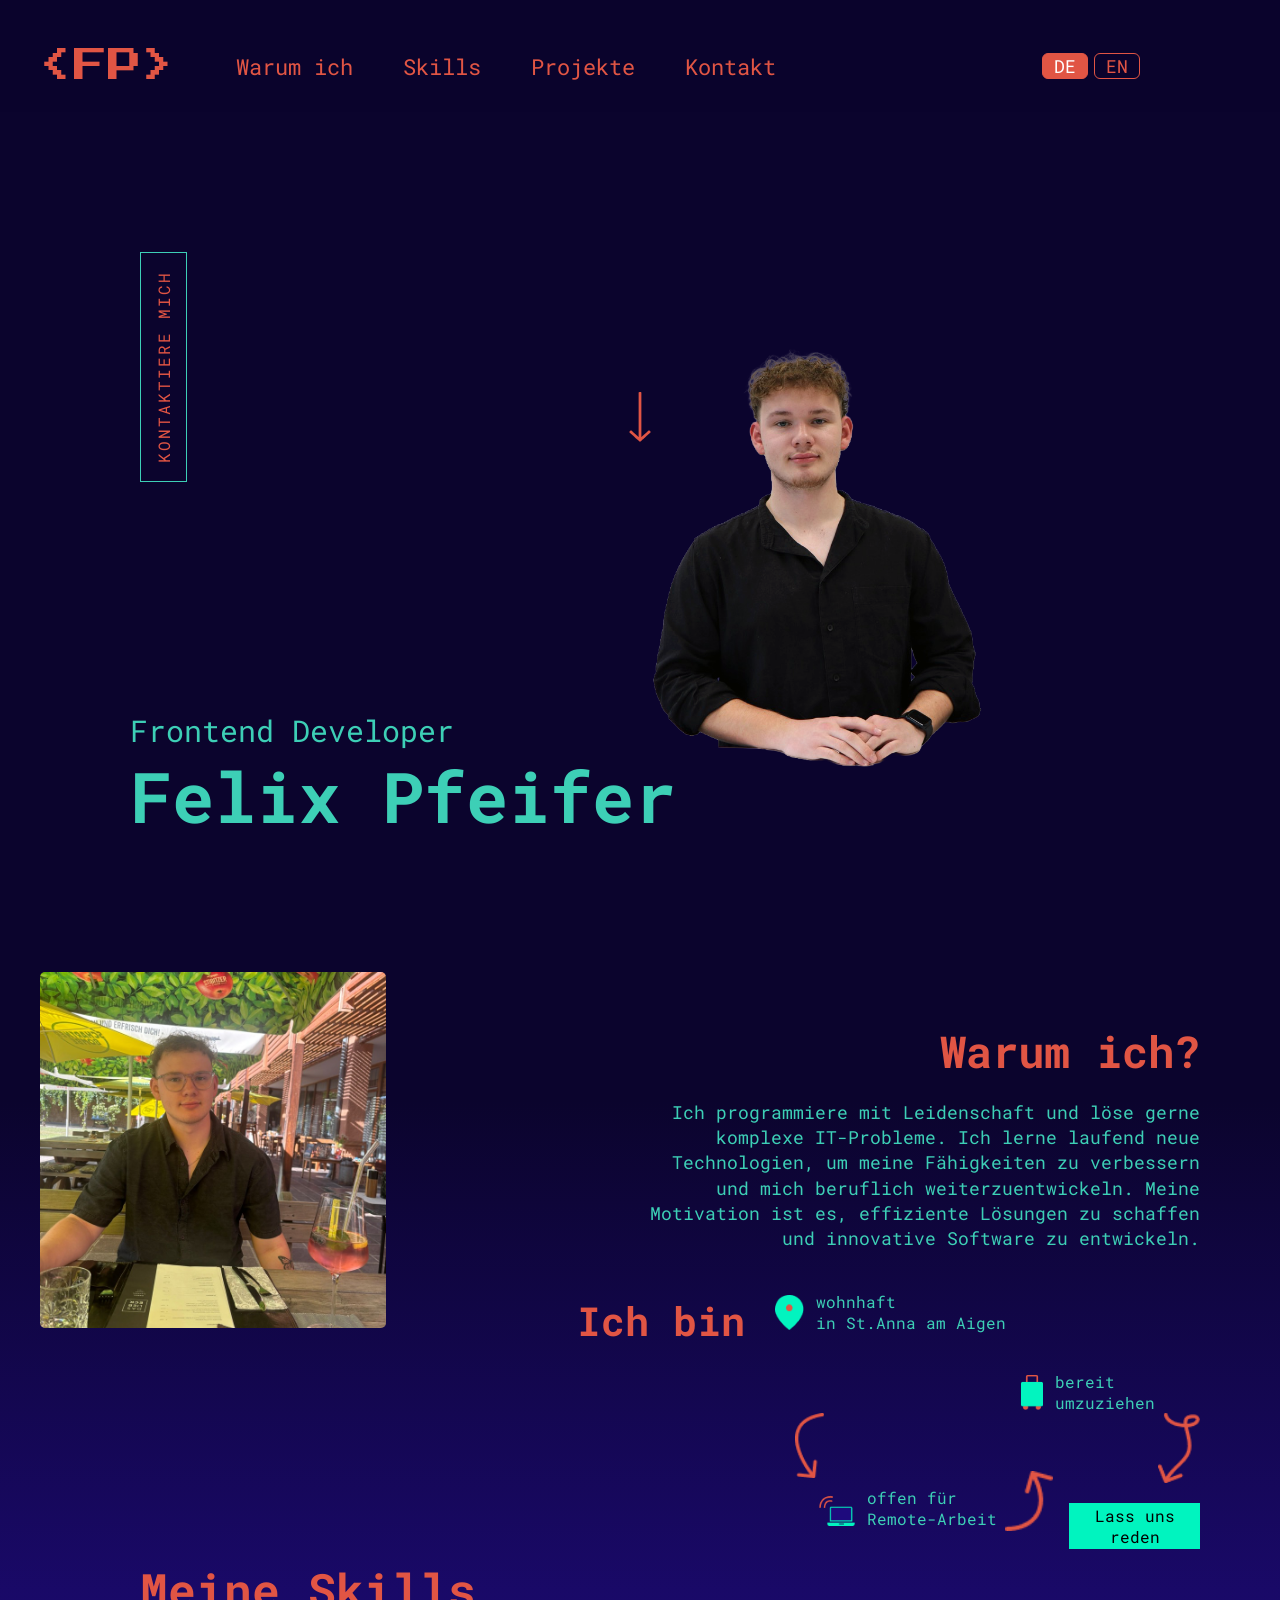
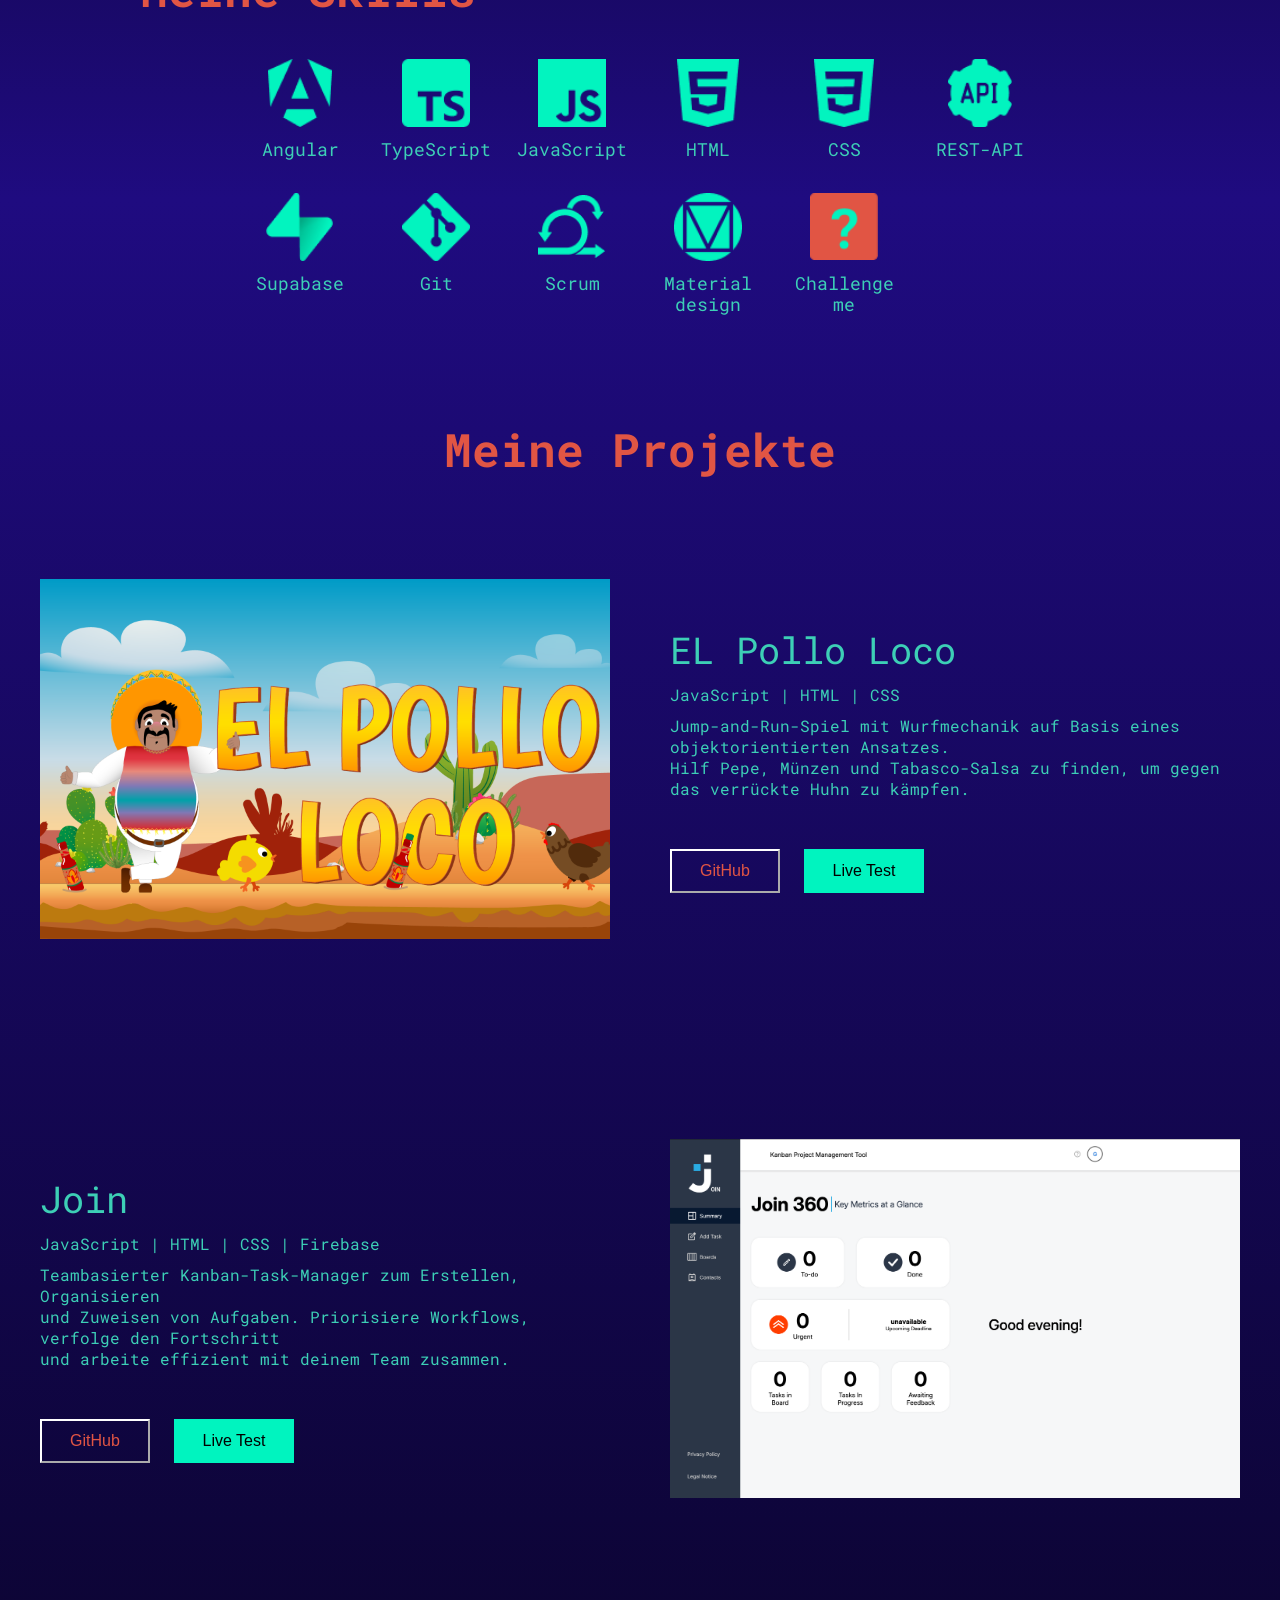
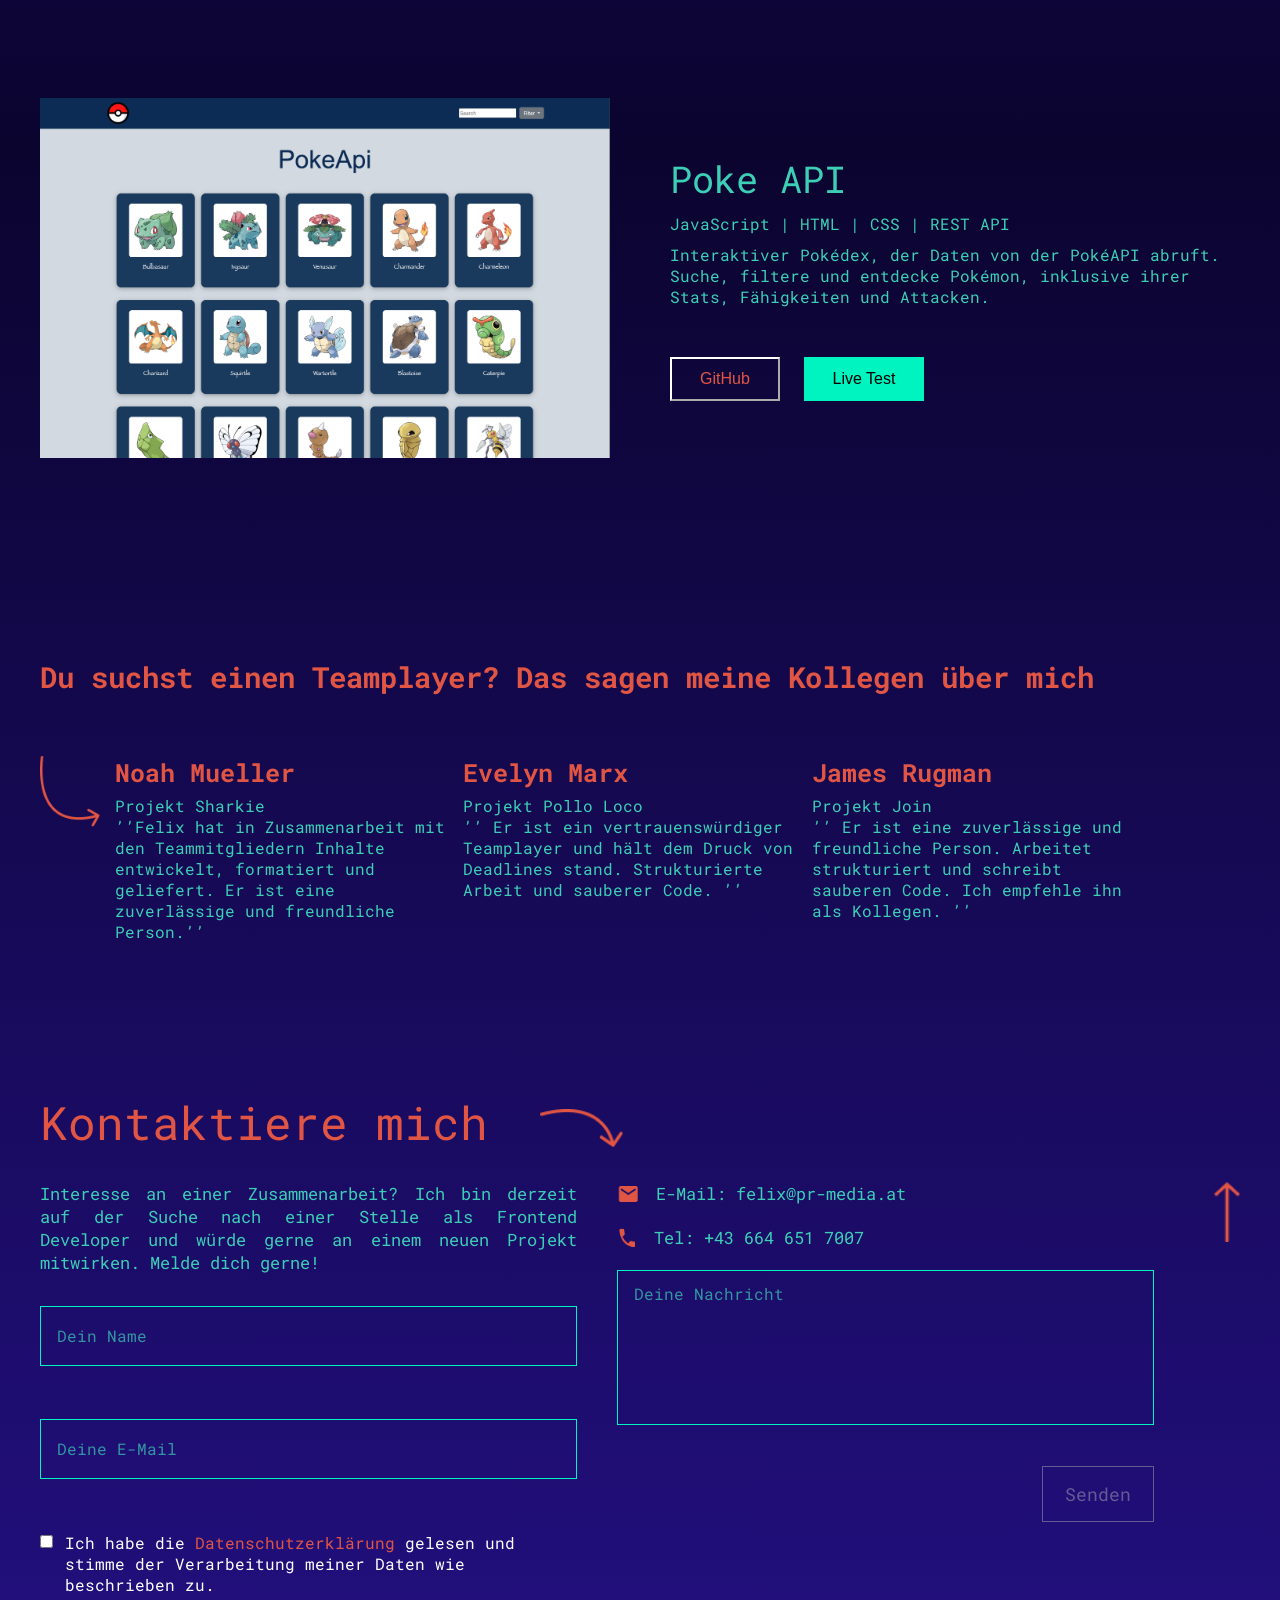
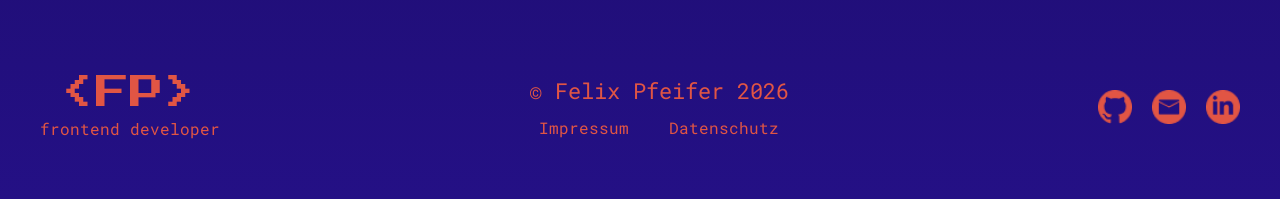
==== index.html @ 859b7c77 "Update stylesheet and script references for cache management; enhance contact form validation and st" ====
<!doctype html>
<html lang="de">

<head>
    <meta charset="UTF-8" />
    <meta name="viewport" content="width=device-width, initial-scale=1.0" />
    <title>Felix Pfeifer</title>
    <link rel="icon" type="image/x-icon" href="./images/Favicon.png" />
    <link rel="stylesheet" href="style.css?v=3" />
    <link rel="preconnect" href="https://fonts.googleapis.com" />
    <link rel="preconnect" href="https://fonts.gstatic.com" crossorigin />
    <link
        href="https://fonts.googleapis.com/css2?family=Archivo:ital,wght@0,100..900;1,100..900&family=Changa+One:ital@0;1&family=Inter:ital,opsz,wght@0,14..32,100..900;1,14..32,100..900&family=Open+Sans:ital,wght@0,300..800;1,300..800&family=Press+Start+2P&family=Raleway:ital,wght@0,100..900;1,100..900&family=Roboto+Mono:ital,wght@0,100..700;1,100..700&display=swap"
        rel="stylesheet" />
    <link href="https://fonts.googleapis.com/css2?family=Silkscreen&display=swap" rel="stylesheet" />
</head>

<body>
    <div class="page-container">
    <header>
        <a class="logo" href="./index.html" aria-label="Zur Startseite">
            <span class="logo-bracket">&lt;</span>FP<span class="logo-bracket">&gt;</span>
        </a>
        <nav class="nav-links">
            <a class="link" href="#why-me" data-i18n="nav.whyme">Warum ich</a>
            <a class="link" href="#skills" data-i18n="nav.skills">Skills</a>
            <a class="link" href="#projects" data-i18n="nav.projects">Projekte</a>
            <a class="link" href="#contact" data-i18n="nav.contact">Kontakt</a>
        </nav>
        <div class="lang-btn" id="langToggle">
            <button type="button" class="lang-opt lang-active" data-lang="de" onclick="window.setLang('de')">DE</button>
            <button type="button" class="lang-opt" data-lang="en" onclick="window.setLang('en')">EN</button>
        </div>
        <button class="burger_btn" id="burgerBtn" aria-label="Menü öffnen">
            <span></span>
            <span></span>
            <span></span>
        </button>
    </header>

    <div class="mobile_menu" id="mobileMenu">
        <button class="mobile_menu_close" id="mobileMenuClose" aria-label="Menü schließen">&times;</button>
        <nav class="mobile_nav_links">
            <a class="mobile_link" href="#why-me" data-i18n="nav.whyme">Warum ich</a>
            <a class="mobile_link" href="#skills" data-i18n="nav.skills">Skills</a>
            <a class="mobile_link" href="#projects" data-i18n="nav.projects">Projekte</a>
            <a class="mobile_link" href="#contact" data-i18n="nav.contact">Kontakt</a>
            <div class="lang-btn mobile_lang">
                <button type="button" class="lang-opt lang-active" data-lang="de" onclick="window.setLang('de')">DE</button>
                <button type="button" class="lang-opt" data-lang="en" onclick="window.setLang('en')">EN</button>
            </div>
        </nav>
    </div>

    <div class="me">
        <a class="contact_me_tab" href="#contact" data-i18n="hero.contactTab">Contact me</a>
        <a class="scroll_arrow" href="#why-me"><img src="./images/Arrow down.png" alt="Scroll down" /></a>
        <div class="me_text_group">
            <span class="me_txt">Frontend Developer</span>
            <h1>Felix Pfeifer</h1>
        </div>
        <img class="felix_png" src="./images/Felix1.png" alt="" />
    </div>

    <div class="why_me" id="why-me">
        <img class="felix_png_about_me" src="./images/Felix_2.jpeg" alt="" />
        <div class="why_me_content">
            <span class="why_me_headlin" data-i18n="whyme.headline">Why me?</span>
            <span class="why_me_txt" data-i18n="whyme.text">I am passionate about coding and enjoy solving complex IT problems. I continuously learn new technologies to improve my skills and grow professionally. My motivation comes from creating efficient solutions and developing innovative software.</span>
            <div class="i_am_section">
                <span class="i_am" data-i18n="whyme.iam">I am</span>
                <div class="i_am_items">
                    <span class="i_am_location">
                        <img src="./images/Vector.png" alt="" />
                        <span data-i18n-html="whyme.location">located <br />
                            in St.Anna am Aigen</span>
                    </span>
                    <span class="i_am_relocate">
                        <img src="./images/relocate.png" alt="" />
                        <span data-i18n-html="whyme.relocate">open <br />
                            to relocate</span>
                    </span>
                    <span class="i_am_arrow_down"><img src="./images/Arrow 5.png" alt="" /></span>
                    <span class="i_am_arrow_up"><img src="./images/Arrow 01.png" alt="" /></span>
                    <span class="i_am_remote">
                        <img src="./images/Icon Remote.png" alt="" />
                        <span data-i18n-html="whyme.remote">open to <br />
                            work remote</span>
                    </span>
                    <span class="i_am_arrow_end"><img src="./images/Arrow 4.png" alt="" /></span>
                </div>
            </div>
            <a href="#contact"><button class="let_us_talk_btn" data-i18n="whyme.talkBtn">Let's Talk</button></a>
        </div>
    </div>

    <section class="skills-section" id="skills">
        <h2 class="headline_skills" data-i18n="skills.headline">My Skills</h2>
        <div class="skills-grid">
            <div class="skill-item">
                <img src="./images/Angular_noName.png" alt="Angular" />
                <span class="skill-label">Angular</span>
            </div>
            <div class="skill-item">
                <img src="./images/Typescript_noName.png" alt="TypeScript" />
                <span class="skill-label">TypeScript</span>
            </div>
            <div class="skill-item">
                <img src="./images/JS_noName.png" alt="JavaScript" />
                <span class="skill-label">JavaScript</span>
            </div>
            <div class="skill-item">
                <img src="./images/Html_noName.png" alt="HTML" />
                <span class="skill-label">HTML</span>
            </div>
            <div class="skill-item">
                <img src="./images/Css_noName.png" alt="CSS" />
                <span class="skill-label">CSS</span>
            </div>
            <div class="skill-item">
                <img src="./images/Api_noname.png" alt="REST-API" />
                <span class="skill-label">REST-API</span>
            </div>

            <div class="skill-item">
                <img src="./images/Supabase_noName.png" alt="Supabase" />
                <span class="skill-label">Supabase</span>
            </div>
            <div class="skill-item">
                <img src="./images/Git_noName.png" alt="Git" />
                <span class="skill-label">Git</span>
            </div>
            <div class="skill-item">
                <img src="./images/Scrum_noName.png" alt="Scrum" />
                <span class="skill-label">Scrum</span>
            </div>
            <div class="skill-item">
                <img src="./images/Material_noName.png" alt="Material Design" />
                <span class="skill-label">Material design</span>
            </div>
            <div class="skill-item">
                <img src="./images/Chalangeme_noName.png" alt="Challenge me" />
                <span class="skill-label">Challenge me</span>
            </div>
        </div>
    </section>

    <section class="portfolio-section" id="projects">
        <h2 class="headline_myProjects" data-i18n="projects.headline">My Projects</h2>
        <div class="Pollo_Loco">
            <img class="Pollo_Loco_img" src="images/startscreen_1.png" alt="" />
            <div>
                <p class="headline_elPolloLoco">EL Pollo Loco</p>
                <p class="Project_Languages">JavaScript | HTML | CSS</p>
                <p class="Project_Description" data-i18n-html="projects.pollo.desc">Jump, run and throw game based on object-oriented approach.<br>
                    Help Pepe to find coins and tabasco salsa to fight against <br> the crazy hen.</p>
                <div class="project_buttons">
                    <a href="https://github.com/PfeiferFelix/El-Pollo-Loco" target="_blank"><Button class="Github_Button">GitHub</Button></a>
                    <a href="https://pollo-loco.felixpfeifer.at" target="_blank"><Button class="LiveTest_Button">Live Test</Button></a>
                </div>
            </div>
        </div>

        <div class="Pollo_Loco">
            <div class="Join_Info">
                <p class="headline_elPolloLoco">Join</p>
                <p class="Project_Languages">JavaScript | HTML | CSS | Firebase</p>
                <p class="Project_Description" data-i18n-html="projects.join.desc">Team-based Kanban task manager for creating, organizing,<br>
                    and assigning tasks. Prioritize workflows, track progress, <br> and collaborate efficiently with your team.</p>
                <div class="project_buttons">
                    <a href="https://github.com/PfeiferFelix/Join" target="_blank"><Button class="Github_Button">GitHub</Button></a>
                    <a href="https://join.felixpfeifer.at" target="_blank"><Button class="LiveTest_Button">Live Test</Button></a>
                </div>
            </div>
            <img class="Join_img" src="images/join.png" alt="" />
        </div>
        <div class="Pollo_Loco">
            <img class="Pollo_Loco_img" src="images/Poke_API.png" alt="" />
            <div>
                <p class="headline_elPolloLoco">Poke API</p>
                <p class="Project_Languages">JavaScript | HTML | CSS | REST API</p>
                <p class="Project_Description" data-i18n-html="projects.poke.desc">Interactive Pokédex that fetches data from the PokéAPI.<br>
                    Search, filter, and explore Pokémon, including their <br> stats, abilities, and attacks.</p>
                <div class="project_buttons">
                    <a href="https://github.com/PfeiferFelix/PokeApi" target="_blank"><Button class="Github_Button">GitHub</Button></a>
                    <a href="https://felixpfeifer.at/Poke-Api/" target="_blank"><Button class="LiveTest_Button">Live Test</Button></a>
                </div>
            </div>
        </div>

        <div class="testimonials">
            <h3 class="headline_testimonials" data-i18n="testimonials.headline">Need a teamplayer? Here&rsquo;s what my colleagues say about me</h3>
            <div class="testimonials_row">
                <img class="testimonials_arrow" src="./images/Arrow_feedback.png" alt="" />
                <div class="testimonial">
                    <p class="testimonial_name">Noah Mueller</p>
                    <p class="testimonial_project" data-i18n="testimonials.1.project">Project Sharkie</p>
                    <p class="testimonial_text" data-i18n="testimonials.1.text">&rsquo;&rsquo;Felix had to develop, format and deliver content in collaboration with the team members. He is a reliable and friendly person.&rsquo;&rsquo;</p>
                </div>
                <div class="testimonial">
                    <p class="testimonial_name">Evelyn Marx</p>
                    <p class="testimonial_project" data-i18n="testimonials.2.project">Project Pollo Loco</p>
                    <p class="testimonial_text" data-i18n="testimonials.2.text">&rsquo;&rsquo; He is a trustworthy teamplayer and can cope with the stress of deadlines. Structured work and clear code. &rsquo;&rsquo;</p>
                </div>
                <div class="testimonial">
                    <p class="testimonial_name">James Rugman</p>
                    <p class="testimonial_project" data-i18n="testimonials.3.project">Project Join</p>
                    <p class="testimonial_text" data-i18n="testimonials.3.text">&rsquo;&rsquo; He is a reliable and friendly person. Work in a structured way and write a clear code. I recommend him as a colleague.&rsquo;&rsquo;</p>
                </div>
            </div>
        </div>

    </section>

    <span class="headline_contact" id="contact"><span data-i18n="contact.headline">Contact me</span>
        <img class="contact_arrow" src="./images/Arrow.png" alt="">
    </span>
  <div class="contact_information">
    <div class="contact_left">
        <span class="contact_interest" data-i18n="contact.intro">Encourage people to contact you and describe what role you are
            interested in. Express interest in contributing to a new project.</span>
        <div class="contact_field">
            <input class="contact_input_name" type="text" name="name" id="contactName" placeholder="Your Name" data-i18n-placeholder="contact.name.placeholder">
            <p class="error__text" id="contactNameError"></p>
        </div>
        <div class="contact_field">
            <input class="contact_input_name" type="email" name="email" id="contactEmail" placeholder="Your Email" data-i18n-placeholder="contact.email.placeholder">
            <p class="error__text" id="contactEmailError"></p>
        </div>
        <div class="contact_field">
            <div class="checkbox__row">
                <input class="checkbox" type="checkbox" id="privacy" />
                <label class="lable_privacy_policy" for="privacy" data-i18n-html="contact.privacy">I've read the <a class="legal_information_link"
                        href="privacy-policy.html">privacy policy</a> and agree to the processing of my data as
                    outlined.</label>
            </div>
            <p class="error__text" id="contactPrivacyError"></p>
        </div>
    </div>
    <div class="contact_right">
        <div class="contact_detail_row">
            <img src="./images/icon _email_.png" alt="">
            <span class="email" data-i18n="contact.emailLabel">E-mail: felix@pr-media.at</span>
        </div>
        <div class="contact_detail_row">
            <img src="./images/icon _phone_.png" alt="">
            <span class="email">Tel: +43 664 651 7007</span>
        </div>
        <div class="contact_field">
            <textarea class="contact_input_yourMessage" name="message" id="contactMessage" placeholder="Your Message" data-i18n-placeholder="contact.message.placeholder"></textarea>
            <p class="error__text" id="contactMessageError"></p>
        </div>
        <button class="contact_Send_btn" id="contactSendBtn" data-i18n="contact.send">Send</button>
    </div>
    <a class="arrow_up" href="#"><img src="./images/Arrow Up.png" alt="Back to top"></a>
</div>


    <footer>
        <div class="footer_logo">
            <div class="logo">
                <span class="logo-bracket">&lt;</span>FP<span class="logo-bracket">&gt;</span>
            </div>
            <span class="footer_logo_subtitle">frontend developer</span>
        </div>

        <div class="footer_center">
            <span class="footer_copyright">&copy; Felix Pfeifer 2026</span>
            <div class="legal_information">
                <a class="legal_information_link" href="./legal-notice.html" data-i18n="footer.legal">Legal notice</a>
                <a class="legal_information_link" href="./privacy-policy.html" data-i18n="footer.privacy">privacy policy</a>
            </div>
        </div>

        <div class="social_links">
            <a class="social_links_btn" href="https://github.com/PfeiferFelix" target="_blank"><img src="./images/Github button.png" alt="GitHub" /></a>
            <a class="social_links_btn" href="mailto:felix@pr-media.at"><img src="./images/Email button.png" alt="E-Mail" /></a>
            <a class="social_links_btn" href="https://www.linkedin.com/feed/" target="_blank"><img src="./images/Linkedin button.png" alt="LinkedIn" /></a>
        </div>
    </footer>
    </div>
    <script src="i18n.js?v=2"></script>
    <script src="script.js?v=3"></script>
</body>

</html>
---- style.css ----
* {
    margin: 0;
    box-sizing: border-box;
    scroll-behavior: smooth;
}

button {
    cursor: pointer;
}

html {
    scroll-padding-top: 120px;
}

body {
    overflow-x: clip;
    background: linear-gradient(to bottom,
            #0B042D 22%,
            #1F0B80 36%,
            #0B042F 67%,
            #241085 100%);
    min-height: 100vh;
}

.page-container {
    max-width: 1520px;
    margin: 0 auto;
    padding: 0 40px;
}

header {
    position: sticky;
    top: 0;
    z-index: 50;
    padding-top: 20px;
    height: 112px;
    width: 100%;
    display: flex;
    align-items: center;
    font-family: "Roboto Mono", monospace;
}

header::before {
    content: "";
    position: absolute;
    top: 0;
    bottom: 0;
    left: 50%;
    transform: translateX(-50%);
    width: 100vw;
    background: rgba(11, 4, 45, 0.9);
    backdrop-filter: blur(8px);
    -webkit-backdrop-filter: blur(8px);
    z-index: -1;
}

.link {
    color: #E15544;
    text-decoration: none;
    font-size: 22px;

}

.logo {
    color: #E15544;
    font-size: 34px;
    display: flex;
    font-family: "Press Start 2P", monospace;
    text-decoration: none;
}

.nav-links {
    display: flex;
    gap: 50px;
    margin-left: 60px;
}

.lang-btn {
    color: #E15544;
    display: flex;
    align-items: center;
    gap: 6px;
    flex-shrink: 0;
    margin-left: auto;
    margin-right: 100px;
    font-family: "Roboto Mono", monospace;
    font-size: 18px;
}

.lang-opt {
    cursor: pointer;
    background: transparent;
    border: 1px solid #E15544;
    color: #E15544;
    border-radius: 6px;
    padding: 3px 11px;
    font-family: inherit;
    font-size: inherit;
    line-height: 1;
    transition: background 0.2s ease, color 0.2s ease;
}

.lang-opt:hover {
    background: rgba(225, 85, 68, 0.12);
}

.lang-opt.lang-active {
    background: #E15544;
    color: #fff;
}

.skills-section {
    height: 460px;

}

.skills-grid {
    display: grid;
    grid-template-columns: repeat(6, 112px);
    justify-content: center;
    gap: 48px;
    padding-top: 40px;
}

.skill-item {
    display: flex;
    flex-direction: column;
    align-items: center;
    gap: 12px;
}

.skill-item img {
    width: 68px;
    height: 68px;
    object-fit: contain;
}

.skill-label {
    color: #3DCFB6;
    font-family: "Roboto Mono", monospace;
    font-size: 18px;
    text-align: center;
    line-height: 1.2;
}

.headline_skills {
    color: #E15544;
    font-size: 46px;
    padding-top: 10px;
    font-family: "Roboto Mono", monospace;
    margin-left: 100px;
}

.me {
    min-height: min(calc(100vh - 112px), 760px);
    position: relative;
}

.contact_me_tab {
    position: absolute;
    left: 100px;
    top: 140px;
    writing-mode: vertical-rl;
    transform: rotate(180deg);
    color: #E15544;
    text-decoration: none;
    text-transform: uppercase;
    border: 1px solid #3DCFB6;
    padding: 18px 12px;
    font-family: "Roboto Mono", monospace;
    letter-spacing: 4px;
    font-size: 16px;
    transition: background-color 0.2s ease, color 0.2s ease;
}

.contact_me_tab:hover {
    background-color: rgba(61, 207, 182, 0.12);
    color: #3DCFB6;
}

.scroll_arrow {
    position: absolute;
    left: 50%;
    top: 280px;
    transform: translateX(-50%);
    cursor: pointer;
    transition: transform 0.2s ease;
}

.scroll_arrow:hover {
    transform: translateX(-50%) translateY(4px);
}

.scroll_arrow img {
    width: 22px;
    height: 50px;
    display: block;
}

.me_txt {
    color: #3DCFB6;
    font-size: 40px;
}

.me_text_group {
    position: absolute;
    left: 90px;
    bottom: 30px;
    display: flex;
    flex-direction: column;
    font-family: "Roboto Mono", monospace;
}

h1 {
    color: #3DCFB6;
    font-size: 90px;
}

.felix_png {
    position: absolute;
    right: 50px;
    bottom: 0;
    height: 554px;
    width: 539px;
    object-fit: cover;
    border-radius: 5px;
}


.why_me {
    margin-top: 100px;
    width: 100%;
    min-height: min(calc(100vh - 112px), 700px);
    display: flex;
    align-items: center;
    justify-content: space-between;
    gap: 60px;
}

.why_me_content {
    max-width: 900px;
    display: flex;
    flex-direction: column;
    align-items: flex-end;
    padding-top: 50px;
    padding-right: 104px;
}

.why_me_content > a {
    margin-top: 0;
}

.why_me_headlin {
    color: #E15544;
    font-family: "Roboto Mono", monospace;
    font-size: 62px;
    font-weight: 700;
}

.why_me_txt {
    color: #3DCFB6;
    font-family: "Roboto Mono", monospace;
    font-size: 22px;
    line-height: 1.6;
    margin-top: 20px;
    max-width: 760px;
    text-align: right;
}

.felix_png_about_me {
    height: 420px;
    width: 420px;
    object-fit: cover;
    border-radius: 5px;
    align-self: flex-start;
}

.i_am_section {
    display: flex;
    align-items: flex-start;
    gap: 60px;
    padding-top: 40px;
    padding-left: 20px;
}

.i_am {
    color: #E15544;
    font-family: "Roboto Mono", monospace;
    font-size: 78px;
    font-weight: bold;
    line-height: 1;
    padding-top: 10px;
    white-space: nowrap;
    flex-shrink: 0;
}

.i_am_items {
    display: grid;
    grid-template-columns: auto auto;
    grid-template-areas:
        "location relocate"
        "arrow-down arrow-up"
        "remote arrow-end";
    column-gap: 40px;
    row-gap: 8px;
    align-items: start;
}

.i_am_location {
    grid-area: location;
    color: #3DCFB6;
    font-family: "Roboto Mono", monospace;
    font-size: 20px;
    display: flex;
    align-items: center;
    gap: 12px;
}

.i_am_location img {
    height: 46px;
    width: auto;
}

.i_am_relocate {
    grid-area: relocate;
    color: #3DCFB6;
    font-family: "Roboto Mono", monospace;
    font-size: 20px;
    display: flex;
    align-items: center;
    gap: 12px;
    padding: 110px 0 0 0;
}

.i_am_relocate img {
    height: 46px;
    width: auto;
}

.i_am_arrow_down {
    grid-area: arrow-down;
}

.i_am_arrow_down img {
    height: 90px;
    width: auto;
    padding: 0 20px 5px 20px;
}

.i_am_arrow_up {
    grid-area: arrow-up;
}

.i_am_arrow_up img {
    height: 90px;
    width: auto;
    padding-left: 150px;
}

.i_am_remote {
    grid-area: remote;
    color: #3DCFB6;
    font-family: "Roboto Mono", monospace;
    font-size: 20px;
    display: flex;
    align-items: center;
    gap: 12px;
}

.i_am_remote img {
    height: 46px;
    width: auto;
    padding: 0 0 0 80px;
}

.i_am_arrow_end {
    grid-area: arrow-end;
}

.i_am_arrow_end img {
    height: 90px;
    width: auto;

}

.let_us_talk_btn {
    height: 64px;
    width: 175px;
    margin-right: -60px;
    margin-top: -50px;
    background-color: #00F4BF;
    border: none;
    font-family: "Roboto Mono", monospace;
    font-size: 18px;
    cursor: pointer;
    transition-duration: 0.4s;
}

.let_us_talk_btn:hover {
    color: #E15544;
    transform: translateY(-3px);
    box-shadow: 0 6px 16px rgba(0, 244, 191, 0.35);
}

.headline_myProjects {
    color: #E15544;
    font-size: 46px;
    padding-top: 10px;
    font-family: "Roboto Mono", monospace;
    display: flex;
    justify-content: center;
}

.Pollo_Loco {
    display: grid;
    grid-template-columns: 1fr 1fr;
    column-gap: 60px;
    align-items: center;
    margin-top: 100px;
    margin-bottom: 200px;
}

.Pollo_Loco_img {
    width: 100%;
    max-width: 650px;
    height: auto;
    aspect-ratio: 650 / 410;
    object-fit: cover;
}

.headline_elPolloLoco {
    color: #3DCFB6;
    font-family: "Roboto Mono", monospace;
    font-size: 46px;
}

.Project_Languages {
    color: #3DCFB6;
    font-family: "Roboto Mono", monospace;
    font-size: 17px;
    padding: 10px 0 0 0px;
}

.Project_Description {
    color: #3DCFB6;
    font-family: "Roboto Mono", monospace;
    font-size: 17px;
    padding: 10px 0 0 0px;
}

.Github_Button {
    height: 56px;
    width: 135px;
    margin-top: 50px;
    background-color: transparent;
    color: #E15544;
    font-size: 20px;
    border-color: white;
    transition: transform 0.2s ease, box-shadow 0.2s ease, background-color 0.2s ease, color 0.2s ease;
}

.Github_Button:hover {
    transform: translateY(-3px);
    background-color: rgba(255, 255, 255, 0.08);
    box-shadow: 0 6px 14px rgba(0, 0, 0, 0.3);
}

.LiveTest_Button {
    height: 56px;
    width: 170px;
    background-color: #00F4BF;
    color: black;
    font-size: 20px;
    border: none;
    margin-left: 20px;
    transition: transform 0.2s ease, box-shadow 0.2s ease, filter 0.2s ease;
}

.LiveTest_Button:hover {
    transform: translateY(-3px);
    filter: brightness(1.08);
    box-shadow: 0 6px 16px rgba(0, 244, 191, 0.35);
}

.Join_img {
    width: 100%;
    max-width: 650px;
    height: auto;
    aspect-ratio: 650 / 410;
    object-fit: cover;
}

.testimonials {
    margin-bottom: 150px;
}

.headline_testimonials {
    color: #E15544;
    font-family: "Roboto Mono", monospace;
    font-size: 32px;
    font-weight: 700;
}

.testimonials_row {
    display: grid;
    grid-template-columns: auto 1fr 1fr 1fr;
    gap: 60px;
    margin-top: 60px;
}

.testimonials_arrow {
    width: 90px;
    height: auto;
    align-self: start;
}

.testimonial_name {
    color: #E15544;
    font-family: "Roboto Mono", monospace;
    font-size: 30px;
    font-weight: 700;
}

.testimonial_project {
    color: #3DCFB6;
    font-family: "Roboto Mono", monospace;
    font-size: 20px;
    padding-top: 6px;
}

.testimonial_text {
    color: #3DCFB6;
    font-family: "Roboto Mono", monospace;
    font-size: 20px;

}



.headline_contact {
    color: #E15544;
    font-size: 46px;
    font-family: "Roboto Mono", monospace;
}

.contact_arrow {
    height: 38px;
    width: auto;
    margin-left: 24px;
    vertical-align: middle;
}

.contact_information {
    display: grid;
    grid-template-columns: 1fr 1fr auto;
    gap: 40px;
    margin-top: 30px;
}

.contact_left {
    display: flex;
    flex-direction: column;
    gap: 32px;
    max-width: 540px;
}

/* Groups an input with its error text so the reserved error slot stays attached
   to the field and toggling the message never shifts the surrounding layout. */
.contact_field {
    display: flex;
    flex-direction: column;
    gap: 6px;
}

.contact_right {
    display: flex;
    flex-direction: column;
    gap: 20px;
}

.contact_interest {
    color: #3DCFB6;
    font-family: "Roboto Mono", monospace;
    font-size: 17px;
    text-align: justify;
}

.contact_detail_row {
    display: flex;
    align-items: center;
    gap: 16px;
}

.email {
    color: #3DCFB6;
    font-family: "Roboto Mono", monospace;
    font-size: 17px;
}

.contact_detail_row img {
    height: 24px;
    width: auto;
}

.contact_input_yourMessage {
    background-color: transparent;
    border: 1px solid #00F4BF;
    color: #02F4BF;
    width: 100%;
    height: 155px;
    padding: 12px 16px;
    font-size: 16px;
    font-family: "Roboto Mono", monospace;
    resize: none;
    box-sizing: border-box;
    transition: border-color 0.2s ease;
}

.contact_input_name {
    background-color: transparent;
    border: 1px solid #00F4BF;
    color: #02F4BF;
    width: 100%;
    height: 60px;
    padding: 0 16px;
    font-size: 16px;
    font-family: "Roboto Mono", monospace;
    box-sizing: border-box;
    transition: border-color 0.2s ease;
}

.contact_input_name::placeholder,
.contact_input_yourMessage::placeholder {
    color: #3DCFB6;
    opacity: 0.7;
}

.contact_input_name.input--error,
.contact_input_yourMessage.input--error {
    border-color: #ff3d00;
}

.checkbox__row {
    display: flex;
    align-items: flex-start;
    gap: 12px;
}

.checkbox {
    accent-color: #E15544;
    background-color: transparent;
    margin-top: 3px;
    cursor: pointer;
}

.lable_privacy_policy {
    color: white;
    font-family: "Roboto Mono", monospace;
    font-size: 16px;
    cursor: pointer;
}

.contact_Send_btn {
    width: 112px;
    height: 56px;
    align-self: flex-end;
    background-color: transparent;
    color: #b8b8b8;
    border: 1px solid #b8b8b8;
    font-size: 18px;
    font-family: "Roboto Mono", monospace;
    cursor: pointer;
    transition: transform 0.2s ease, color 0.2s ease, border-color 0.2s ease, box-shadow 0.2s ease;
}

.contact_Send_btn:hover:not(:disabled) {
    color: #00F4BF;
    border-color: #00F4BF;
    transform: translateY(-2px);
    box-shadow: 0 6px 14px rgba(0, 244, 191, 0.25);
}

.contact_Send_btn:disabled {
    opacity: 0.45;
    cursor: not-allowed;
}

.arrow_up {
    align-self: flex-start;
    margin-left: 20px;
    display: inline-block;
    transition: transform 0.2s ease;
}

.arrow_up:hover {
    transform: translateY(-4px);
}

.arrow_up img {
    height: 60px;
    width: auto;
}

footer {
    width: 100%;
    display: flex;
    justify-content: space-between;
    align-items: center;
    padding: 60px 0px;
    font-family: "Roboto Mono", monospace;
}

.footer_logo {
    display: flex;
    flex-direction: column;
    align-items: center;
    gap: 8px;
}

.footer_logo_subtitle {
    color: #E15544;
    font-size: 16px;
}

.footer_center {
    display: flex;
    flex-direction: column;
    align-items: center;
    gap: 12px;
}

.footer_copyright {
    color: #E15544;
    font-size: 22px;
}

.social_links {
    display: flex;
    align-items: center;
    gap: 20px;
}

.social_links_btn {
    height: 34px;
    width: 34px;
    display: inline-block;
    transition: transform 0.2s ease, opacity 0.2s ease;
}

.social_links_btn:hover {
    transform: translateY(-3px);
    opacity: 0.8;
}

.social_links_btn img {
    height: 34px;
    width: 34px;
}

.legal_information {
    display: flex;
    gap: 40px;
}

.legal_information_link {
    text-decoration: none;
    color: #E15544;
    font-family: "Roboto Mono", monospace;
    font-size: 16px;
}

@media (min-width: 1440px) {
    .me {
        height: min(calc(100vh - 112px), 820px);
        min-height: 750px;
    }

    .me_text_group {
        bottom: auto;
        top: 80px;
        left: 100px;
    }

    .contact_me_tab {
        writing-mode: horizontal-tb;
        left: 42%;
        top: 340px;
        transform: translateX(-50%);
        padding: 10px 18px;
    }

    .scroll_arrow {
        left: 42%;
        top: 420px;
        transform: translateX(-50%);
    }

    .felix_png {
        right: 120px;
        height: min(62vh, 640px);
        width: auto;
        aspect-ratio: 539 / 554;
    }
}

@media (max-width: 1439px) {
    header {
        width: 100%;
    }

    .link {
        color: #E15544;
        text-decoration: none;
        font-size: 22px;

    }

    .logo {
        color: #E15544;
        font-size: 34px;
        display: flex;
        font-family: "Press Start 2P", monospace;
    }

    .nav-links {
        display: flex;
        gap: 50px;
        margin-left: 60px;
    }

    .lang-btn {
        color: #E15544;
        display: flex;
        align-items: center;
        gap: 6px;
        flex-shrink: 0;
        margin-left: auto;
        margin-right: 100px;
        font-family: "Roboto Mono", monospace;
        font-size: 18px;
    }

    .felix_png {
        position: absolute;
        right: 200px;
        bottom: 40px;
        height: 520px;
        width: 460px;
        object-fit: cover;
        border-radius: 5px;
    }

    h1 {
        color: #3DCFB6;
        font-size: 70px;
    }

    .me_txt {
        color: #3DCFB6;
        font-size: 30px;
    }

    .contact_me_tab {
        letter-spacing: 2px;
        font-size: 16px;
    }

    .scroll_arrow img {
        width: 22px;
        height: 50px;
        display: block;
    }

    .why_me_txt {
        color: #3DCFB6;
        font-family: "Roboto Mono", monospace;
        font-size: 18px;
        line-height: 1.4;
        margin-top: 20px;
        max-width: 760px;
        text-align: right;
        padding-right: 165px;
    }

    .felix_png_about_me {
        height: 360px;
        width: 349px;

    }

    .why_me_headlin {
        color: #E15544;
        font-family: "Roboto Mono", monospace;
        font-size: 50px;
        font-weight: 700;
        margin-right: 160px;
    }

    .i_am {
        color: #E15544;
        font-family: "Roboto Mono", monospace;
        font-size: 50px;
        font-weight: bold;
        line-height: 1;
        padding-top: 10px;
        white-space: nowrap;
        flex-shrink: 0;
    }

    .i_am_remote img,
    .i_am_relocate img,
    .i_am_location img {
        height: 35px;
        width: auto;
    }

    .i_am_location {
        grid-area: location;
        color: #3DCFB6;
        font-family: "Roboto Mono", monospace;
        font-size: 16px;
        display: flex;
        align-items: center;
        gap: 12px;
    }

    .i_am_relocate {
        grid-area: relocate;
        color: #3DCFB6;
        font-family: "Roboto Mono", monospace;
        font-size: 16px;
        display: flex;
        align-items: center;
        gap: 12px;
        padding: 101px 169px 0 0;
    }

    .i_am_remote {
        grid-area: remote;
        color: #3DCFB6;
        font-family: "Roboto Mono", monospace;
        font-size: 16px;
        display: flex;
        align-items: center;
        gap: 12px;
        margin-right: 20px;
    }

    .i_am_arrow_down img {
        height: 70px;
        width: auto;

    }

    .i_am_arrow_up img {
        height: 70px;
        width: auto;
        padding-left: 120px;
    }

    .i_am_arrow_end img {
        height: 60px;
        width: auto;
        margin-bottom: 30px;
                margin: -16px;
    }

    .let_us_talk_btn {
        height: 46px;
        width: 131px;
        margin-right: -60px;
        margin-top: -48px;
        background-color: #00F4BF;
        border: none;
        font-family: "Roboto Mono", monospace;
        font-size: 16px;
        cursor: pointer;
        transition-duration: 0.4s;
    }

    .let_us_talk_btn {
        height: 46px;
        width: 131px;
        margin-right: 95px;
        margin-top: -26px;
        background-color: #00F4BF;
        border: none;
        font-family: "Roboto Mono", monospace;
        font-size: 16px;
        cursor: pointer;
        transition-duration: 0.4s;
    }

    .i_am_items {
        display: grid;
        grid-template-columns: auto auto;
        grid-template-areas: "location relocate" "arrow-down arrow-up" "remote arrow-end";
        column-gap: 4px;
        row-gap: 0px;
        align-items: start;
    }

    .skills-grid {
        display: grid;
        grid-template-columns: repeat(6, 104px);
        justify-content: center;
        gap: 32px;
        padding-top: 40px;
    }

    .Join_img,
    .Pollo_Loco_img {
        max-width: 580px;
    }

    .headline_elPolloLoco {
        color: #3DCFB6;
        font-family: "Roboto Mono", monospace;
        font-size: 37px;
    }

    .Project_Languages {
        color: #3DCFB6;
        font-family: "Roboto Mono", monospace;
        font-size: 16px;
        padding: 10px 0 0 0px;
    }

    .Project_Description {
        color: #3DCFB6;
        font-family: "Roboto Mono", monospace;
        font-size: 16px;
        padding: 10px 0 0 0px;
    }

    .Github_Button {
        height: 44px;
        width: 110px;
        margin-top: 50px;
        background-color: transparent;
        color: #E15544;
        font-size: 16px;
        border-color: white;
    }

    .LiveTest_Button {
        height: 44px;
        width: 120px;
        background-color: #00F4BF;
        color: black;
        font-size: 16px;
        border: none;
        margin-left: 20px;
    }

    .headline_testimonials {
        font-size: 29px;

    }

    .testimonials_arrow {
        width: 60px;
    }

    .testimonial_name {
        font-size: 25px;
    }

    .testimonial_project {
        font-size: 16px;
    }

    .testimonial_text {
        font-size: 16px;
    }

    .testimonials_row {
        margin-right: 95px;
        gap: 15px;
    }

}

@media (max-width: 1360px) {
    .felix_png_about_me {
        width: clamp(240px, 27vw, 349px);
        height: auto;
        aspect-ratio: 349 / 360;
    }

    .why_me {
        gap: 40px;
        min-height: auto;
    }

    .why_me_content {
        padding-right: 40px;
    }

    .why_me_headlin {
        margin-right: 0;
        font-size: 44px;
    }

    .why_me_txt {
        padding-right: 0;
        max-width: 560px;
    }

    .i_am {
        font-size: 40px;
    }

    .i_am_section {
        gap: 30px;
        padding-left: 0;
    }

    .i_am_relocate {
        padding: 80px 0 0 0;
    }

    .i_am_arrow_up img {
        padding-left: 137px;
    }

    .i_am_remote img {
        padding: 0 0 0 40px;
    }

    .let_us_talk_btn {
        margin-right: 0;
    }
}

@media (max-width: 1100px) {
    header {
        width: 100%;
    }

    .logo {
        font-size: 26px;
    }

    .link {
        font-size: 18px;
        white-space: nowrap;
    }

    .nav-links {
        gap: 24px;
        margin-left: 30px;
    }

    .lang-btn {
        margin-right: 0;
    }

    .me_text_group {
        left: 40px;
    }

    h1 {
        font-size: 48px;
    }

    .me_txt {
        font-size: 24px;
    }

    .felix_png {
        right: 40px;
        width: clamp(280px, 40vw, 440px);
        height: auto;
        aspect-ratio: 460 / 520;
    }

    .Pollo_Loco {
        grid-template-columns: minmax(0, 1fr) minmax(0, 1fr);
        column-gap: 30px;
        align-items: center;
    }

    .Join_img,
    .Pollo_Loco_img {
        width: 100%;
        max-width: 580px;
        height: auto;
        aspect-ratio: 580 / 370;
        object-fit: cover;
    }

    .Project_Description br {
        display: none;
    }
}

@media (max-width: 1100px) {
    .me {
        min-height: calc(100dvh - 112px);
        display: flex;
        flex-direction: column;
        align-items: center;
        justify-content: center;
        gap: 28px;
        padding-top: 10px;
    }

    .contact_me_tab,
    .scroll_arrow {
        display: none;
    }

    .felix_png {
        order: -1;
        position: static;
        width: 100%;
        max-width: 400px;
        height: auto;
        aspect-ratio: auto;
    }

    .me_text_group {
        position: static;
        align-items: center;
        text-align: center;
        margin: 0;
    }

    .why_me {
        flex-direction: column;
        align-items: center;
        gap: 50px;
        min-height: auto;
    }

    .felix_png_about_me {
        display: none;
    }

    .why_me_content {
        max-width: 100%;
        align-items: center;
        padding-right: 0;
    }

    .why_me_content > a {
        margin-top: 0;
    }

    .why_me_txt {
        text-align: center;
    }

    .let_us_talk_btn {
        margin-top: 10px;
        margin-right: 0;
        margin-left: 500px;
    }
}

.burger_btn {
    display: none;
    flex-direction: column;
    gap: 7px;
    background: none;
    border: none;
    padding: 8px;
    cursor: pointer;
}

.burger_btn span {
    display: block;
    width: 34px;
    height: 3px;
    background-color: #E15544;
    transition: background-color 0.2s ease;
}

.burger_btn:hover span {
    background-color: #00F4BF;
}

.mobile_menu {
    display: none;
    position: fixed;
    inset: 0;
    z-index: 100;
    background: linear-gradient(to bottom, #0B042D, #241085);
    flex-direction: column;
    align-items: center;
    justify-content: center;
}

.mobile_menu.open {
    display: flex;
}

.mobile_menu_close {
    position: absolute;
    top: 20px;
    right: 24px;
    background: none;
    border: none;
    color: #E15544;
    font-size: 52px;
    font-weight: 100;
    line-height: 1;
    font-family: "Roboto Mono", monospace;
    cursor: pointer;
    transition: transform 0.2s ease, color 0.2s ease;
}

.mobile_menu_close:hover {
    transform: rotate(90deg);
    color: #00F4BF;
}

.mobile_nav_links {
    display: flex;
    flex-direction: column;
    align-items: center;
    gap: 48px;
    font-family: "Roboto Mono", monospace;
}

.mobile_link {
    color: #E15544;
    text-decoration: none;
    font-size: 24px;
}

.mobile_lang {
    margin: 0;
    font-size: 22px;
}

@media (min-width: 769px) {
    .mobile_menu.open {
        display: none;
    }
}

@media (max-width: 768px) {
    html {
        scroll-padding-top: 84px;
    }

    .page-container {
        padding: 0 20px;
    }

    header {
        width: 100%;
        height: 74px;
        padding-top: 10px;
        justify-content: space-between;
    }

    .logo {
        font-size: 26px;
    }

    .nav-links,
    header .lang-btn {
        display: none;
    }

    .burger_btn {
        display: flex;
    }

    .me {
        min-height: calc(100dvh - 74px);
        display: flex;
        flex-direction: column;
        align-items: center;
        justify-content: center;
        padding-top: 10px;
    }

    .contact_me_tab,
    .scroll_arrow {
        display: none;
    }

    .felix_png {
        order: -1;
        position: static;
        width: 100%;
        max-width: 380px;
        height: auto;
    }

    .me_text_group {
        position: static;
        align-items: center;
        text-align: center;
        margin-top: 28px;
    }

    .me_txt {
        font-size: 22px;
        text-transform: uppercase;
        letter-spacing: 2px;
    }

    h1 {
        font-size: 42px;
    }

    .why_me {
        margin-top: 70px;
        flex-direction: column;
        gap: 0;
    }

    .felix_png_about_me {
        display: none;
    }

    .why_me_content {
        max-width: 100%;
        align-items: center;
        padding: 0;
        margin-bottom: 50px;
    }

    .why_me_headlin {
        margin: 0;
        font-size: 34px;
    }

    .why_me_txt {
        font-size: 16px;
        text-align: center;
        padding: 0;
        margin-top: 16px;
    }

    .i_am_section {
        flex-direction: column;
        align-items: center;
        gap: 28px;
        padding: 70px 0 0 0;
        position: relative;
        width: 100%;
    }

    .i_am {
        font-size: 30px;
        padding: 0;
    }

    .i_am_items {
        display: flex;
        flex-direction: column;
        align-items: center;
        gap: 28px;
    }

    .i_am_items br {
        display: none;
    }

    .i_am_arrow_up {
        display: none;
    }

    .i_am_arrow_down {
        position: absolute;
        top: 0;
        left: 5%;
    }

    .i_am_arrow_down img {
        height: 75px;
        padding: 0;
    }

    .i_am_location,
    .i_am_relocate,
    .i_am_remote {
        font-size: 16px;
        padding: 0;
        margin: 0;
    }

    .i_am_remote img {
        padding: 0;
    }

    .i_am_arrow_end {
        position: absolute;
        right: 8%;
        bottom: -95px;
    }

    .i_am_arrow_end img {
        height: 65px;
        transform: scaleY(-1);
    }

    .let_us_talk_btn {
        margin: 125px 0 0 0;
        height: 54px;
        width: 160px;
        font-size: 16px;
    }

    .skills-section {
        height: auto;
        padding: 40px 0 20px 0;
    }

    .headline_skills {
        margin-left: 0;
        text-align: center;
        font-size: 34px;
    }

    .skills-grid {
        grid-template-columns: repeat(3, 92px);
        gap: 20px 16px;
        padding-top: 32px;
    }

    .skill-item img {
        width: 54px;
        height: 54px;
    }

    .skill-label {
        font-size: 16px;
    }

    .headline_myProjects {
        font-size: 34px;
        padding-top: 40px;
    }

    .Pollo_Loco {
        display: flex;
        flex-direction: column;
        align-items: center;
        text-align: center;
        margin-top: 60px;
        margin-bottom: 80px;
    }

    .Pollo_Loco>div,
    .Join_Info {
        display: contents;
    }

    .headline_elPolloLoco {
        order: 1;
        font-size: 30px;
    }

    .Project_Languages {
        order: 2;
        font-size: 16px;
    }

    .Project_Description {
        order: 3;
        font-size: 16px;
    }

    .Project_Description br {
        display: none;
    }

    .Pollo_Loco_img,
    .Join_img {
        order: 4;
        width: 100%;
        height: auto;
        margin-top: 24px;
    }

    .project_buttons {
        order: 5;
        display: flex;
        justify-content: center;
        gap: 20px;
        margin-top: 28px;
    }

    .Github_Button {
        margin-top: 0;
    }

    .LiveTest_Button {
        margin-left: 0;
    }

    .testimonials {
        margin-bottom: 100px;
    }

    .headline_testimonials {
        font-size: 22px;
        text-align: center;
    }

    .testimonials_row {
        display: flex;
        overflow-x: auto;
        margin-right: 0;
        gap: 20px;
        margin-top: 40px;
        padding-bottom: 16px;
    }

    .testimonials_arrow {
        display: none;
    }

    .testimonial {
        flex: 0 0 auto;
        width: 260px;
        border: 1px solid #E15544;
        border-radius: 4px;
        padding: 20px 16px;
        text-align: center;
    }

    .testimonial_name {
        font-size: 22px;
    }

    .testimonial_project {
        font-size: 16px;
    }

    .testimonial_text {
        font-size: 16px;
        padding-top: 12px;
    }

    .headline_contact {
        display: block;
        text-align: center;
        font-size: 34px;
    }

    .contact_arrow {
        display: none;
    }

    .contact_information {
        display: flex;
        flex-direction: column;
        gap: 24px;
        margin-top: 24px;
    }

    .contact_left,
    .contact_right {
        display: contents;
    }

    .contact_interest {
        order: 1;
        text-align: center;
    }

    .contact_input_name {
        order: 2;
    }

    .contact_input_yourMessage {
        order: 3;
    }

    .checkbox__row {
        order: 4;
        justify-content: center;
    }


    .contact_field {
        display: contents;
    }

    .error__text:empty {
        display: none;
    }

    .contact_Send_btn {
        order: 5;
        align-self: center;
    }

    .arrow_up {
        order: 6;
        align-self: flex-end;
        margin-left: 0;
    }

    .contact_detail_row {
        order: 7;
        flex-direction: column;
        gap: 10px;
    }

    #contactNameError,
    #contactEmailError {
        order: 2;
    }

    #contactMessageError {
        order: 3;
    }

    #contactPrivacyError {
        order: 4;
    }

    footer {
        flex-direction: column;
        gap: 36px;
        padding: 20px 0 50px 0;
    }

    .social_links {
        order: 1;
    }

    .footer_logo {
        order: 2;
    }

    .footer_center {
        order: 3;
    }

    .footer_copyright {
        font-size: 18px;
    }

    .legal_information {
        flex-direction: column;
        align-items: center;
        gap: 10px;
    }
}
/* Legal / privacy pages have little content – keep the footer pinned to the
   bottom on very large screens instead of floating in the middle of the page. */
.page-container:has(.legal_page) {
    display: flex;
    flex-direction: column;
    min-height: 100vh;
}

.page-container:has(.legal_page) footer {
    margin-top: auto;
}

.legal_page {
    max-width: 1000px;
    margin: 0 auto;
    padding: 60px 20px 140px 20px;
    font-family: "Roboto Mono", monospace;
    color: #3DCFB6;
}

.legal_headline {
    color: #E15544;
    font-size: 64px;
    margin-bottom: 70px;
}

.legal_section {
    margin-bottom: 40px;
}

.legal_section h2 {
    color: #E15544;
    font-size: 22px;
    margin-bottom: 8px;
}

.legal_section p {
    font-size: 17px;
    line-height: 1.55;
    margin-bottom: 16px;
}

.legal_list {
    list-style: disc;
    padding-left: 22px;
    margin-bottom: 16px;
    font-size: 17px;
    line-height: 1.55;
}

.legal_highlight {
    color: #E15544;
}

.legal_page a {
    color: #E15544;
    text-decoration: none;
}

.back_arrow {
    display: none;
}

@media (max-width: 768px) {
    .legal_headline {
        font-size: 40px;
        margin-bottom: 40px;
    }

    .back_arrow {
        display: flex;
        justify-content: flex-end;
        padding: 32px 8px 0 0;
    }

    .back_arrow img {
        width: 48px;
        height: auto;
    }
}
.error__text {
    font-size: 12px;
    color: #ff3d00;
    padding-left: 4px;
    font-family: "Roboto Mono", monospace;
    min-height: 15px;
}
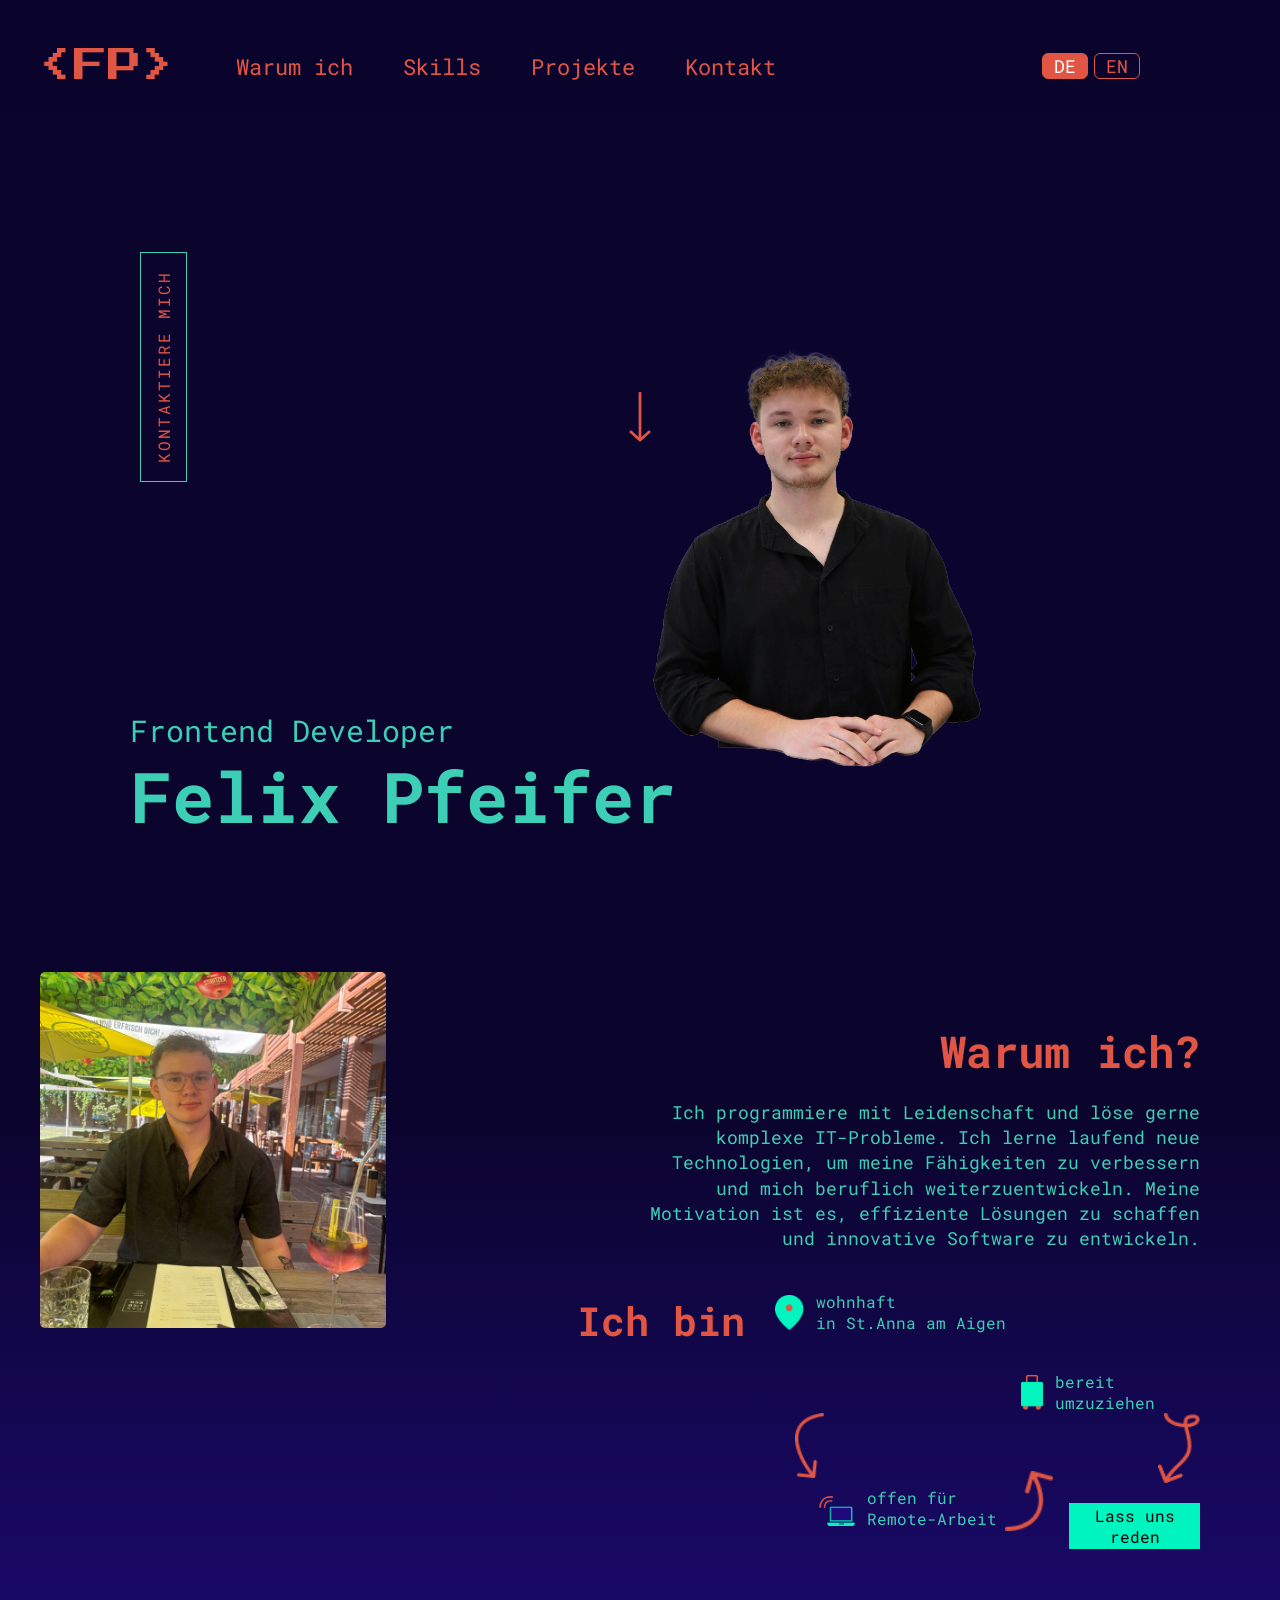
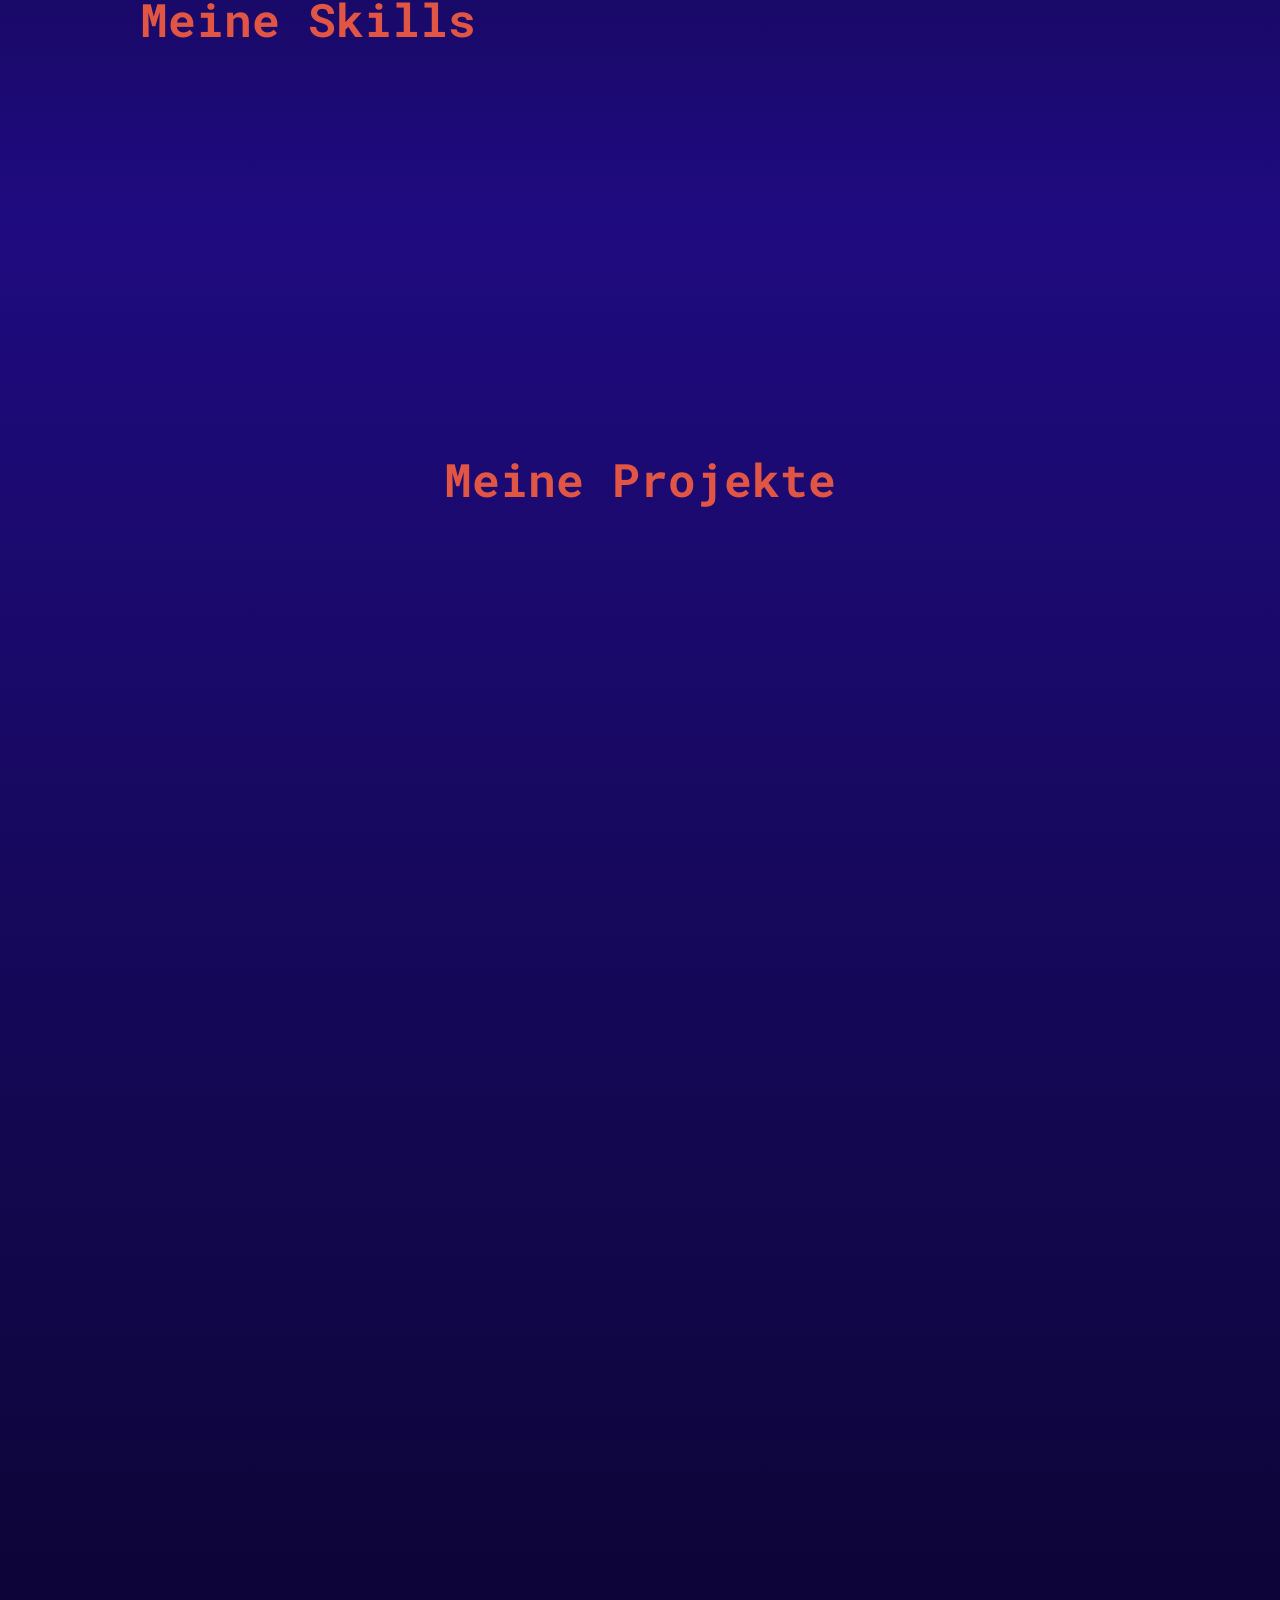
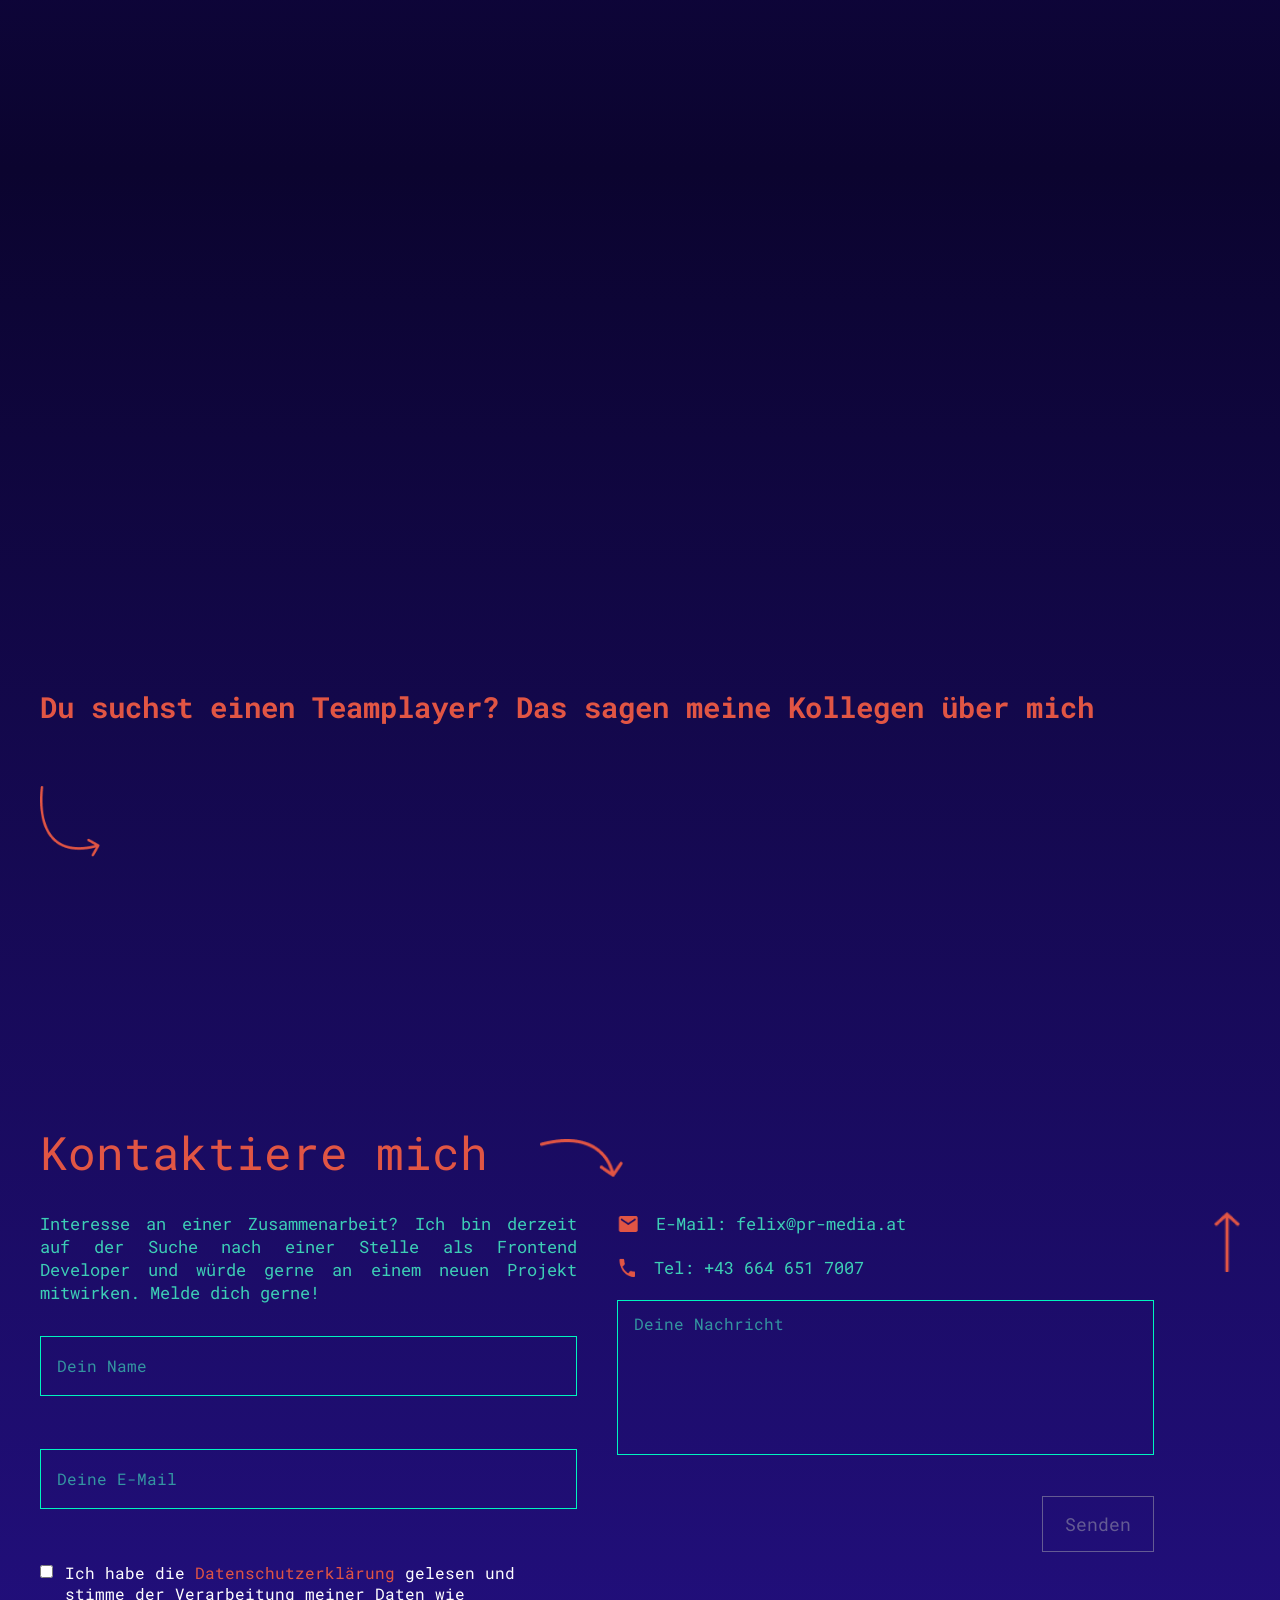
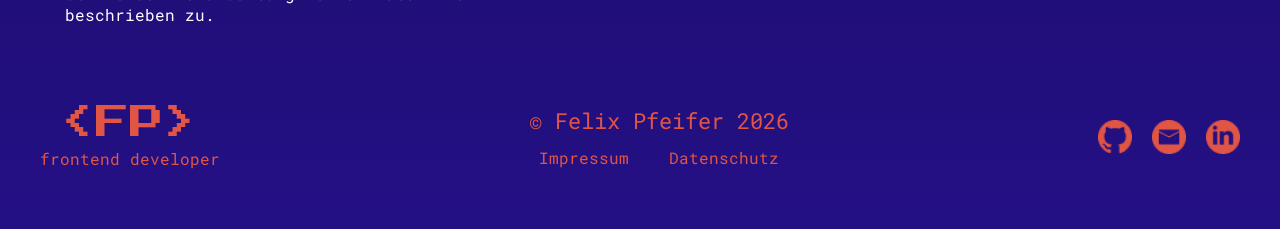
==== commit 266d2e12: "Update stylesheet and HTML structure for improved layout and responsiveness; enhance AOS integration" ====
--- a/index.html
+++ b/index.html
@@ -6,13 +6,14 @@
     <meta name="viewport" content="width=device-width, initial-scale=1.0" />
     <title>Felix Pfeifer</title>
     <link rel="icon" type="image/x-icon" href="./images/Favicon.png" />
-    <link rel="stylesheet" href="style.css?v=3" />
+    <link rel="stylesheet" href="style.css?v=4" />
     <link rel="preconnect" href="https://fonts.googleapis.com" />
     <link rel="preconnect" href="https://fonts.gstatic.com" crossorigin />
     <link
         href="https://fonts.googleapis.com/css2?family=Archivo:ital,wght@0,100..900;1,100..900&family=Changa+One:ital@0;1&family=Inter:ital,opsz,wght@0,14..32,100..900;1,14..32,100..900&family=Open+Sans:ital,wght@0,300..800;1,300..800&family=Press+Start+2P&family=Raleway:ital,wght@0,100..900;1,100..900&family=Roboto+Mono:ital,wght@0,100..700;1,100..700&display=swap"
         rel="stylesheet" />
     <link href="https://fonts.googleapis.com/css2?family=Silkscreen&display=swap" rel="stylesheet" />
+    <link href="https://unpkg.com/aos@2.3.1/dist/aos.css" rel="stylesheet">
 </head>
 
 <body>
@@ -41,7 +42,7 @@
     <div class="mobile_menu" id="mobileMenu">
         <button class="mobile_menu_close" id="mobileMenuClose" aria-label="Menü schließen">&times;</button>
         <nav class="mobile_nav_links">
-            <a class="mobile_link" href="#why-me" data-i18n="nav.whyme">Warum ich</a>
+            <a  class="mobile_link" href="#why-me" data-i18n="nav.whyme">Warum ich</a>
             <a class="mobile_link" href="#skills" data-i18n="nav.skills">Skills</a>
             <a class="mobile_link" href="#projects" data-i18n="nav.projects">Projekte</a>
             <a class="mobile_link" href="#contact" data-i18n="nav.contact">Kontakt</a>
@@ -53,11 +54,13 @@
     </div>
 
     <div class="me">
-        <a class="contact_me_tab" href="#contact" data-i18n="hero.contactTab">Contact me</a>
-        <a class="scroll_arrow" href="#why-me"><img src="./images/Arrow down.png" alt="Scroll down" /></a>
-        <div class="me_text_group">
-            <span class="me_txt">Frontend Developer</span>
-            <h1>Felix Pfeifer</h1>
+        <div class="me_content">
+            <div class="me_text_group">
+                <span class="me_txt">Frontend Developer</span>
+                <h1>Felix Pfeifer</h1>
+            </div>
+            <a class="contact_me_tab" href="#contact" data-i18n="hero.contactTab">Contact me</a>
+            <a class="scroll_arrow" href="#why-me"><img src="./images/Arrow down.png" alt="Scroll down" /></a>
         </div>
         <img class="felix_png" src="./images/Felix1.png" alt="" />
     </div>
@@ -87,58 +90,80 @@
                         <span data-i18n-html="whyme.remote">open to <br />
                             work remote</span>
                     </span>
-                    <span class="i_am_arrow_end"><img src="./images/Arrow 4.png" alt="" /></span>
+                    <span  class="i_am_arrow_end"><img src="./images/Arrow 4.png" alt="" /></span>
                 </div>
             </div>
             <a href="#contact"><button class="let_us_talk_btn" data-i18n="whyme.talkBtn">Let's Talk</button></a>
         </div>
     </div>
 
-    <section class="skills-section" id="skills">
+    <section  class="skills-section" id="skills">
         <h2 class="headline_skills" data-i18n="skills.headline">My Skills</h2>
         <div class="skills-grid">
-            <div class="skill-item">
+            <div data-aos="flip-left"
+     data-aos-easing="ease-out-cubic"
+     data-aos-duration="2000" class="skill-item">
                 <img src="./images/Angular_noName.png" alt="Angular" />
                 <span class="skill-label">Angular</span>
             </div>
-            <div class="skill-item">
+            <div data-aos="flip-left"
+     data-aos-easing="ease-out-cubic"
+     data-aos-duration="2000" class="skill-item">
                 <img src="./images/Typescript_noName.png" alt="TypeScript" />
                 <span class="skill-label">TypeScript</span>
             </div>
-            <div class="skill-item">
+            <div data-aos="flip-left"
+     data-aos-easing="ease-out-cubic"
+     data-aos-duration="2000" class="skill-item">
                 <img src="./images/JS_noName.png" alt="JavaScript" />
                 <span class="skill-label">JavaScript</span>
             </div>
-            <div class="skill-item">
+            <div data-aos="flip-left"
+     data-aos-easing="ease-out-cubic"
+     data-aos-duration="2000" class="skill-item">
                 <img src="./images/Html_noName.png" alt="HTML" />
                 <span class="skill-label">HTML</span>
             </div>
-            <div class="skill-item">
+            <div data-aos="flip-left"
+     data-aos-easing="ease-out-cubic"
+     data-aos-duration="2000" class="skill-item">
                 <img src="./images/Css_noName.png" alt="CSS" />
                 <span class="skill-label">CSS</span>
             </div>
-            <div class="skill-item">
+            <div data-aos="flip-left"
+     data-aos-easing="ease-out-cubic"
+     data-aos-duration="2000" class="skill-item">
                 <img src="./images/Api_noname.png" alt="REST-API" />
                 <span class="skill-label">REST-API</span>
             </div>
 
-            <div class="skill-item">
+            <div data-aos="flip-left"
+     data-aos-easing="ease-out-cubic"
+     data-aos-duration="2000" class="skill-item">
                 <img src="./images/Supabase_noName.png" alt="Supabase" />
                 <span class="skill-label">Supabase</span>
             </div>
-            <div class="skill-item">
+            <div data-aos="flip-left"
+     data-aos-easing="ease-out-cubic"
+     data-aos-duration="2000" class="skill-item">
                 <img src="./images/Git_noName.png" alt="Git" />
                 <span class="skill-label">Git</span>
             </div>
-            <div class="skill-item">
+            <div data-aos="flip-left"
+     data-aos-easing="ease-out-cubic"
+     data-aos-duration="2000" class="skill-item">
                 <img src="./images/Scrum_noName.png" alt="Scrum" />
                 <span class="skill-label">Scrum</span>
             </div>
-            <div class="skill-item">
+            <div data-aos="flip-left"
+     data-aos-easing="ease-out-cubic"
+     data-aos-duration="2000" class="skill-item">
                 <img src="./images/Material_noName.png" alt="Material Design" />
                 <span class="skill-label">Material design</span>
             </div>
-            <div class="skill-item">
+            <div data-aos="flip-left"
+     data-aos-easing="ease-out-cubic"
+     data-aos-duration="2000" class="skill-item">
                 <img src="./images/Chalangeme_noName.png" alt="Challenge me" />
                 <span class="skill-label">Challenge me</span>
             </div>
@@ -147,8 +172,10 @@
 
     <section class="portfolio-section" id="projects">
         <h2 class="headline_myProjects" data-i18n="projects.headline">My Projects</h2>
-        <div class="Pollo_Loco">
-            <img class="Pollo_Loco_img" src="images/startscreen_1.png" alt="" />
+        <div data-aos="fade-down"
+     data-aos-easing="linear"
+     data-aos-duration="1500" class="Pollo_Loco">
+            <img  class="Pollo_Loco_img" src="images/startscreen_1.png" alt="" />
             <div>
                 <p class="headline_elPolloLoco">EL Pollo Loco</p>
                 <p class="Project_Languages">JavaScript | HTML | CSS</p>
@@ -161,8 +188,10 @@
             </div>
         </div>
 
-        <div class="Pollo_Loco">
-            <div class="Join_Info">
+        <div data-aos="fade-down"
+     data-aos-easing="linear"
+     data-aos-duration="1500" class="Pollo_Loco">
+            <div  class="Join_Info">
                 <p class="headline_elPolloLoco">Join</p>
                 <p class="Project_Languages">JavaScript | HTML | CSS | Firebase</p>
                 <p class="Project_Description" data-i18n-html="projects.join.desc">Team-based Kanban task manager for creating, organizing,<br>
@@ -174,7 +203,9 @@
             </div>
             <img class="Join_img" src="images/join.png" alt="" />
         </div>
-        <div class="Pollo_Loco">
+        <div data-aos="fade-down"
+     data-aos-easing="linear"
+     data-aos-duration="1500" class="Pollo_Loco">
             <img class="Pollo_Loco_img" src="images/Poke_API.png" alt="" />
             <div>
                 <p class="headline_elPolloLoco">Poke API</p>
@@ -192,17 +223,23 @@
             <h3 class="headline_testimonials" data-i18n="testimonials.headline">Need a teamplayer? Here&rsquo;s what my colleagues say about me</h3>
             <div class="testimonials_row">
                 <img class="testimonials_arrow" src="./images/Arrow_feedback.png" alt="" />
-                <div class="testimonial">
+                <div data-aos="fade-down"
+     data-aos-easing="linear"
+     data-aos-duration="1500" class="testimonial">
                     <p class="testimonial_name">Noah Mueller</p>
                     <p class="testimonial_project" data-i18n="testimonials.1.project">Project Sharkie</p>
                     <p class="testimonial_text" data-i18n="testimonials.1.text">&rsquo;&rsquo;Felix had to develop, format and deliver content in collaboration with the team members. He is a reliable and friendly person.&rsquo;&rsquo;</p>
                 </div>
-                <div class="testimonial">
+                <div data-aos="fade-down"
+     data-aos-easing="linear"
+     data-aos-duration="1500" class="testimonial">
                     <p class="testimonial_name">Evelyn Marx</p>
                     <p class="testimonial_project" data-i18n="testimonials.2.project">Project Pollo Loco</p>
                     <p class="testimonial_text" data-i18n="testimonials.2.text">&rsquo;&rsquo; He is a trustworthy teamplayer and can cope with the stress of deadlines. Structured work and clear code. &rsquo;&rsquo;</p>
                 </div>
-                <div class="testimonial">
+                <div data-aos="fade-down"
+     data-aos-easing="linear"
+     data-aos-duration="1500" class="testimonial">
                     <p class="testimonial_name">James Rugman</p>
                     <p class="testimonial_project" data-i18n="testimonials.3.project">Project Join</p>
                     <p class="testimonial_text" data-i18n="testimonials.3.text">&rsquo;&rsquo; He is a reliable and friendly person. Work in a structured way and write a clear code. I recommend him as a colleague.&rsquo;&rsquo;</p>
@@ -279,6 +316,10 @@
         </div>
     </footer>
     </div>
+      <script src="https://unpkg.com/aos@next/dist/aos.js"></script>
+  <script>
+    AOS.init();
+  </script>
     <script src="i18n.js?v=2"></script>
     <script src="script.js?v=3"></script>
 </body>
--- a/style.css
+++ b/style.css
@@ -147,6 +147,7 @@
     color: #E15544;
     font-size: 46px;
     padding-top: 10px;
+    margin-top: 30px;
     font-family: "Roboto Mono", monospace;
     margin-left: 100px;
 }
@@ -154,6 +155,10 @@
 .me {
     min-height: min(calc(100vh - 112px), 760px);
     position: relative;
+}
+
+.me_content {
+    display: contents;
 }
 
 .contact_me_tab {
@@ -185,6 +190,7 @@
     transform: translateX(-50%);
     cursor: pointer;
     transition: transform 0.2s ease;
+    z-index: 2;
 }
 
 .scroll_arrow:hover {
@@ -564,8 +570,6 @@
     max-width: 540px;
 }
 
-/* Groups an input with its error text so the reserved error slot stays attached
-   to the field and toggling the message never shifts the surrounding layout. */
 .contact_field {
     display: flex;
     flex-direction: column;
@@ -771,32 +775,49 @@
 
 @media (min-width: 1440px) {
     .me {
-        height: min(calc(100vh - 112px), 820px);
-        min-height: 750px;
+        min-height: calc(100vh - 112px);
+        display: flex;
+        align-items: center;
+        padding-left: 60px;
+    }
+
+    .me_content {
+        display: flex;
+        flex-direction: column;
+        align-items: center;
+        gap: 30px;
+    }
+
+    h1 {
+        font-size: 72px;
     }
 
     .me_text_group {
-        bottom: auto;
-        top: 80px;
-        left: 100px;
+        position: static;
+        margin: 0;
+        align-self: stretch;
     }
 
     .contact_me_tab {
+        position: static;
         writing-mode: horizontal-tb;
-        left: 42%;
-        top: 340px;
-        transform: translateX(-50%);
-        padding: 10px 18px;
+        transform: none;
+        letter-spacing: 4px;
+        padding: 12px 22px;
     }
 
     .scroll_arrow {
-        left: 42%;
-        top: 420px;
-        transform: translateX(-50%);
+        position: static;
+        transform: none;
+    }
+
+    .scroll_arrow:hover {
+        transform: translateY(4px);
     }
 
     .felix_png {
-        right: 120px;
+        right: 60px;
+        bottom: 0;
         height: min(62vh, 640px);
         width: auto;
         aspect-ratio: 539 / 554;
@@ -1747,8 +1768,7 @@
         gap: 10px;
     }
 }
-/* Legal / privacy pages have little content – keep the footer pinned to the
-   bottom on very large screens instead of floating in the middle of the page. */
+
 .page-container:has(.legal_page) {
     display: flex;
     flex-direction: column;
@@ -1829,6 +1849,7 @@
 }
 .error__text {
     font-size: 12px;
+    line-height: 15px;
     color: #ff3d00;
     padding-left: 4px;
     font-family: "Roboto Mono", monospace;
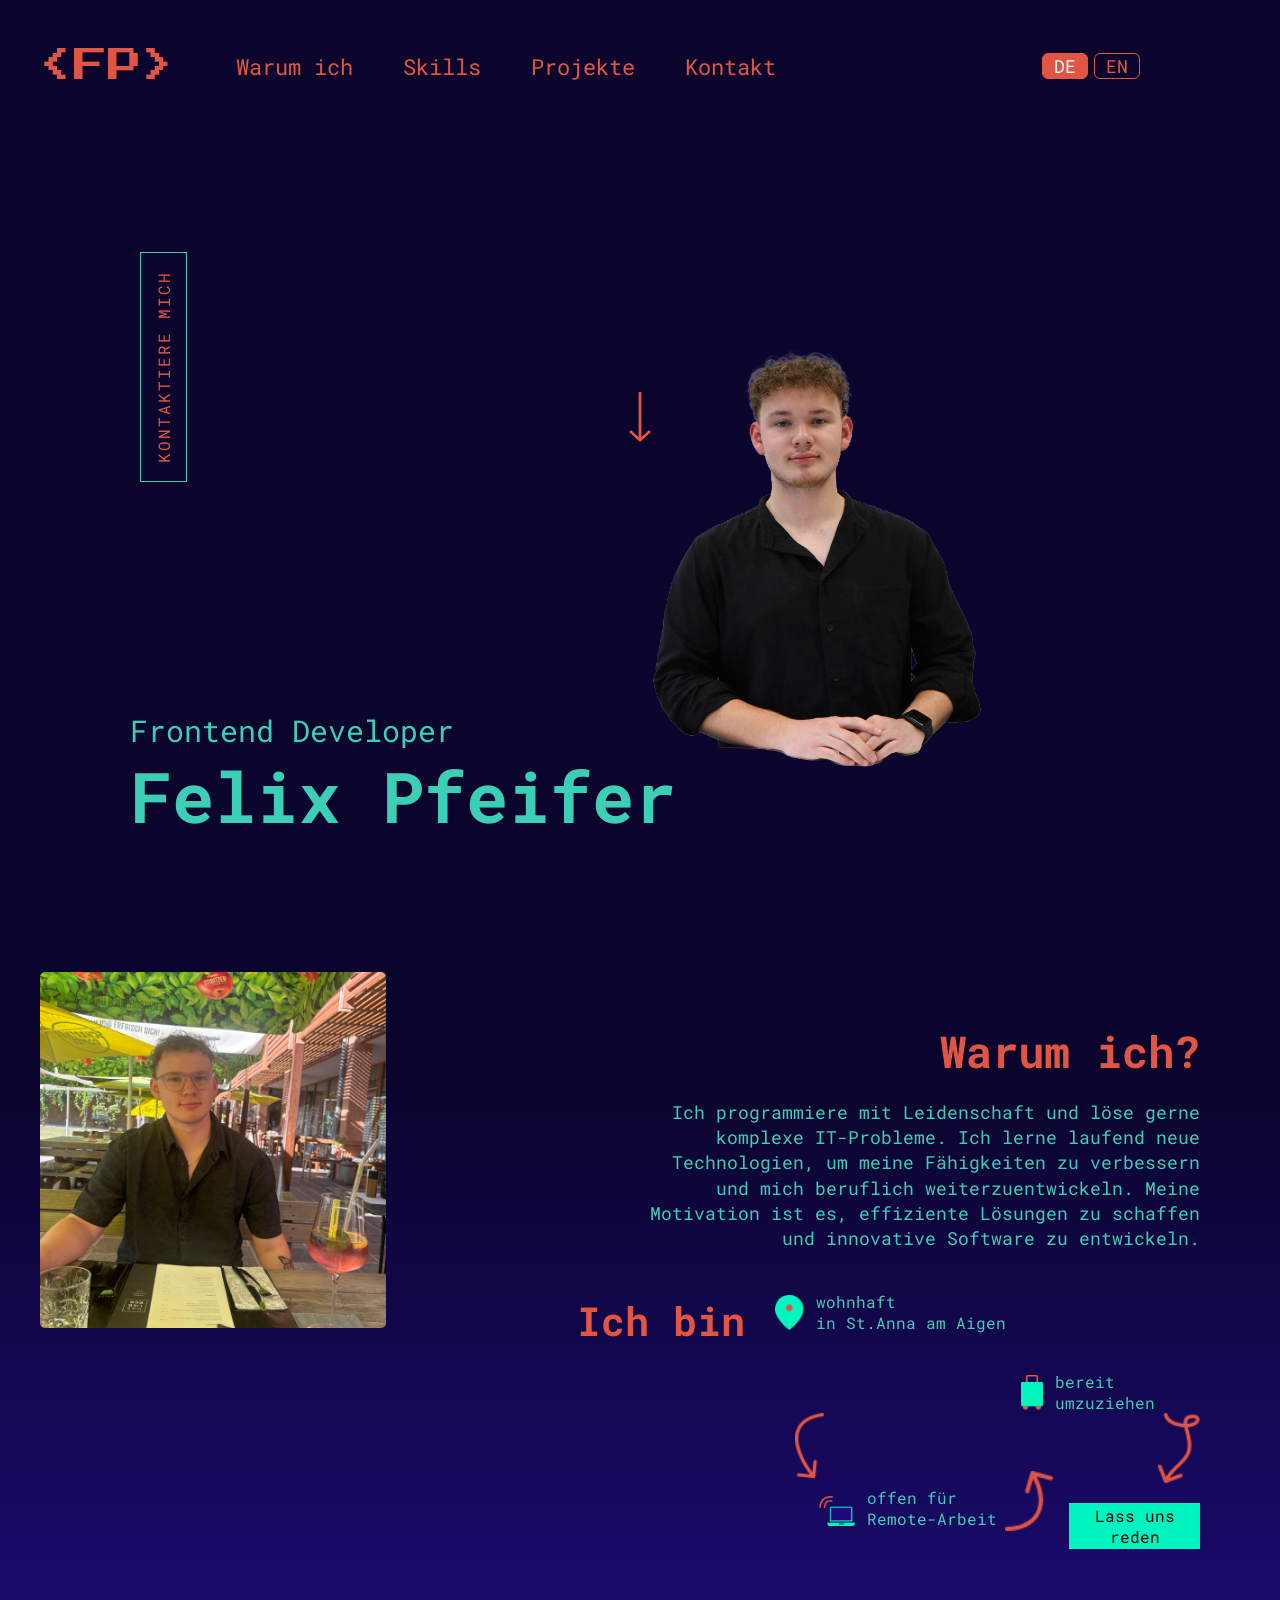
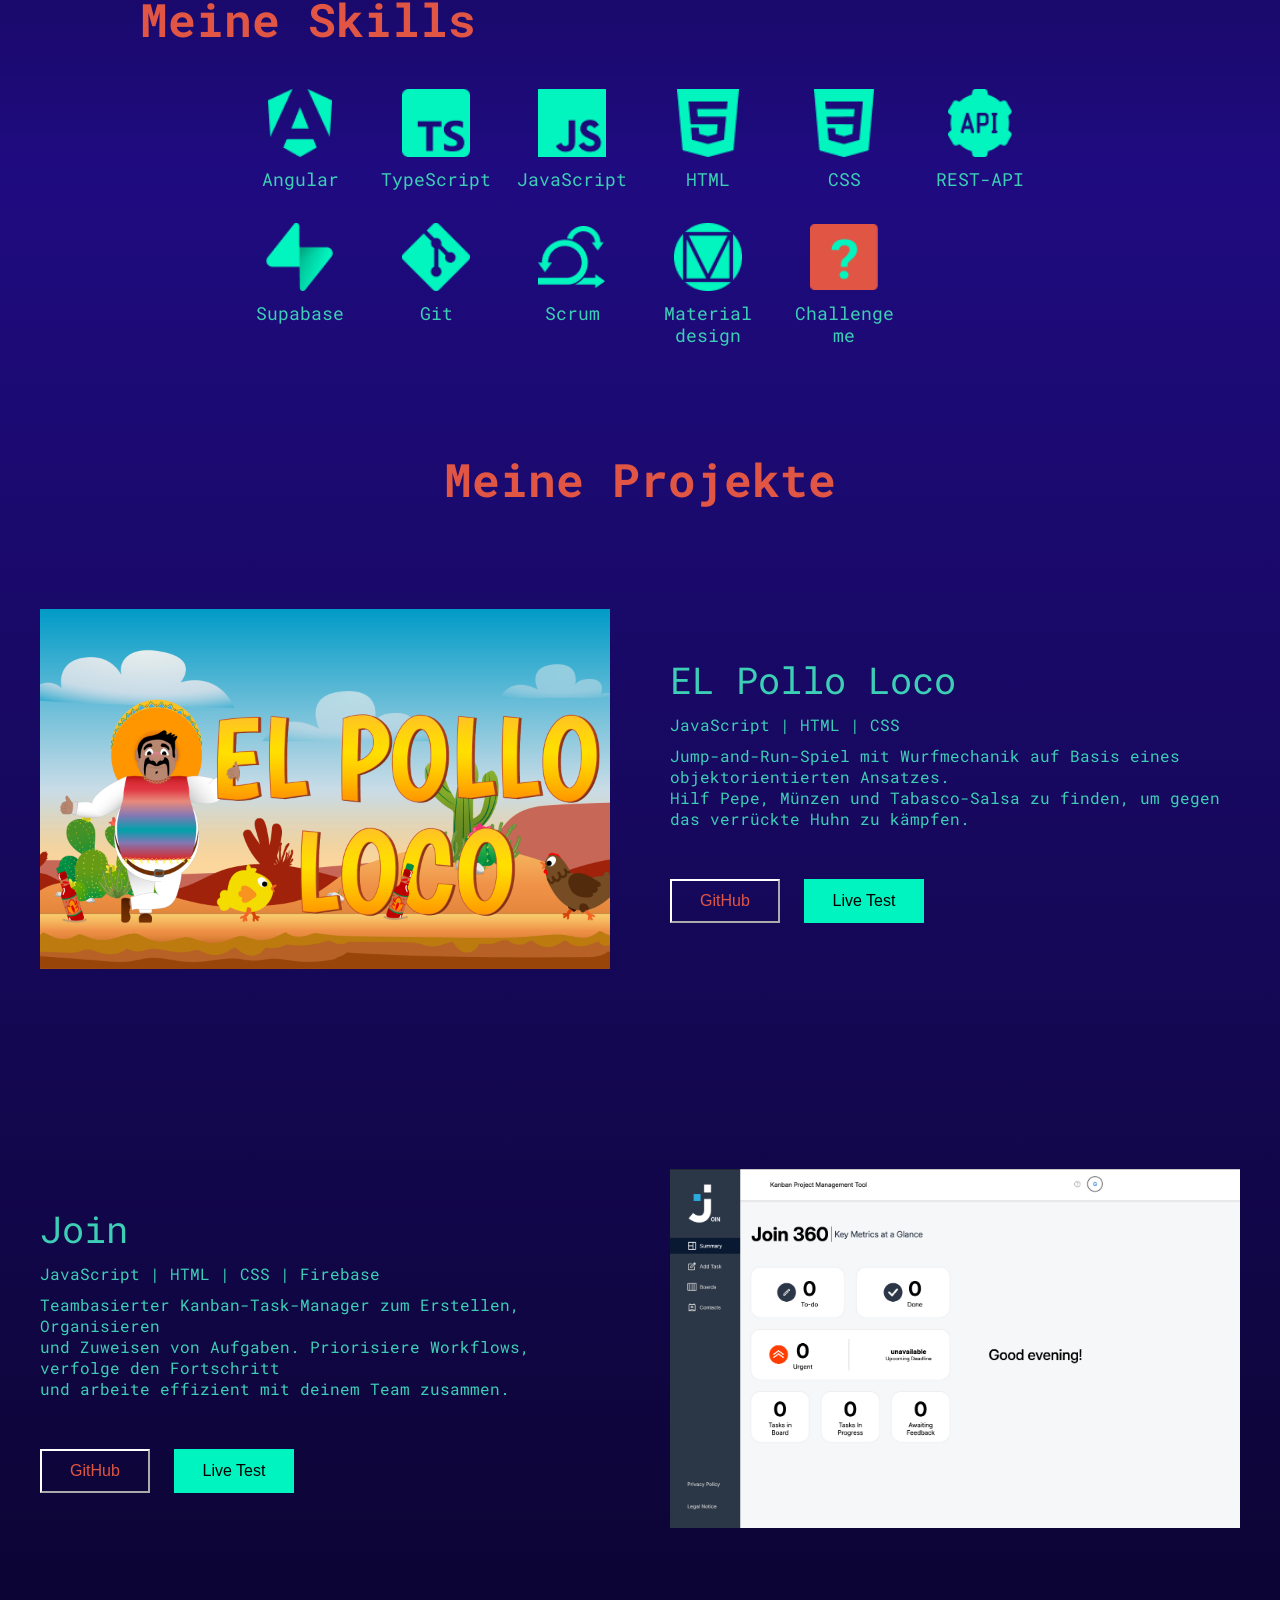
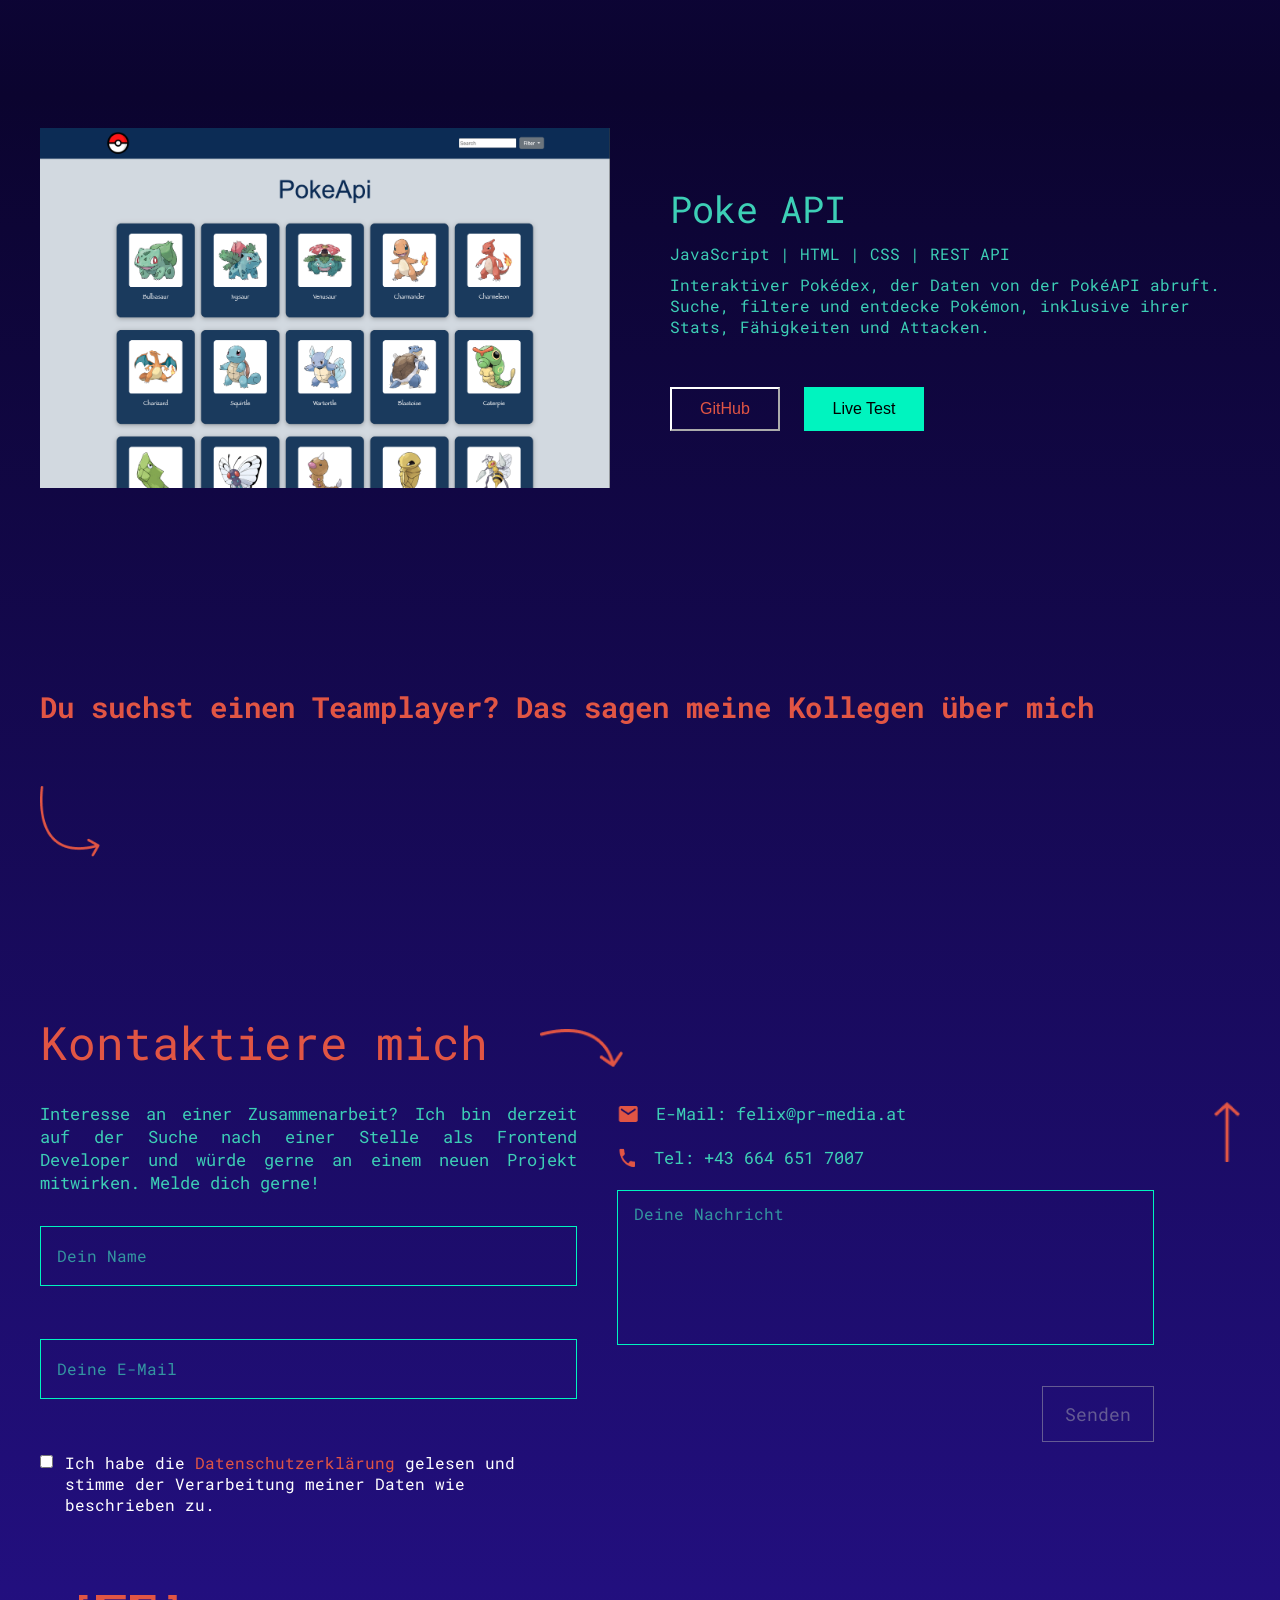
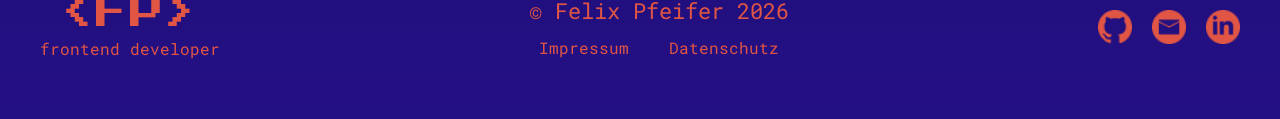
==== commit fff7d441: "Enhance internationalization support and user feedback; update toast messages and improve contact fo" ====
--- a/index.html
+++ b/index.html
@@ -114,56 +114,56 @@
             </div>
             <div data-aos="flip-left"
      data-aos-easing="ease-out-cubic"
-     data-aos-duration="2000" class="skill-item">
+     data-aos-duration="800" class="skill-item">
                 <img src="./images/JS_noName.png" alt="JavaScript" />
                 <span class="skill-label">JavaScript</span>
             </div>
             <div data-aos="flip-left"
      data-aos-easing="ease-out-cubic"
-     data-aos-duration="2000" class="skill-item">
+     data-aos-duration="800" class="skill-item">
                 <img src="./images/Html_noName.png" alt="HTML" />
                 <span class="skill-label">HTML</span>
             </div>
             <div data-aos="flip-left"
      data-aos-easing="ease-out-cubic"
-     data-aos-duration="2000" class="skill-item">
+     data-aos-duration="800" class="skill-item">
                 <img src="./images/Css_noName.png" alt="CSS" />
                 <span class="skill-label">CSS</span>
             </div>
             <div data-aos="flip-left"
      data-aos-easing="ease-out-cubic"
-     data-aos-duration="2000" class="skill-item">
+     data-aos-duration="800" class="skill-item">
                 <img src="./images/Api_noname.png" alt="REST-API" />
                 <span class="skill-label">REST-API</span>
             </div>
 
             <div data-aos="flip-left"
      data-aos-easing="ease-out-cubic"
-     data-aos-duration="2000" class="skill-item">
+     data-aos-duration="800" class="skill-item">
                 <img src="./images/Supabase_noName.png" alt="Supabase" />
                 <span class="skill-label">Supabase</span>
             </div>
             <div data-aos="flip-left"
      data-aos-easing="ease-out-cubic"
-     data-aos-duration="2000" class="skill-item">
+     data-aos-duration="800" class="skill-item">
                 <img src="./images/Git_noName.png" alt="Git" />
                 <span class="skill-label">Git</span>
             </div>
             <div data-aos="flip-left"
      data-aos-easing="ease-out-cubic"
-     data-aos-duration="2000" class="skill-item">
+     data-aos-duration="800" class="skill-item">
                 <img src="./images/Scrum_noName.png" alt="Scrum" />
                 <span class="skill-label">Scrum</span>
             </div>
             <div data-aos="flip-left"
      data-aos-easing="ease-out-cubic"
-     data-aos-duration="2000" class="skill-item">
+     data-aos-duration="800" class="skill-item">
                 <img src="./images/Material_noName.png" alt="Material Design" />
                 <span class="skill-label">Material design</span>
             </div>
             <div data-aos="flip-left"
      data-aos-easing="ease-out-cubic"
-     data-aos-duration="2000" class="skill-item">
+     data-aos-duration="800" class="skill-item">
                 <img src="./images/Chalangeme_noName.png" alt="Challenge me" />
                 <span class="skill-label">Challenge me</span>
             </div>
@@ -174,7 +174,7 @@
         <h2 class="headline_myProjects" data-i18n="projects.headline">My Projects</h2>
         <div data-aos="fade-down"
      data-aos-easing="linear"
-     data-aos-duration="1500" class="Pollo_Loco">
+     data-aos-duration="600" class="Pollo_Loco">
             <img  class="Pollo_Loco_img" src="images/startscreen_1.png" alt="" />
             <div>
                 <p class="headline_elPolloLoco">EL Pollo Loco</p>
@@ -190,7 +190,7 @@
 
         <div data-aos="fade-down"
      data-aos-easing="linear"
-     data-aos-duration="1500" class="Pollo_Loco">
+     data-aos-duration="600" class="Pollo_Loco">
             <div  class="Join_Info">
                 <p class="headline_elPolloLoco">Join</p>
                 <p class="Project_Languages">JavaScript | HTML | CSS | Firebase</p>
@@ -205,7 +205,7 @@
         </div>
         <div data-aos="fade-down"
      data-aos-easing="linear"
-     data-aos-duration="1500" class="Pollo_Loco">
+     data-aos-duration="600" class="Pollo_Loco">
             <img class="Pollo_Loco_img" src="images/Poke_API.png" alt="" />
             <div>
                 <p class="headline_elPolloLoco">Poke API</p>
@@ -223,23 +223,23 @@
             <h3 class="headline_testimonials" data-i18n="testimonials.headline">Need a teamplayer? Here&rsquo;s what my colleagues say about me</h3>
             <div class="testimonials_row">
                 <img class="testimonials_arrow" src="./images/Arrow_feedback.png" alt="" />
-                <div data-aos="fade-down"
-     data-aos-easing="linear"
-     data-aos-duration="1500" class="testimonial">
+                <div data-aos="fade"
+     data-aos-easing="linear"
+     data-aos-duration="600" class="testimonial">
                     <p class="testimonial_name">Noah Mueller</p>
                     <p class="testimonial_project" data-i18n="testimonials.1.project">Project Sharkie</p>
                     <p class="testimonial_text" data-i18n="testimonials.1.text">&rsquo;&rsquo;Felix had to develop, format and deliver content in collaboration with the team members. He is a reliable and friendly person.&rsquo;&rsquo;</p>
                 </div>
-                <div data-aos="fade-down"
-     data-aos-easing="linear"
-     data-aos-duration="1500" class="testimonial">
+                <div data-aos="fade"
+     data-aos-easing="linear"
+     data-aos-duration="600" class="testimonial">
                     <p class="testimonial_name">Evelyn Marx</p>
                     <p class="testimonial_project" data-i18n="testimonials.2.project">Project Pollo Loco</p>
                     <p class="testimonial_text" data-i18n="testimonials.2.text">&rsquo;&rsquo; He is a trustworthy teamplayer and can cope with the stress of deadlines. Structured work and clear code. &rsquo;&rsquo;</p>
                 </div>
-                <div data-aos="fade-down"
-     data-aos-easing="linear"
-     data-aos-duration="1500" class="testimonial">
+                <div data-aos="fade"
+     data-aos-easing="linear"
+     data-aos-duration="600" class="testimonial">
                     <p class="testimonial_name">James Rugman</p>
                     <p class="testimonial_project" data-i18n="testimonials.3.project">Project Join</p>
                     <p class="testimonial_text" data-i18n="testimonials.3.text">&rsquo;&rsquo; He is a reliable and friendly person. Work in a structured way and write a clear code. I recommend him as a colleague.&rsquo;&rsquo;</p>
@@ -318,7 +318,7 @@
     </div>
       <script src="https://unpkg.com/aos@next/dist/aos.js"></script>
   <script>
-    AOS.init();
+    AOS.init({ once: true });
   </script>
     <script src="i18n.js?v=2"></script>
     <script src="script.js?v=3"></script>
--- a/style.css
+++ b/style.css
@@ -48,7 +48,7 @@
     left: 50%;
     transform: translateX(-50%);
     width: 100vw;
-    background: rgba(11, 4, 45, 0.9);
+    background: rgba(11, 4, 45, 1);
     backdrop-filter: blur(8px);
     -webkit-backdrop-filter: blur(8px);
     z-index: -1;
@@ -497,7 +497,7 @@
 }
 
 .testimonials {
-    margin-bottom: 150px;
+    margin-bottom: 40px;
 }
 
 .headline_testimonials {
@@ -1271,12 +1271,13 @@
 
     .why_me_txt {
         text-align: center;
+        max-width: 100%;
     }
 
     .let_us_talk_btn {
         margin-top: 10px;
         margin-right: 0;
-        margin-left: 500px;
+        margin-left: 0;
     }
 }
 
@@ -1780,7 +1781,7 @@
 }
 
 .legal_page {
-    max-width: 1000px;
+    max-width: 1440px;
     margin: 0 auto;
     padding: 60px 20px 140px 20px;
     font-family: "Roboto Mono", monospace;
@@ -1854,4 +1855,40 @@
     padding-left: 4px;
     font-family: "Roboto Mono", monospace;
     min-height: 15px;
+}
+
+.toast {
+    position: fixed;
+    left: 50%;
+    bottom: 40px;
+    z-index: 200;
+    background-color: #0B042D;
+    color: #3DCFB6;
+    border: 1px solid #3DCFB6;
+    border-radius: 5px;
+    padding: 14px 24px;
+    font-family: "Roboto Mono", monospace;
+    font-size: 16px;
+    max-width: calc(100vw - 40px);
+    text-align: center;
+    box-shadow: 0 6px 16px rgba(0, 0, 0, 0.4);
+    animation: toast_in_out 3.5s ease forwards;
+}
+
+@keyframes toast_in_out {
+    0% {
+        opacity: 0;
+        transform: translate(-50%, 16px);
+    }
+
+    12%,
+    88% {
+        opacity: 1;
+        transform: translate(-50%, 0);
+    }
+
+    100% {
+        opacity: 0;
+        transform: translate(-50%, 16px);
+    }
 }
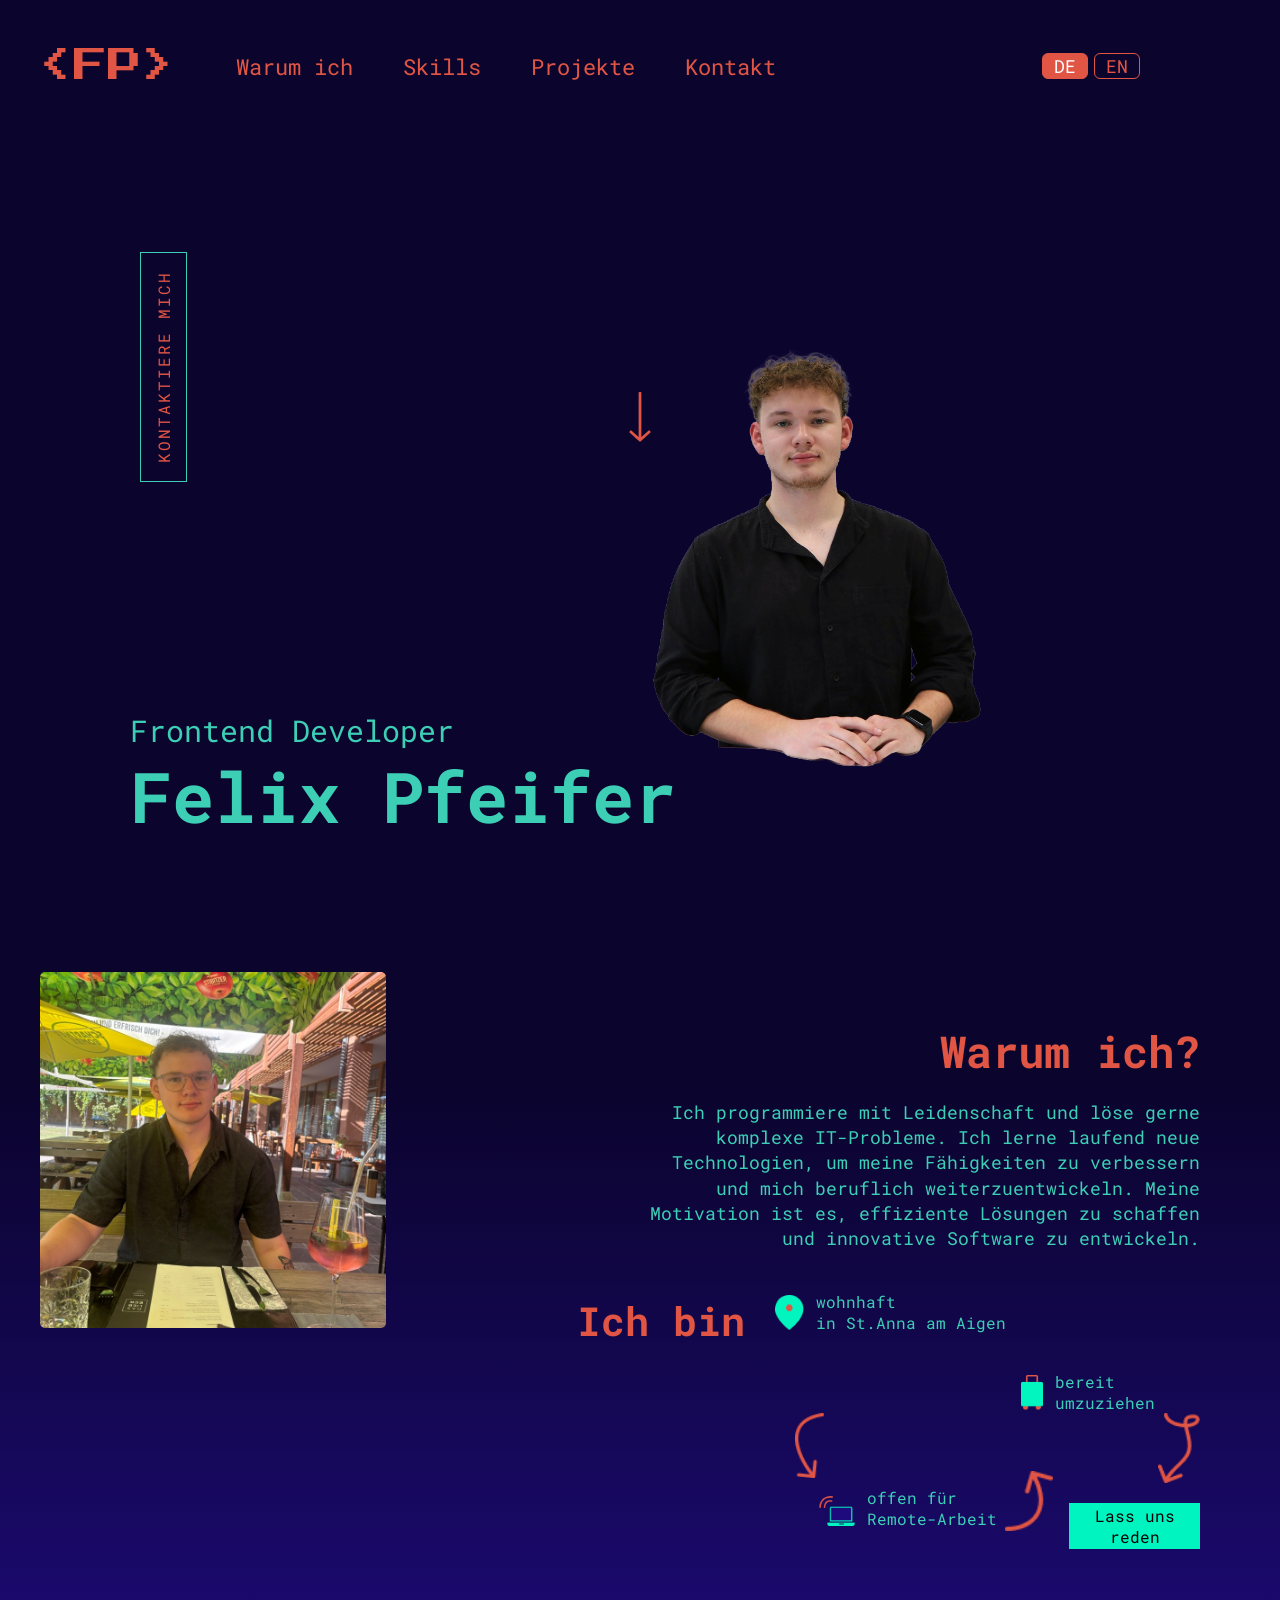
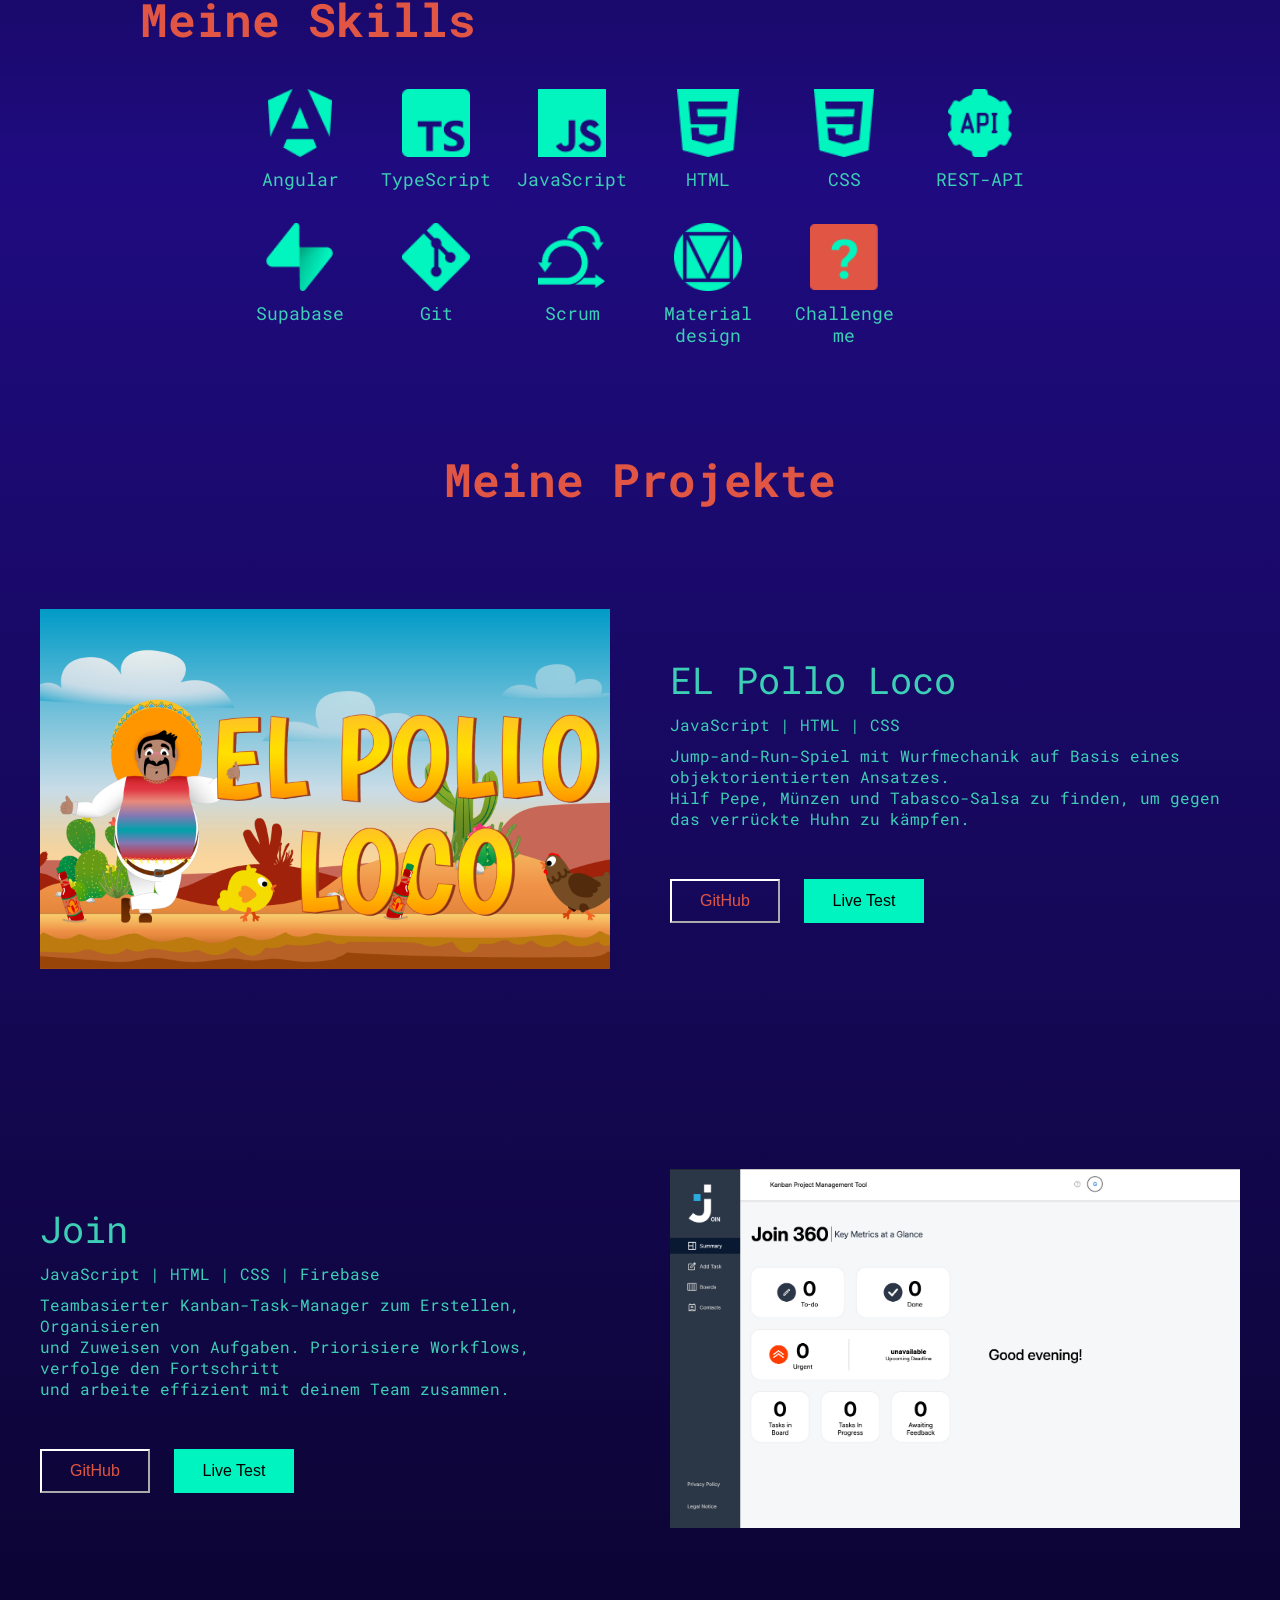
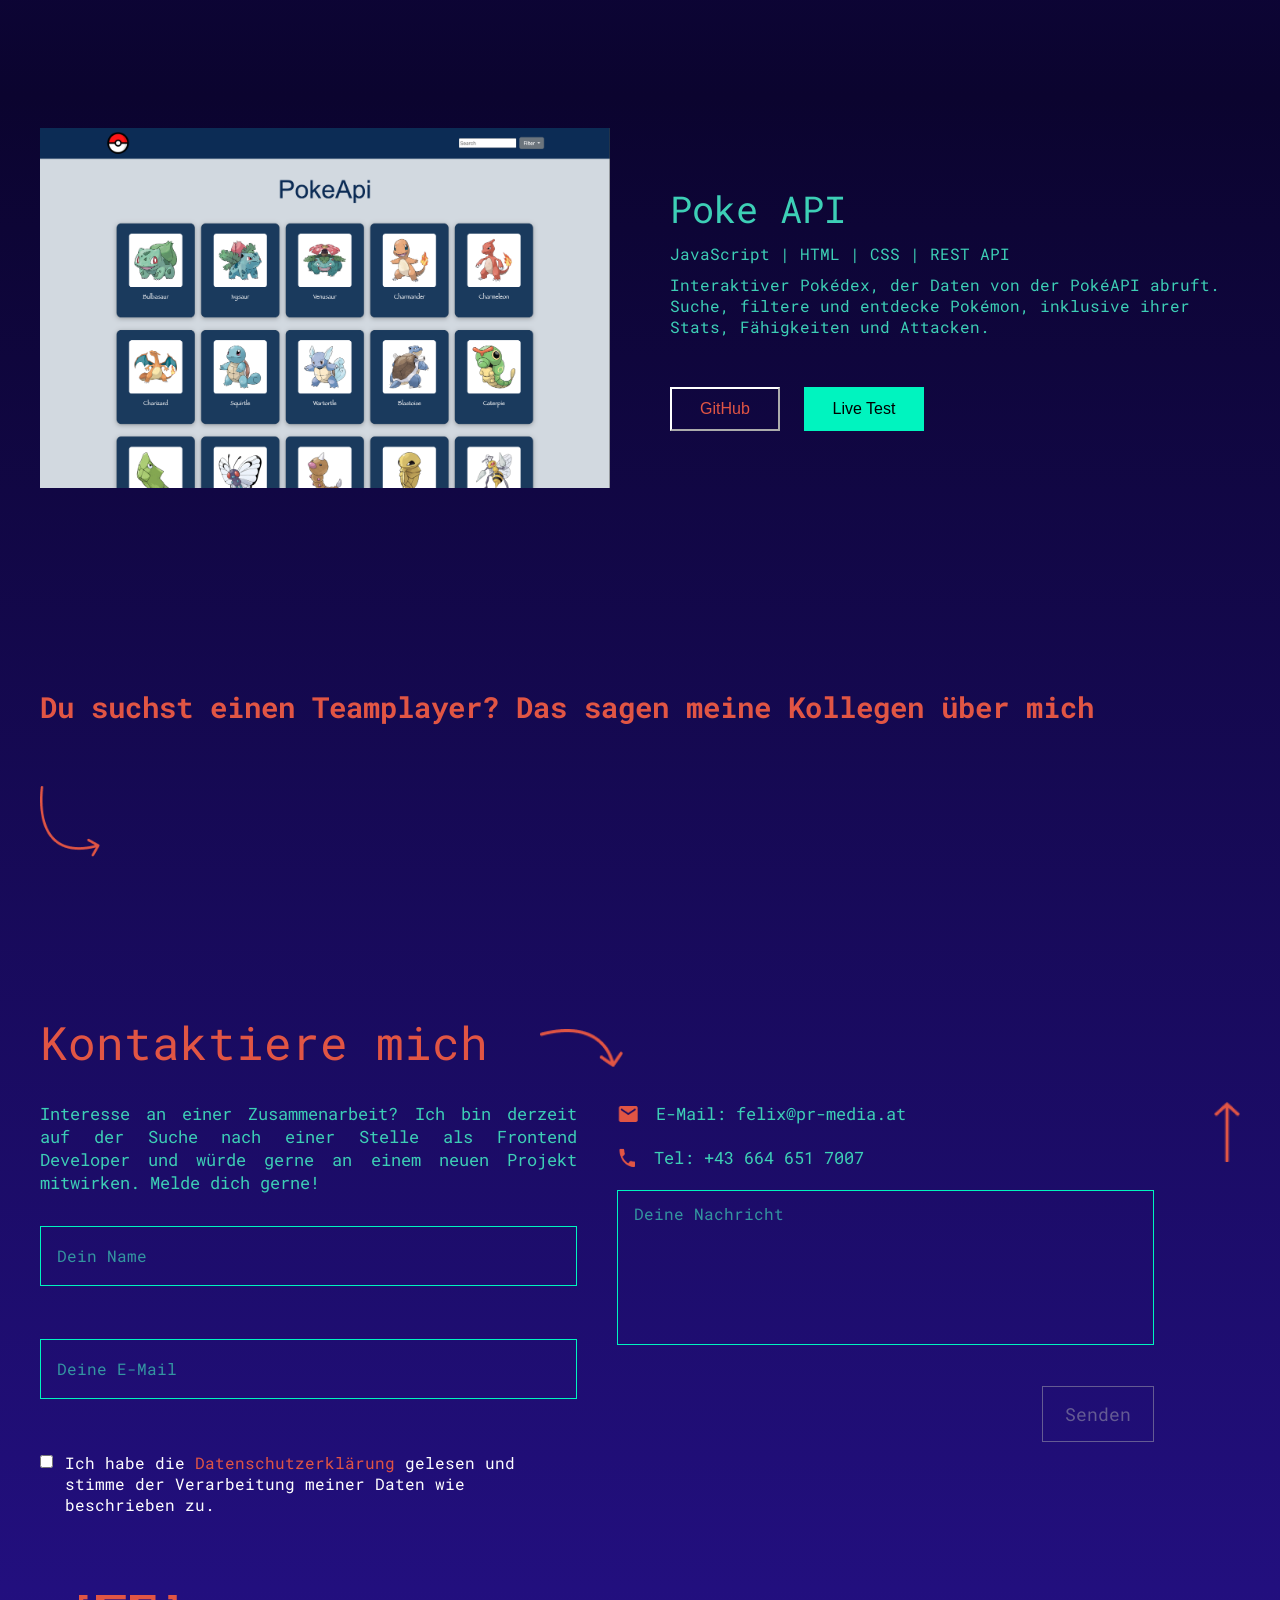
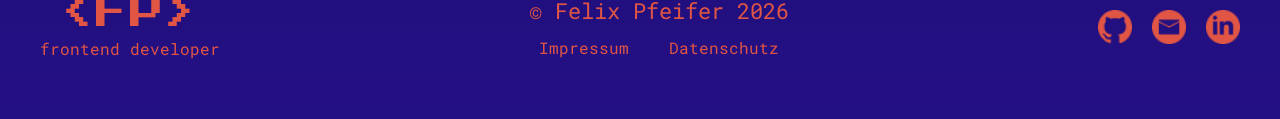
==== commit 595876f8: "Update cache management for styles and scripts; extend toast message display duration" ====
--- a/index.html
+++ b/index.html
@@ -6,7 +6,7 @@
     <meta name="viewport" content="width=device-width, initial-scale=1.0" />
     <title>Felix Pfeifer</title>
     <link rel="icon" type="image/x-icon" href="./images/Favicon.png" />
-    <link rel="stylesheet" href="style.css?v=4" />
+    <link rel="stylesheet" href="style.css?v=5" />
     <link rel="preconnect" href="https://fonts.googleapis.com" />
     <link rel="preconnect" href="https://fonts.gstatic.com" crossorigin />
     <link
@@ -320,8 +320,8 @@
   <script>
     AOS.init({ once: true });
   </script>
-    <script src="i18n.js?v=2"></script>
-    <script src="script.js?v=3"></script>
+    <script src="i18n.js?v=3"></script>
+    <script src="script.js?v=4"></script>
 </body>
 
 </html>
--- a/style.css
+++ b/style.css
@@ -1872,7 +1872,7 @@
     max-width: calc(100vw - 40px);
     text-align: center;
     box-shadow: 0 6px 16px rgba(0, 0, 0, 0.4);
-    animation: toast_in_out 3.5s ease forwards;
+    animation: toast_in_out 6s ease forwards;
 }
 
 @keyframes toast_in_out {
@@ -1881,8 +1881,8 @@
         transform: translate(-50%, 16px);
     }
 
-    12%,
-    88% {
+    8%,
+    92% {
         opacity: 1;
         transform: translate(-50%, 0);
     }
@@ -1891,4 +1891,4 @@
         opacity: 0;
         transform: translate(-50%, 16px);
     }
-}+}
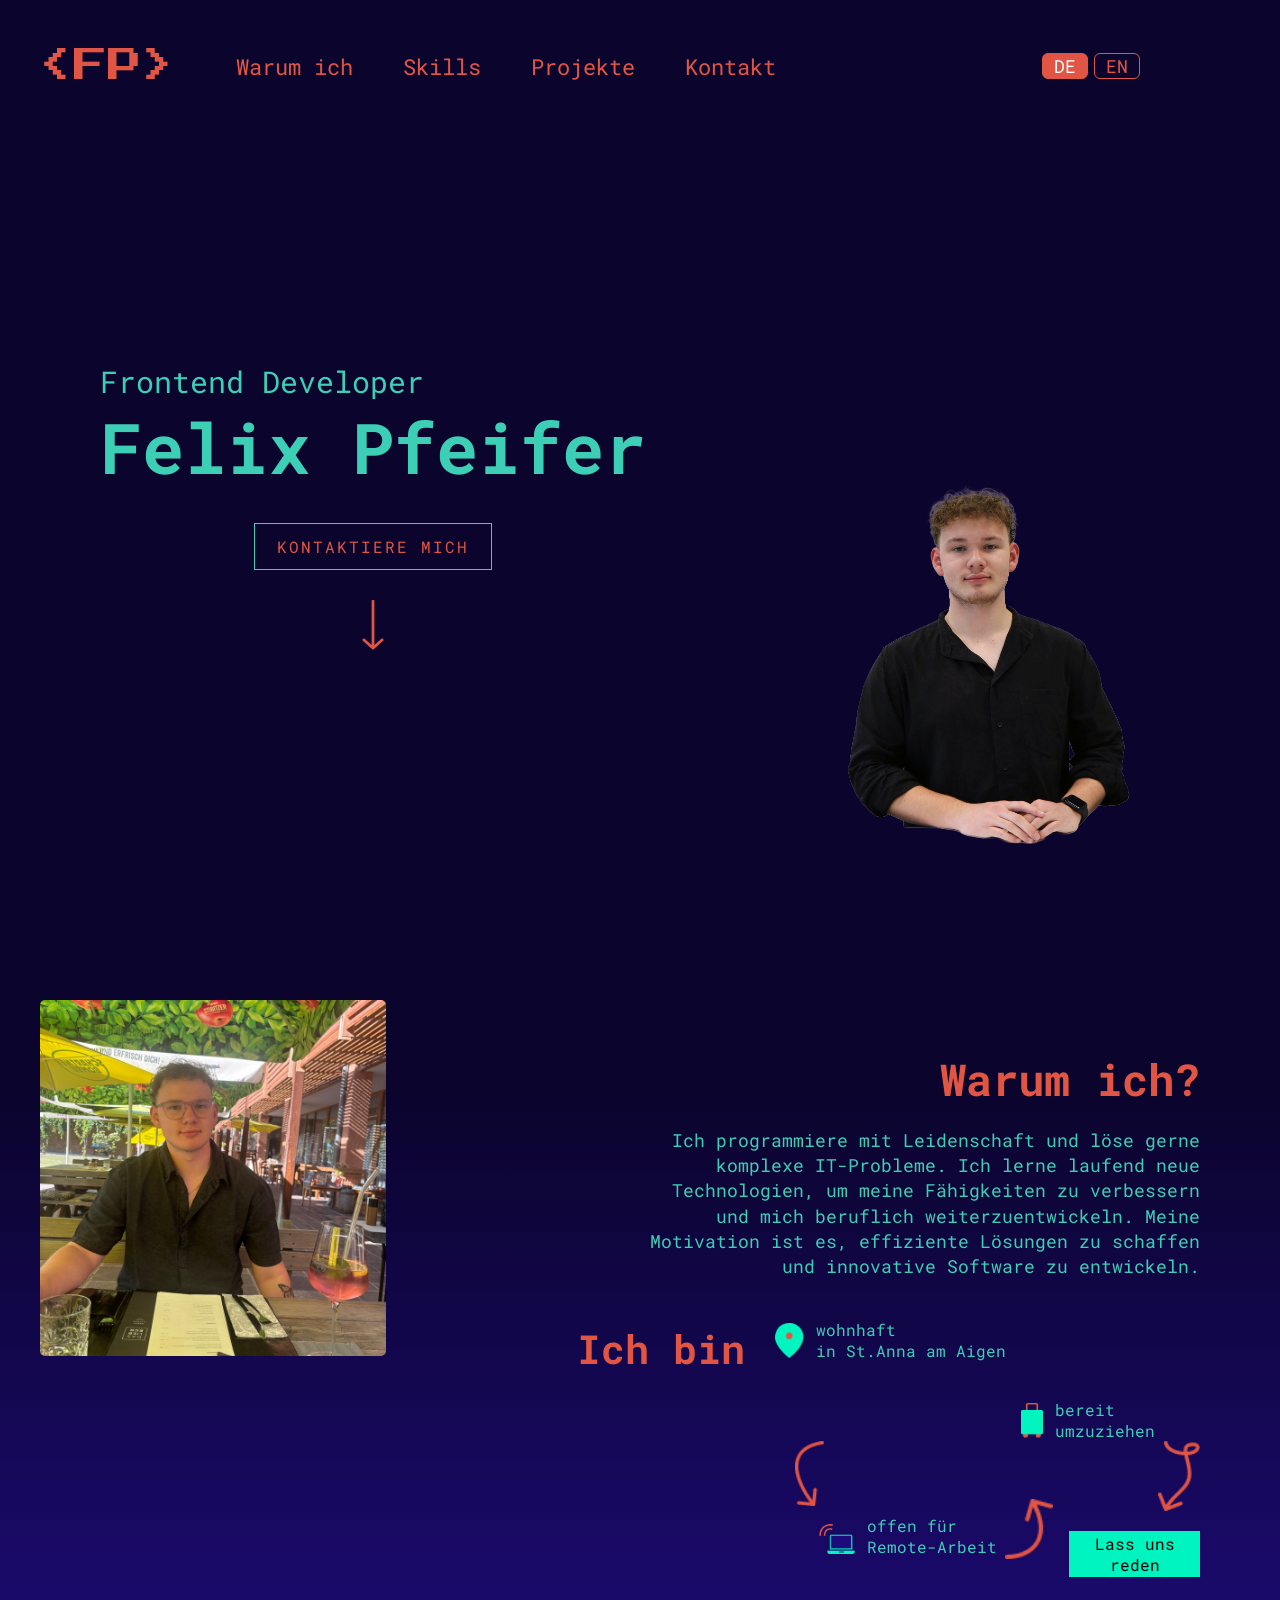
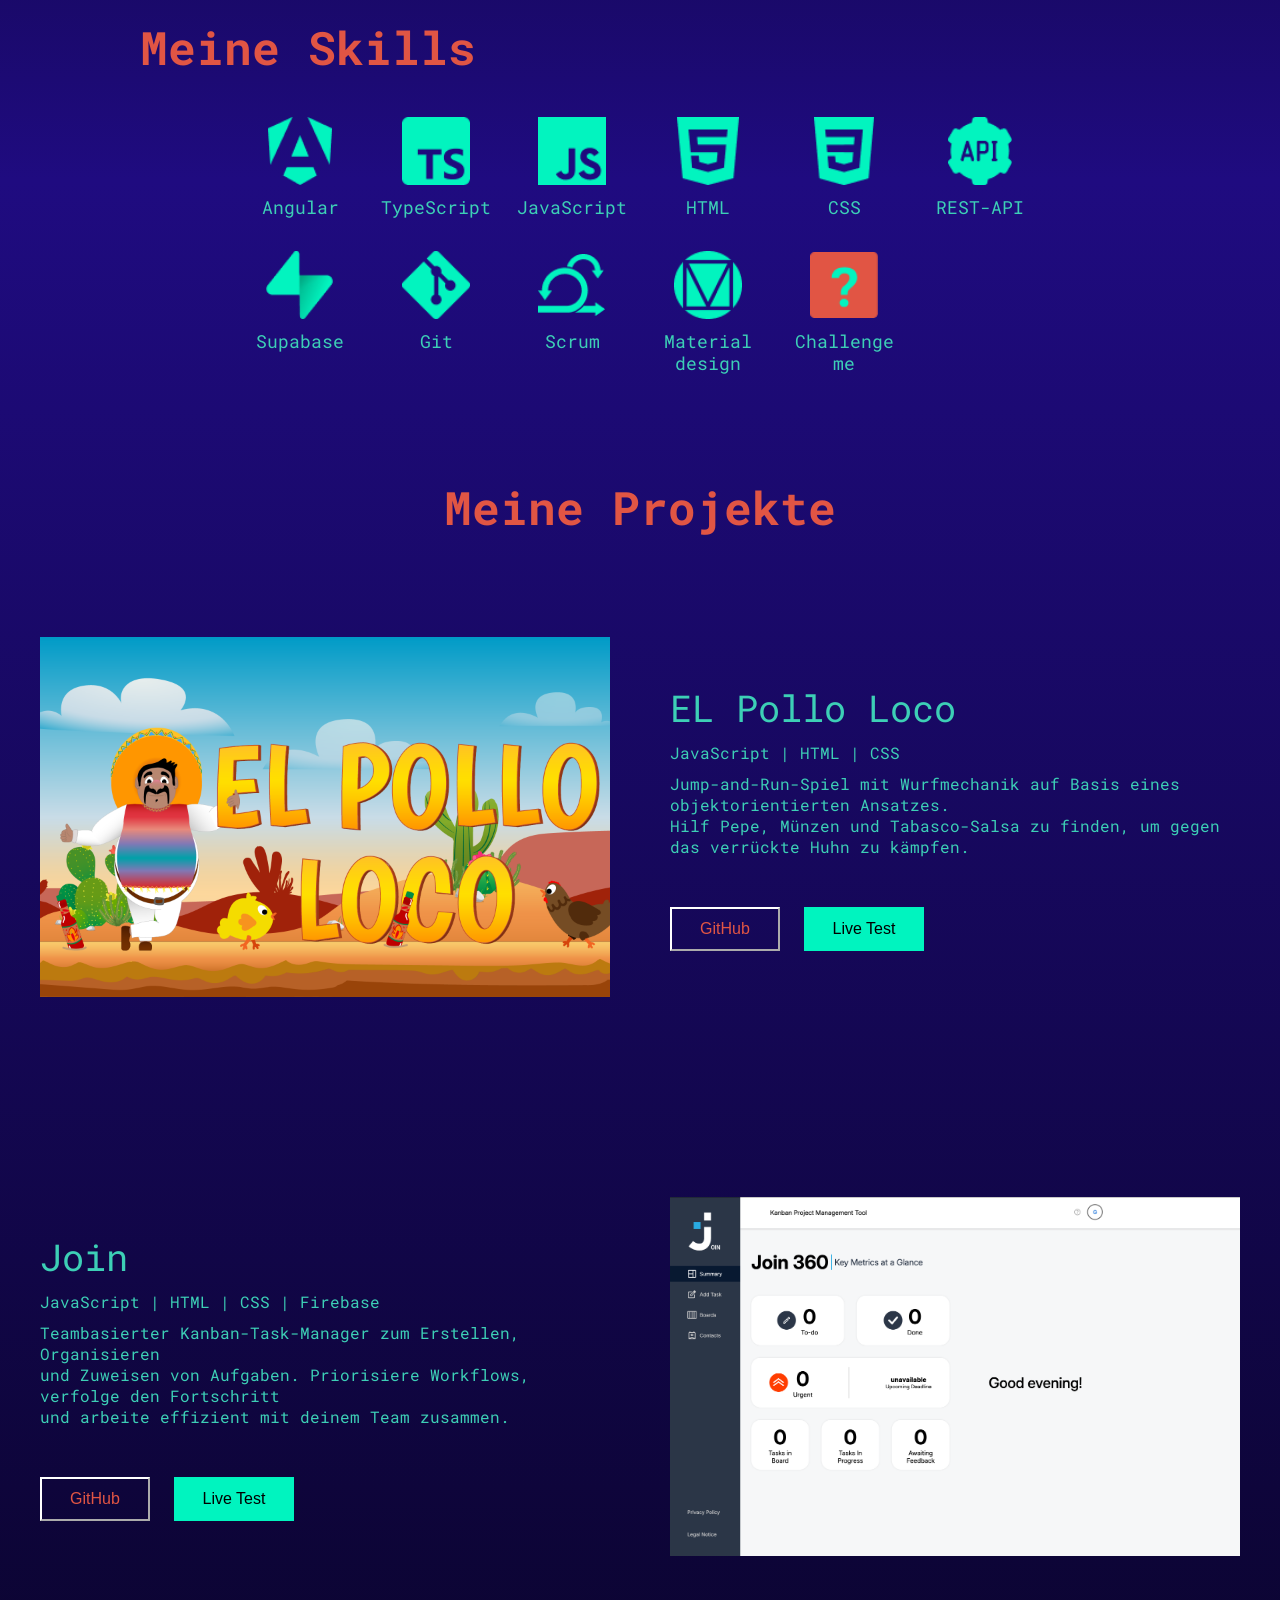
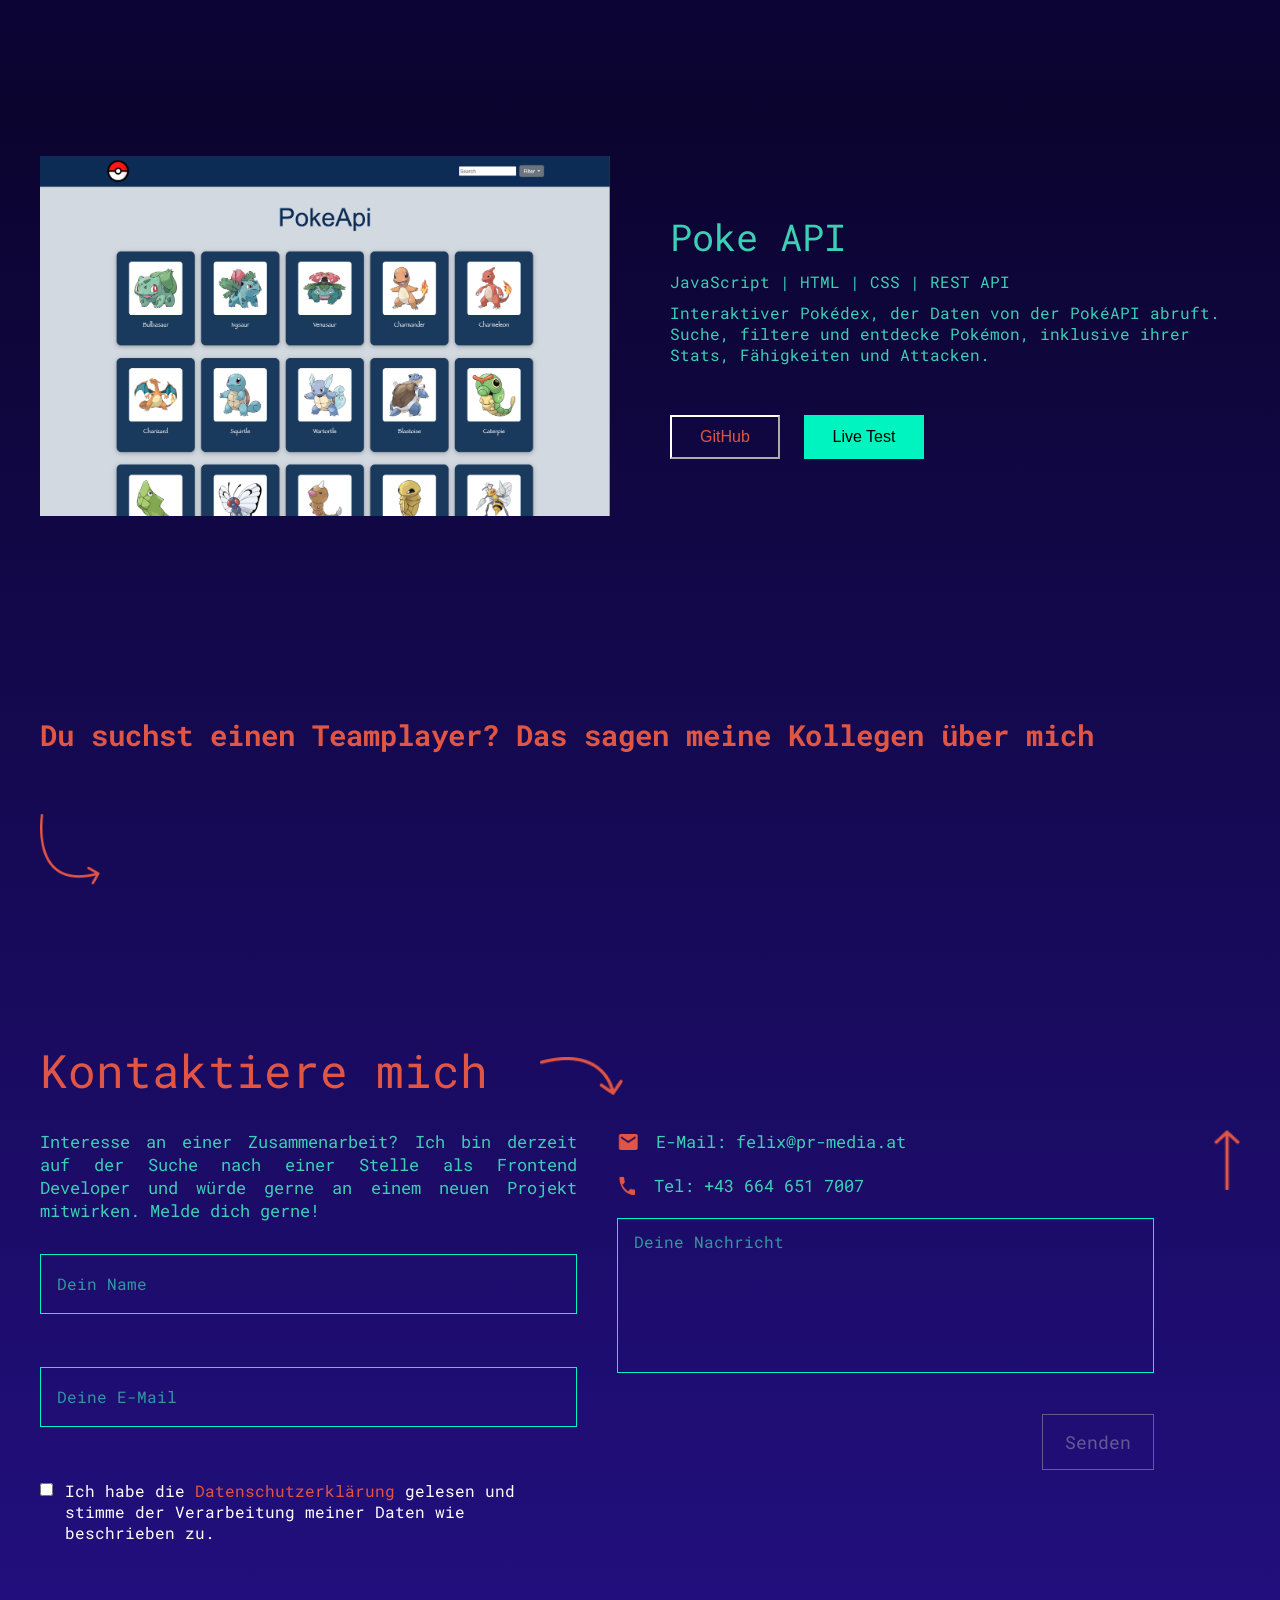
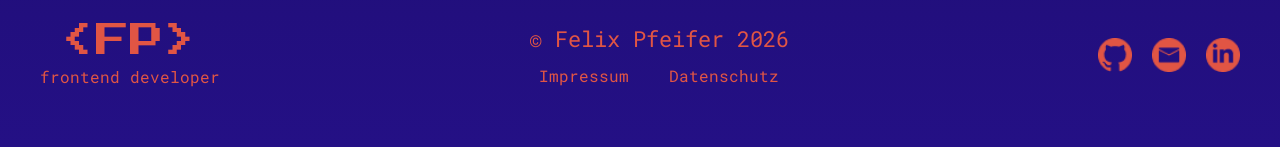
==== commit b658cf27: "Enhance contact form validation and user input handling; update stylesheets and scripts for improved" ====
--- a/index.html
+++ b/index.html
@@ -6,7 +6,7 @@
     <meta name="viewport" content="width=device-width, initial-scale=1.0" />
     <title>Felix Pfeifer</title>
     <link rel="icon" type="image/x-icon" href="./images/Favicon.png" />
-    <link rel="stylesheet" href="style.css?v=5" />
+    <link rel="stylesheet" href="style.css?v=6" />
     <link rel="preconnect" href="https://fonts.googleapis.com" />
     <link rel="preconnect" href="https://fonts.gstatic.com" crossorigin />
     <link
@@ -257,11 +257,11 @@
         <span class="contact_interest" data-i18n="contact.intro">Encourage people to contact you and describe what role you are
             interested in. Express interest in contributing to a new project.</span>
         <div class="contact_field">
-            <input class="contact_input_name" type="text" name="name" id="contactName" placeholder="Your Name" data-i18n-placeholder="contact.name.placeholder">
+            <input class="contact_input_name" type="text" name="name" id="contactName" maxlength="30" placeholder="Your Name" data-i18n-placeholder="contact.name.placeholder">
             <p class="error__text" id="contactNameError"></p>
         </div>
         <div class="contact_field">
-            <input class="contact_input_name" type="email" name="email" id="contactEmail" placeholder="Your Email" data-i18n-placeholder="contact.email.placeholder">
+            <input class="contact_input_name" type="email" name="email" id="contactEmail" maxlength="30" placeholder="Your Email" data-i18n-placeholder="contact.email.placeholder">
             <p class="error__text" id="contactEmailError"></p>
         </div>
         <div class="contact_field">
--- a/style.css
+++ b/style.css
@@ -10,6 +10,7 @@
 
 html {
     scroll-padding-top: 120px;
+    overflow-x: clip;
 }
 
 body {
@@ -153,7 +154,7 @@
 }
 
 .me {
-    min-height: min(calc(100vh - 112px), 760px);
+    min-height: calc(100dvh - 112px);
     position: relative;
 }
 
@@ -773,9 +774,9 @@
     font-size: 16px;
 }
 
-@media (min-width: 1440px) {
+@media (min-width: 1101px) {
     .me {
-        min-height: calc(100vh - 112px);
+        min-height: calc(100dvh - 112px);
         display: flex;
         align-items: center;
         padding-left: 60px;
@@ -786,10 +787,6 @@
         flex-direction: column;
         align-items: center;
         gap: 30px;
-    }
-
-    h1 {
-        font-size: 72px;
     }
 
     .me_text_group {
@@ -816,11 +813,43 @@
     }
 
     .felix_png {
+        right: 40px;
+        bottom: 0;
+        width: clamp(340px, 34vw, 520px);
+        height: auto;
+        aspect-ratio: 539 / 554;
+    }
+}
+
+@media (min-width: 1440px) {
+    h1 {
+        font-size: 72px;
+    }
+
+    .felix_png {
         right: 60px;
-        bottom: 0;
+        width: auto;
         height: min(62vh, 640px);
-        width: auto;
-        aspect-ratio: 539 / 554;
+    }
+}
+
+@media (min-width: 1600px) {
+    .page-container {
+        max-width: 1760px;
+    }
+
+    .me_txt {
+        font-size: 46px;
+    }
+
+    h1 {
+        font-size: 84px;
+    }
+
+    .felix_png {
+        right: 70px;
+        width: clamp(640px, 40vw, 800px);
+        height: auto;
     }
 }
 
@@ -859,16 +888,6 @@
         margin-right: 100px;
         font-family: "Roboto Mono", monospace;
         font-size: 18px;
-    }
-
-    .felix_png {
-        position: absolute;
-        right: 200px;
-        bottom: 40px;
-        height: 520px;
-        width: 460px;
-        object-fit: cover;
-        border-radius: 5px;
     }
 
     h1 {
@@ -1786,6 +1805,8 @@
     padding: 60px 20px 140px 20px;
     font-family: "Roboto Mono", monospace;
     color: #3DCFB6;
+    overflow-wrap: break-word;
+    hyphens: auto;
 }
 
 .legal_headline {
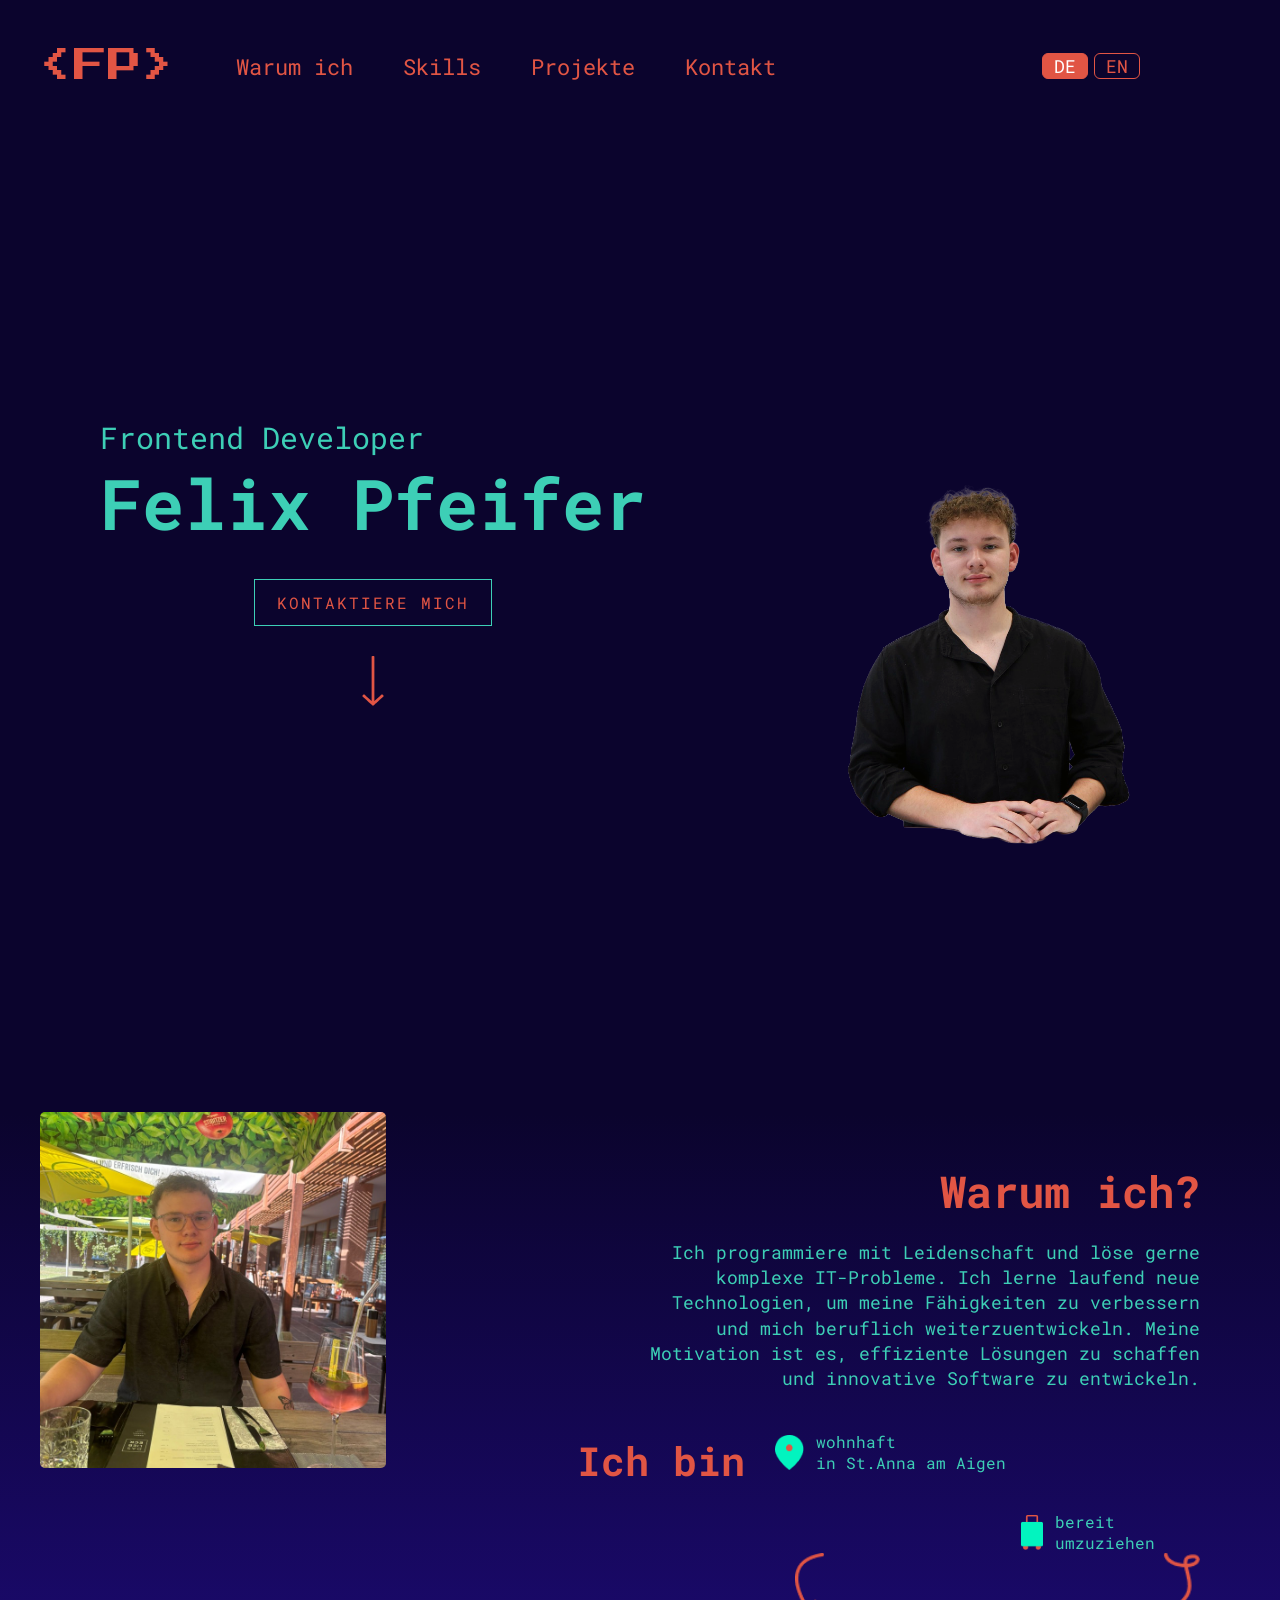
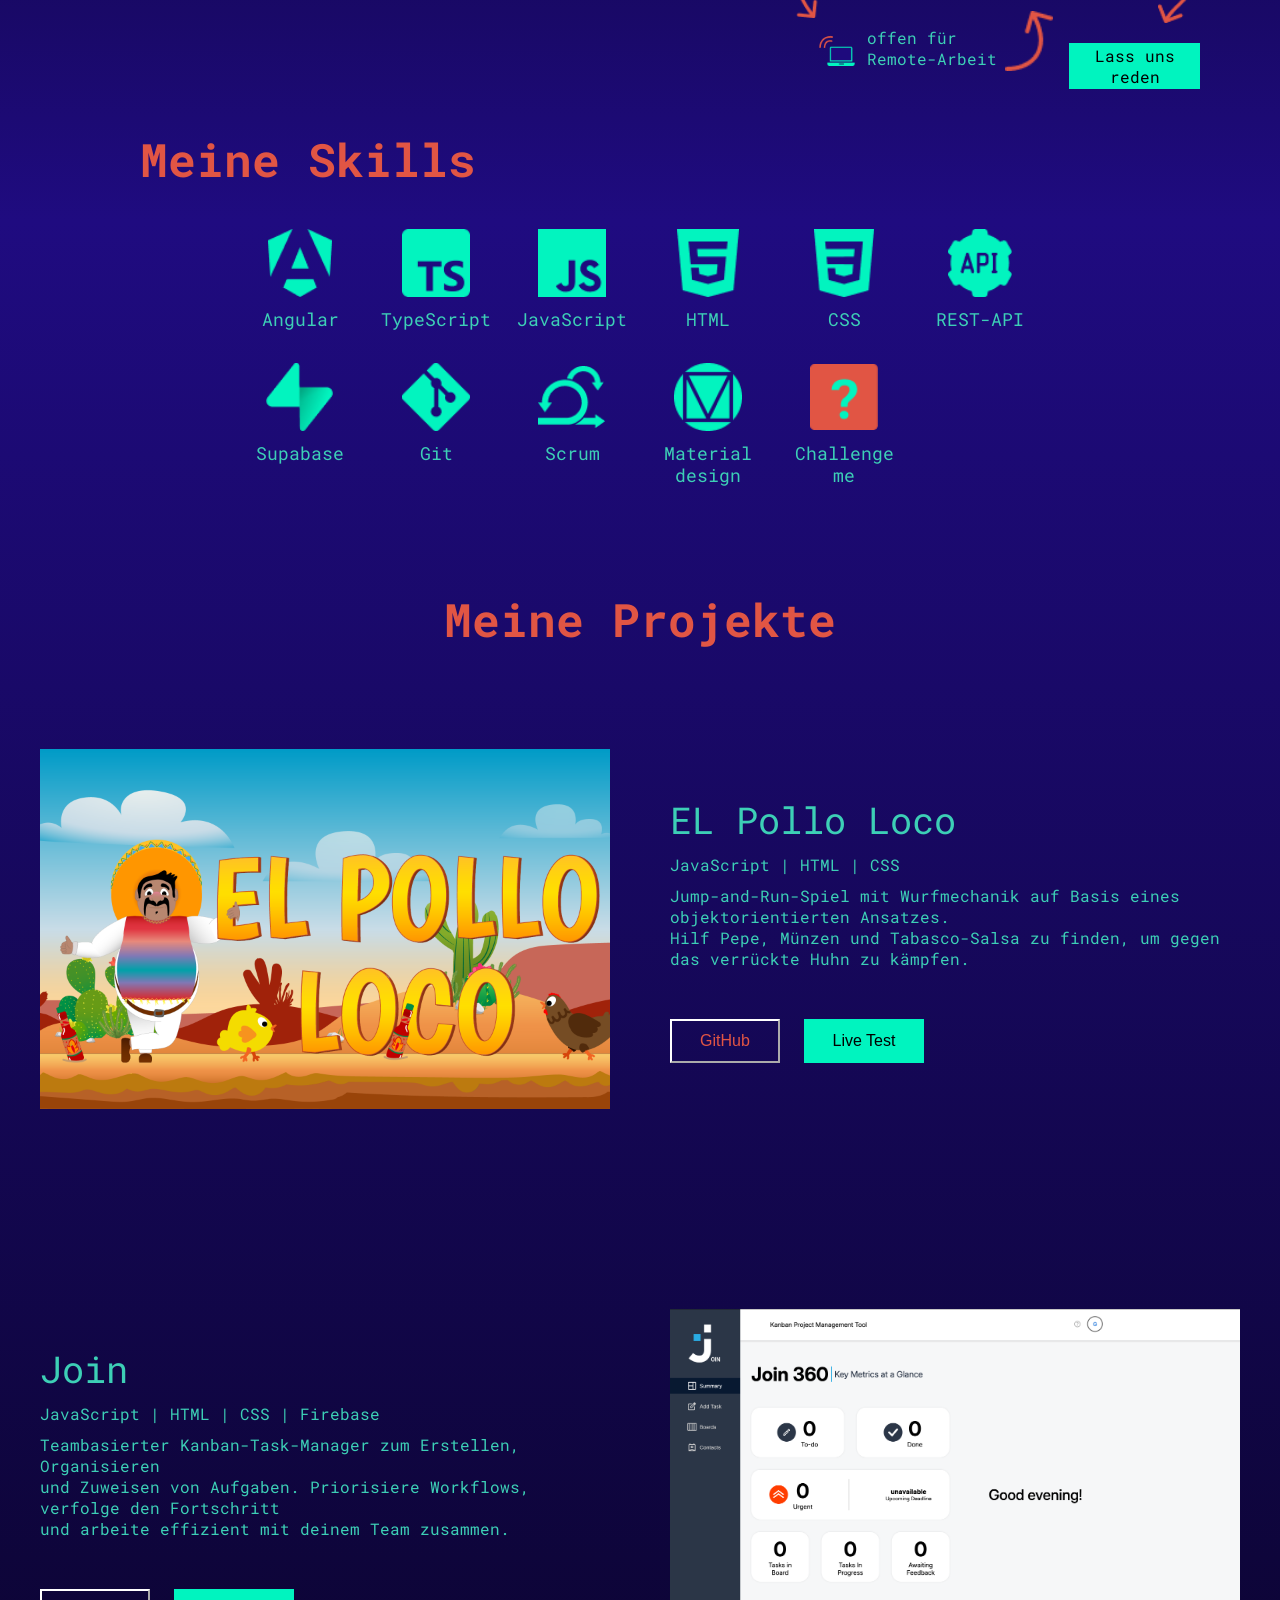
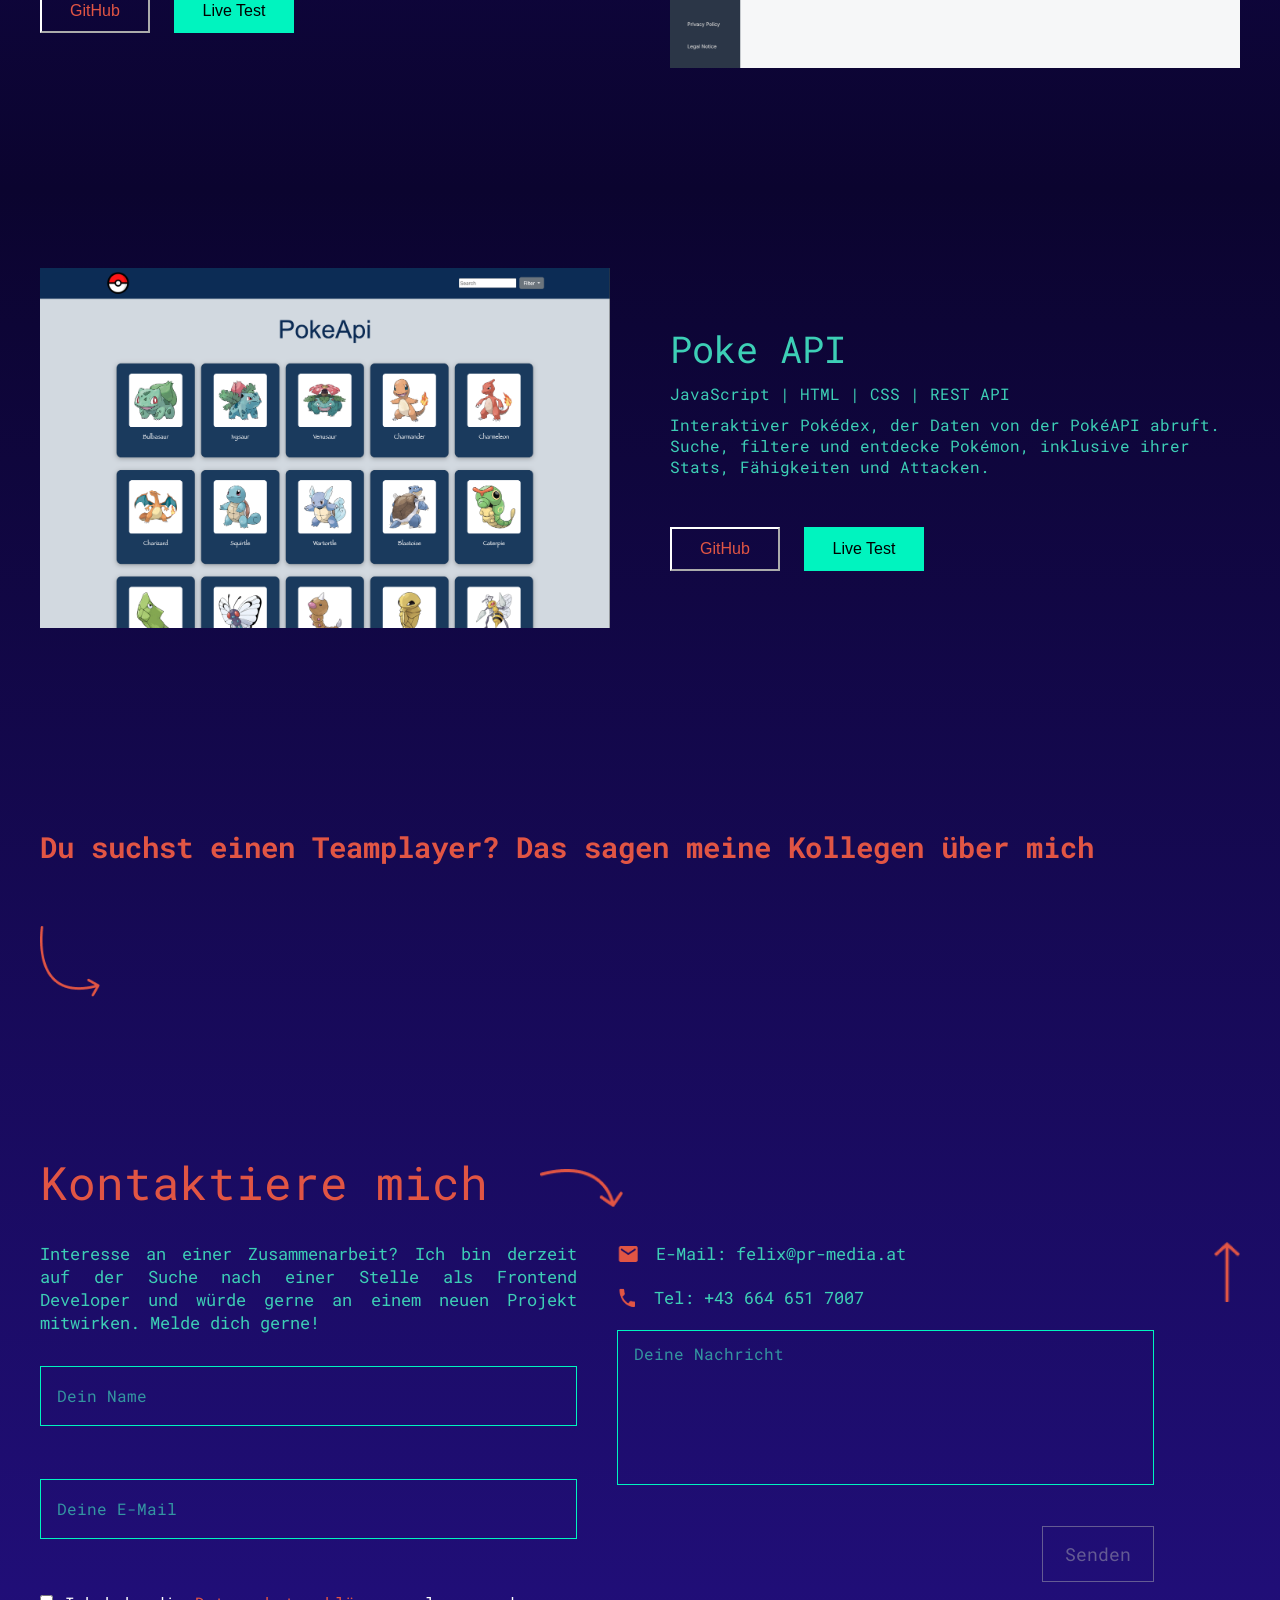
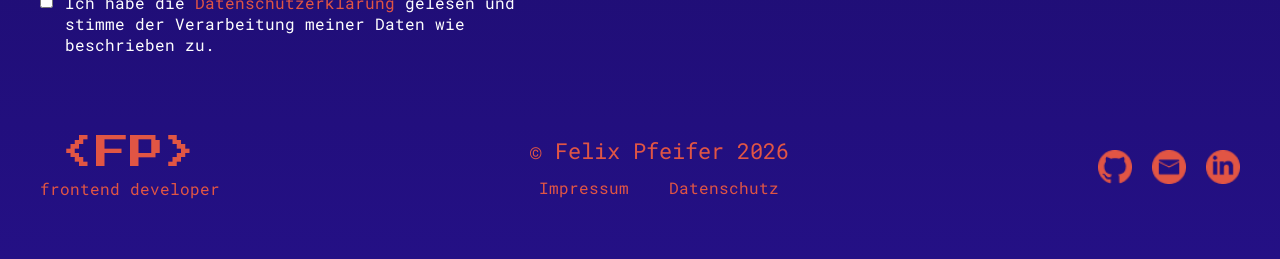
==== commit 8040ac50: "Update stylesheet version to improve styling and layout consistency" ====
--- a/index.html
+++ b/index.html
@@ -6,7 +6,7 @@
     <meta name="viewport" content="width=device-width, initial-scale=1.0" />
     <title>Felix Pfeifer</title>
     <link rel="icon" type="image/x-icon" href="./images/Favicon.png" />
-    <link rel="stylesheet" href="style.css?v=6" />
+    <link rel="stylesheet" href="style.css?v=7" />
     <link rel="preconnect" href="https://fonts.googleapis.com" />
     <link rel="preconnect" href="https://fonts.gstatic.com" crossorigin />
     <link
--- a/style.css
+++ b/style.css
@@ -154,7 +154,7 @@
 }
 
 .me {
-    min-height: calc(100dvh - 112px);
+    min-height: 100dvh;
     position: relative;
 }
 
@@ -226,7 +226,7 @@
 .felix_png {
     position: absolute;
     right: 50px;
-    bottom: 0;
+    bottom: 112px;
     height: 554px;
     width: 539px;
     object-fit: cover;
@@ -776,7 +776,7 @@
 
 @media (min-width: 1101px) {
     .me {
-        min-height: calc(100dvh - 112px);
+        min-height: 100dvh;
         display: flex;
         align-items: center;
         padding-left: 60px;
@@ -814,7 +814,7 @@
 
     .felix_png {
         right: 40px;
-        bottom: 0;
+        bottom: 112px;
         width: clamp(340px, 34vw, 520px);
         height: auto;
         aspect-ratio: 539 / 554;
@@ -838,18 +838,30 @@
         max-width: 1760px;
     }
 
+    .me {
+        align-items: flex-start;
+        padding-left: 160px;
+    }
+
+    .me_content {
+        padding-top: 240px;
+    }
+
     .me_txt {
-        font-size: 46px;
+        font-size: 52px;
     }
 
     h1 {
-        font-size: 84px;
+        font-size: 96px;
     }
 
     .felix_png {
-        right: 70px;
-        width: clamp(640px, 40vw, 800px);
-        height: auto;
+        left: 56%;
+        right: auto;
+        transform: translateX(-50%);
+        bottom: 0;
+        width: auto;
+        height: min(104vh, 1180px);
     }
 }
 
@@ -1254,9 +1266,10 @@
     .felix_png {
         order: -1;
         position: static;
-        width: 100%;
-        max-width: 400px;
+        width: auto;
+        max-width: min(400px, 100%);
         height: auto;
+        max-height: 42dvh;
         aspect-ratio: auto;
     }
 
@@ -1428,9 +1441,10 @@
     .felix_png {
         order: -1;
         position: static;
-        width: 100%;
-        max-width: 380px;
+        width: auto;
+        max-width: min(380px, 100%);
         height: auto;
+        max-height: 45dvh;
     }
 
     .me_text_group {
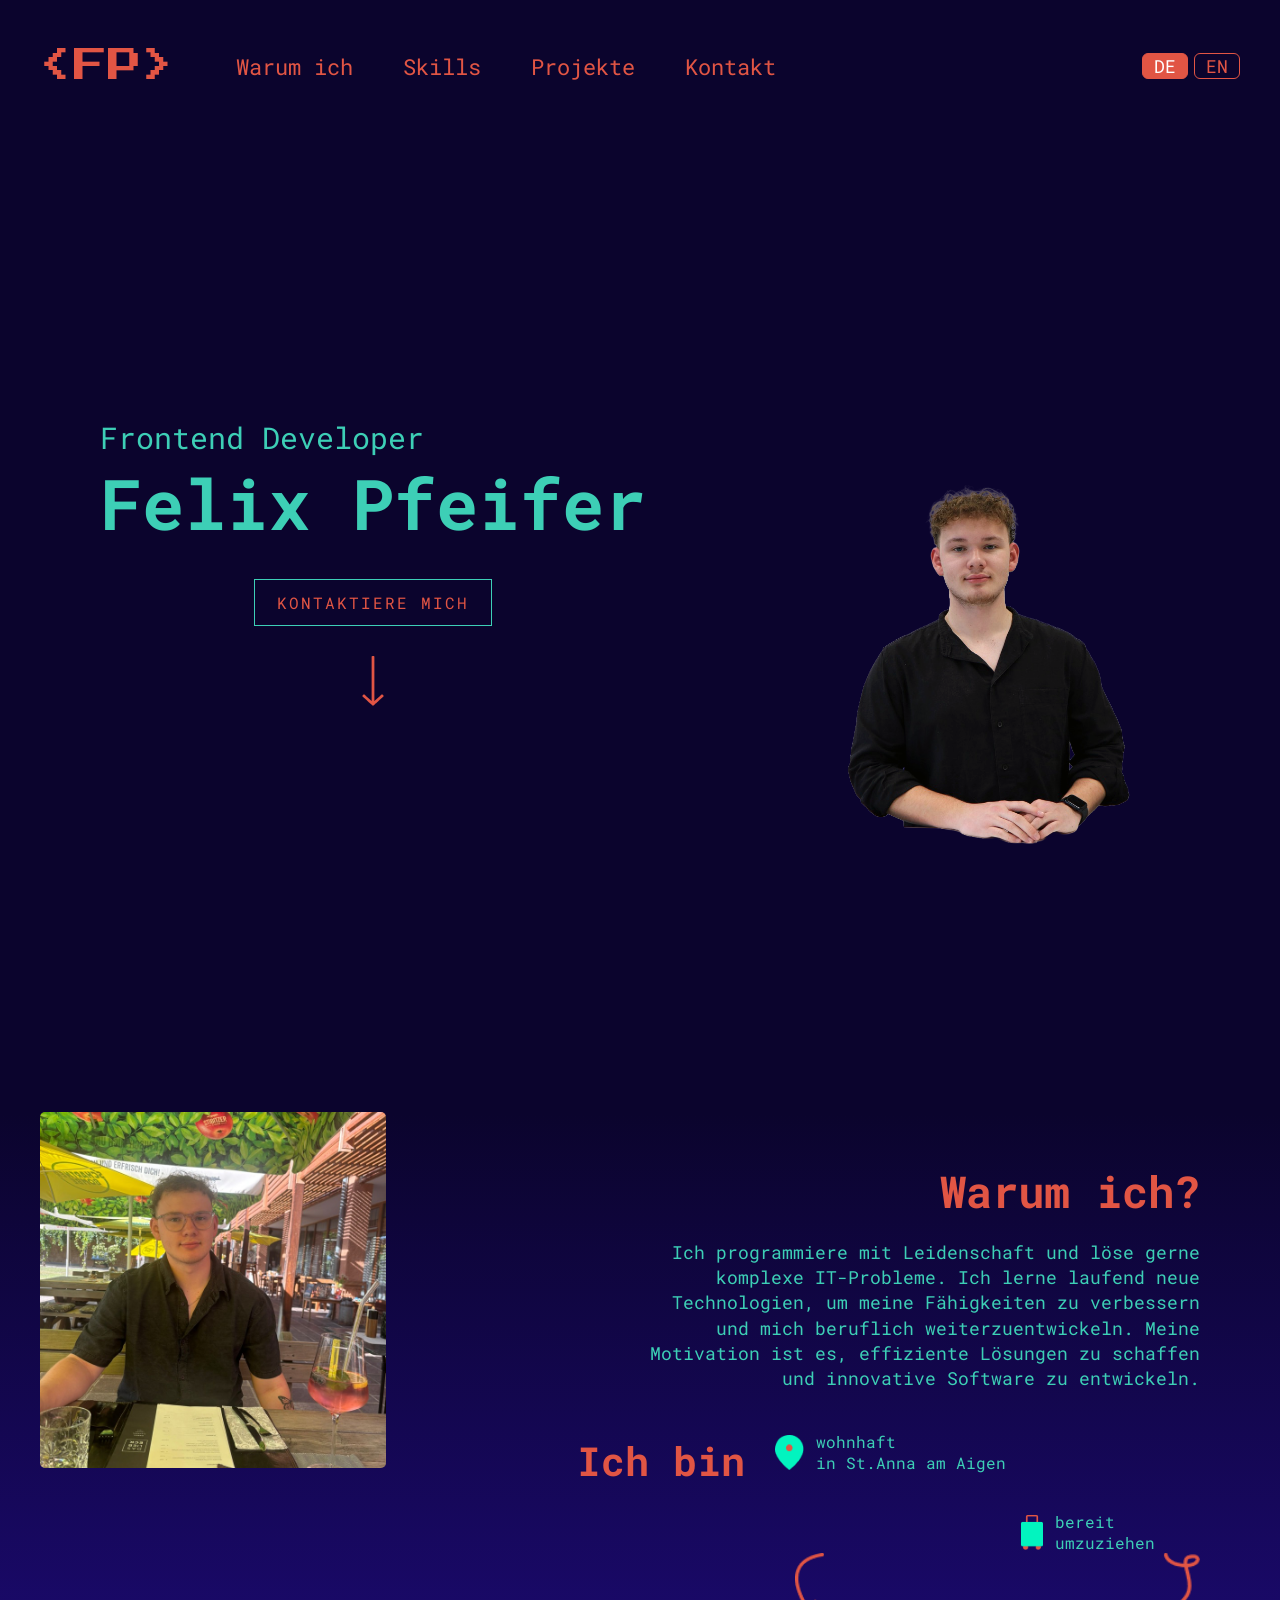
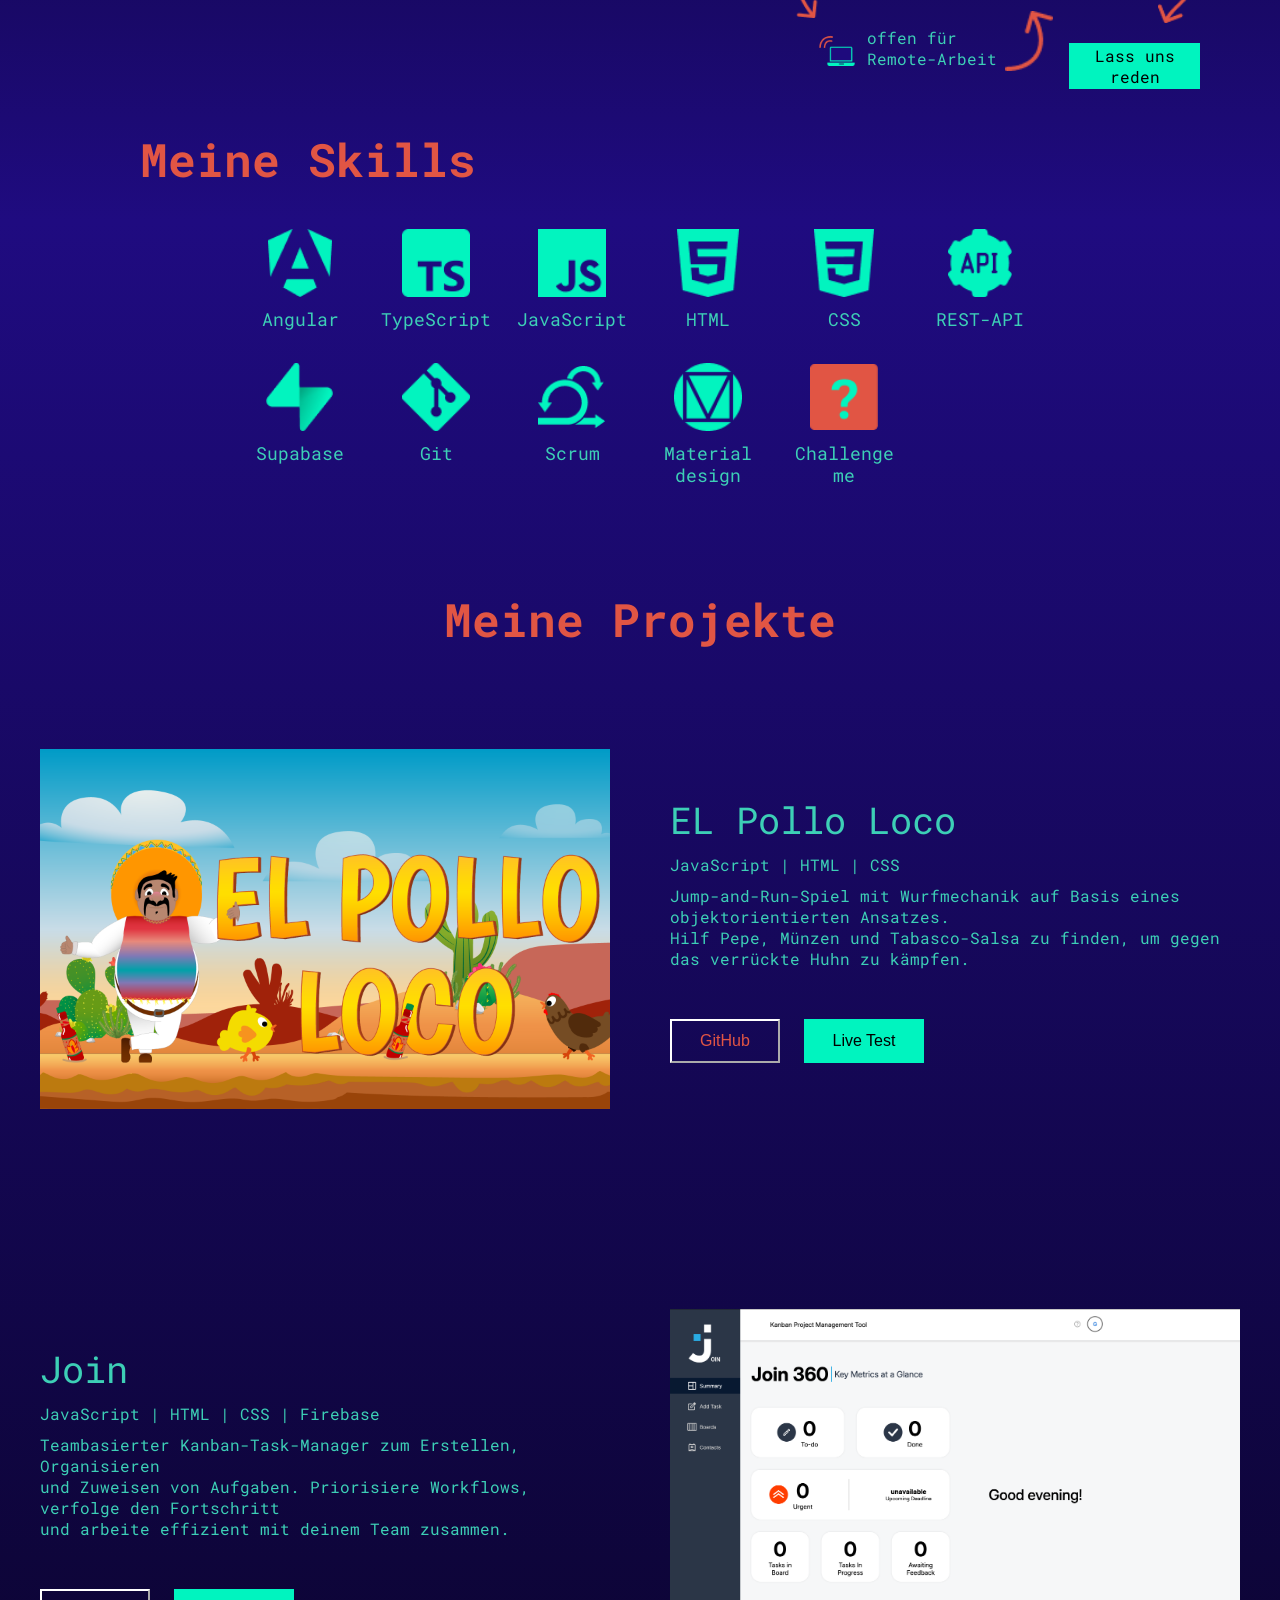
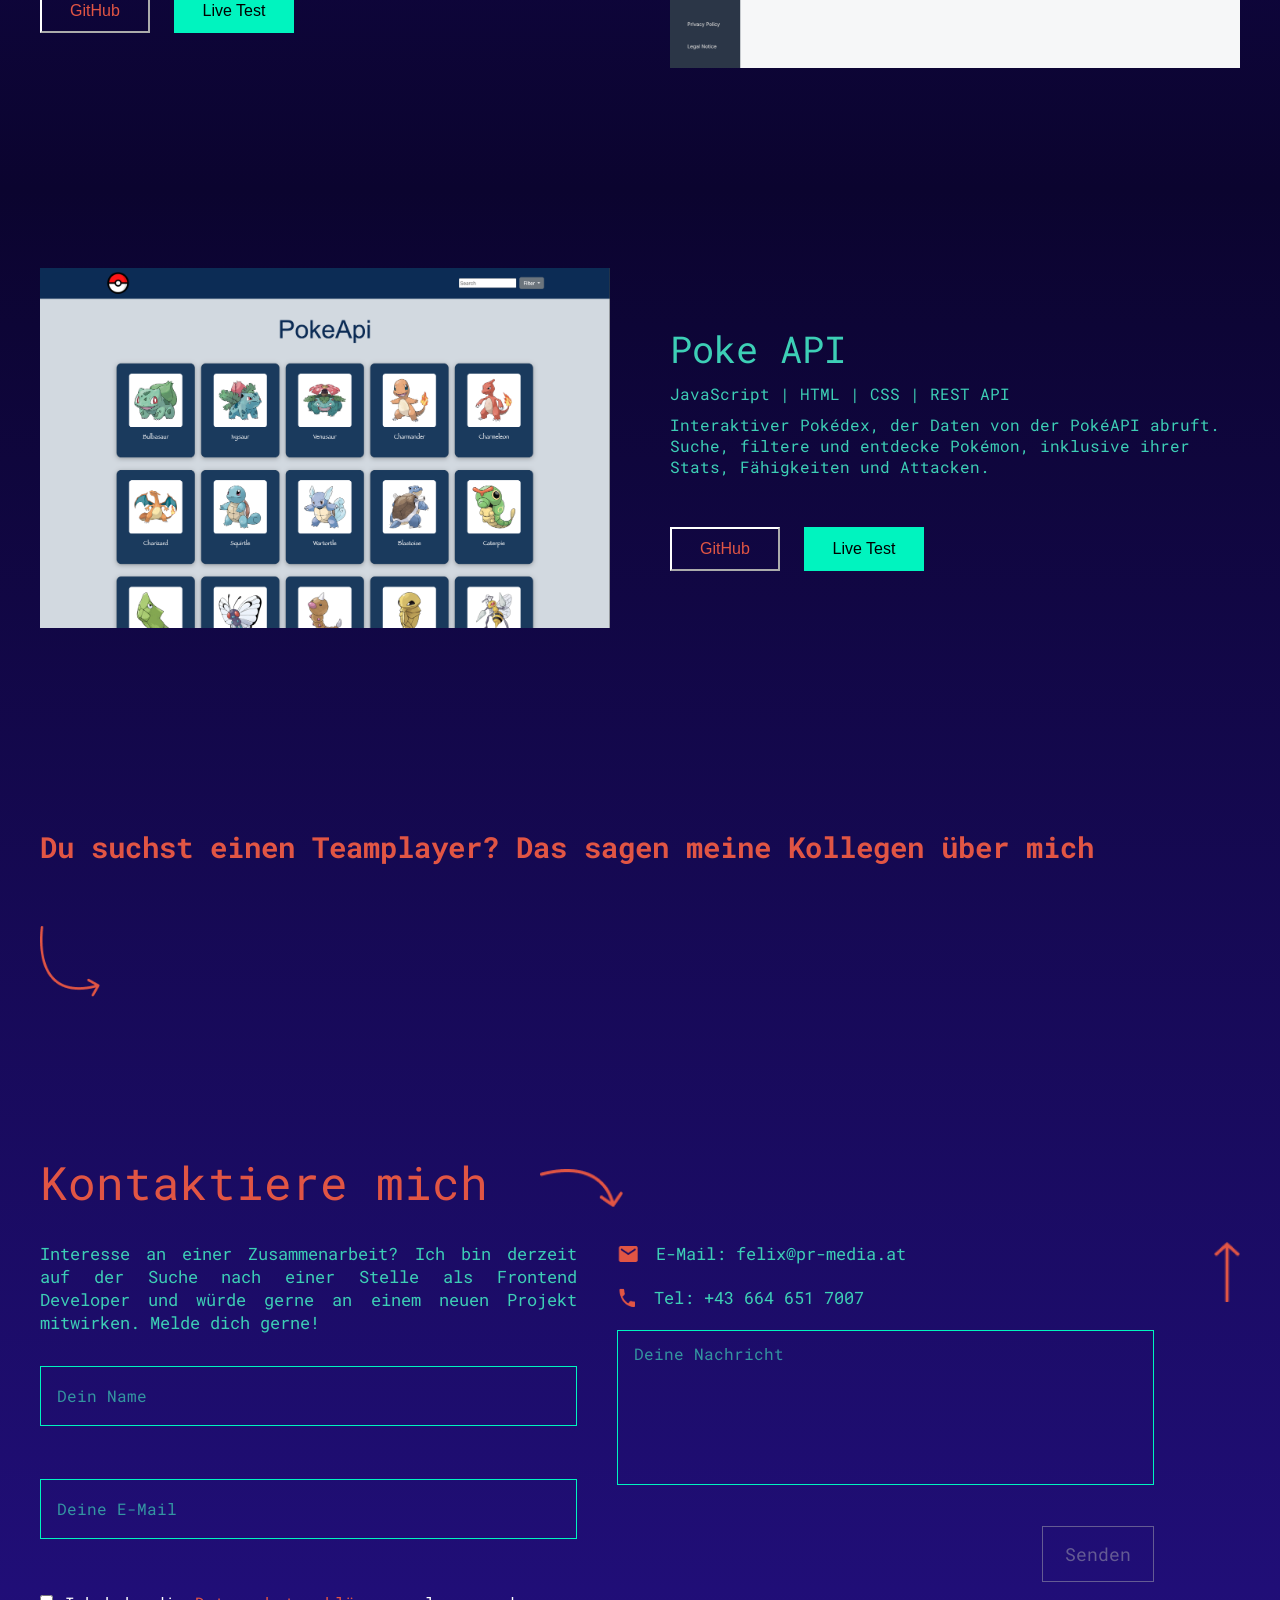
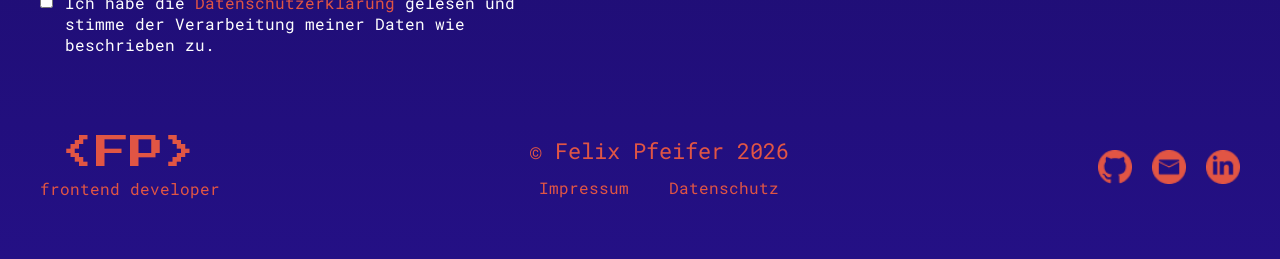
==== commit 6917a8b4: "Update stylesheet version to v13 and adjust layout for improved responsiveness; refine styles for be" ====
--- a/index.html
+++ b/index.html
@@ -6,7 +6,7 @@
     <meta name="viewport" content="width=device-width, initial-scale=1.0" />
     <title>Felix Pfeifer</title>
     <link rel="icon" type="image/x-icon" href="./images/Favicon.png" />
-    <link rel="stylesheet" href="style.css?v=7" />
+    <link rel="stylesheet" href="style.css?v=13" />
     <link rel="preconnect" href="https://fonts.googleapis.com" />
     <link rel="preconnect" href="https://fonts.gstatic.com" crossorigin />
     <link
@@ -59,8 +59,10 @@
                 <span class="me_txt">Frontend Developer</span>
                 <h1>Felix Pfeifer</h1>
             </div>
-            <a class="contact_me_tab" href="#contact" data-i18n="hero.contactTab">Contact me</a>
-            <a class="scroll_arrow" href="#why-me"><img src="./images/Arrow down.png" alt="Scroll down" /></a>
+            <div class="cta_group">
+                <a class="contact_me_tab" href="#contact" data-i18n="hero.contactTab">Contact me</a>
+                <a class="scroll_arrow" href="#why-me"><img src="./images/Arrow down.png" alt="Scroll down" /></a>
+            </div>
         </div>
         <img class="felix_png" src="./images/Felix1.png" alt="" />
     </div>
--- a/style.css
+++ b/style.css
@@ -24,7 +24,7 @@
 }
 
 .page-container {
-    max-width: 1520px;
+    max-width: 1440px;
     margin: 0 auto;
     padding: 0 40px;
 }
@@ -83,7 +83,7 @@
     gap: 6px;
     flex-shrink: 0;
     margin-left: auto;
-    margin-right: 100px;
+    margin-right: 0;
     font-family: "Roboto Mono", monospace;
     font-size: 18px;
 }
@@ -159,6 +159,10 @@
 }
 
 .me_content {
+    display: contents;
+}
+
+.cta_group {
     display: contents;
 }
 
@@ -393,7 +397,7 @@
 .let_us_talk_btn {
     height: 64px;
     width: 175px;
-    margin-right: -60px;
+    margin-right: -104px;
     margin-top: -50px;
     background-color: #00F4BF;
     border: none;
@@ -789,6 +793,14 @@
         gap: 30px;
     }
 
+    .cta_group {
+        display: flex;
+        flex-direction: column;
+        align-items: center;
+        gap: 30px;
+        width: fit-content;
+    }
+
     .me_text_group {
         position: static;
         margin: 0;
@@ -834,34 +846,58 @@
 }
 
 @media (min-width: 1600px) {
-    .page-container {
-        max-width: 1760px;
-    }
-
     .me {
+        display: block;
+        position: relative;
+        min-height: 100dvh;
+        width: 100%;
+        margin-left: 0;
+        padding-left: 0;
+        padding-right: 0;
+    }
+
+    .me_content {
+        position: absolute;
+        top: 22vh;
+        left: 0;
+        display: flex;
+        flex-direction: column;
         align-items: flex-start;
-        padding-left: 160px;
-    }
-
-    .me_content {
-        padding-top: 240px;
+        gap: 44px;
+        z-index: 2;
+    }
+
+    .cta_group {
+        align-self: flex-start;
+        margin-left: 140px;
     }
 
     .me_txt {
-        font-size: 52px;
+        font-size: clamp(44px, 2vw, 54px);
     }
 
     h1 {
-        font-size: 96px;
+        font-size: clamp(76px, 3.9vw, 100px);
+    }
+
+    .contact_me_tab {
+        font-size: 20px;
+        letter-spacing: 5px;
+        padding: 18px 30px;
+    }
+
+    .scroll_arrow img {
+        width: 32px;
+        height: 74px;
     }
 
     .felix_png {
-        left: 56%;
-        right: auto;
-        transform: translateX(-50%);
+        left: auto;
+        right: max(-204px, -11.4vh);
         bottom: 0;
         width: auto;
-        height: min(104vh, 1180px);
+        height: min(72vh, 1290px);
+        z-index: 1;
     }
 }
 
@@ -897,7 +933,7 @@
         gap: 6px;
         flex-shrink: 0;
         margin-left: auto;
-        margin-right: 100px;
+        margin-right: 0;
         font-family: "Roboto Mono", monospace;
         font-size: 18px;
     }
